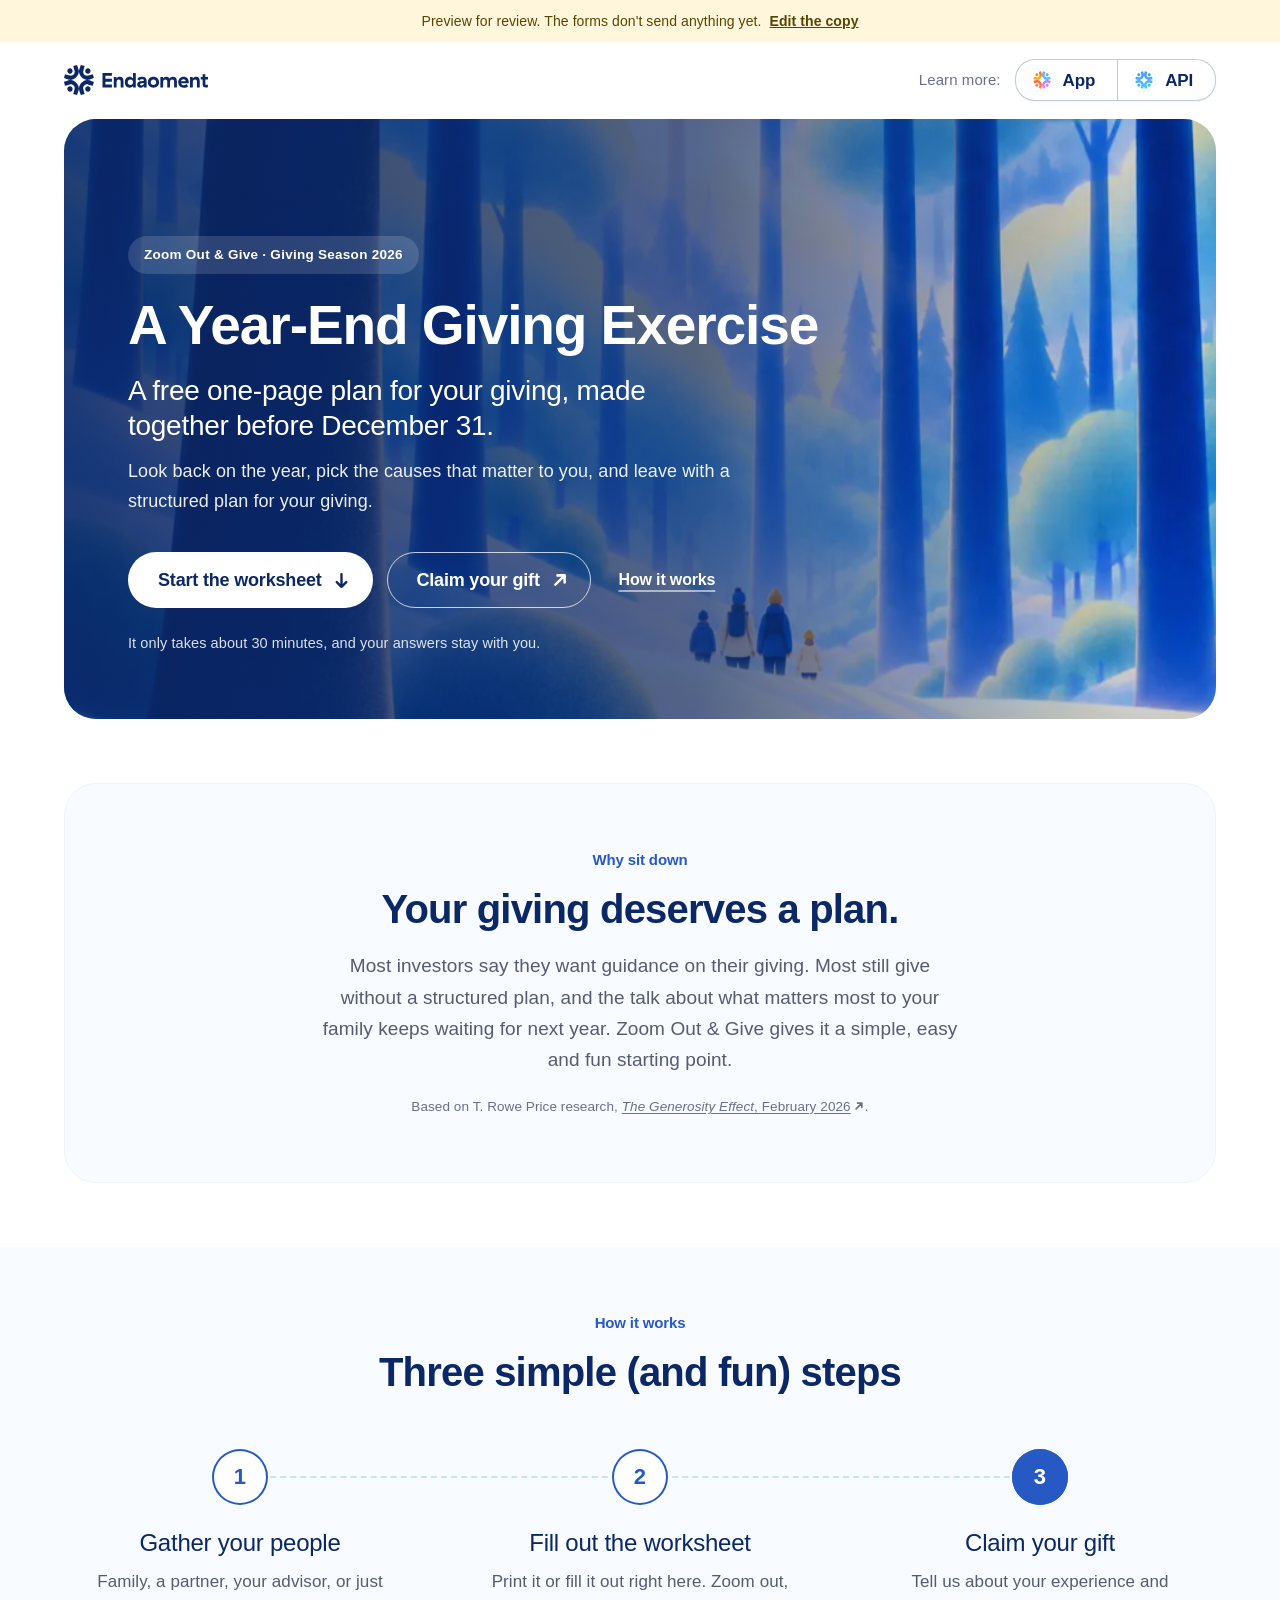
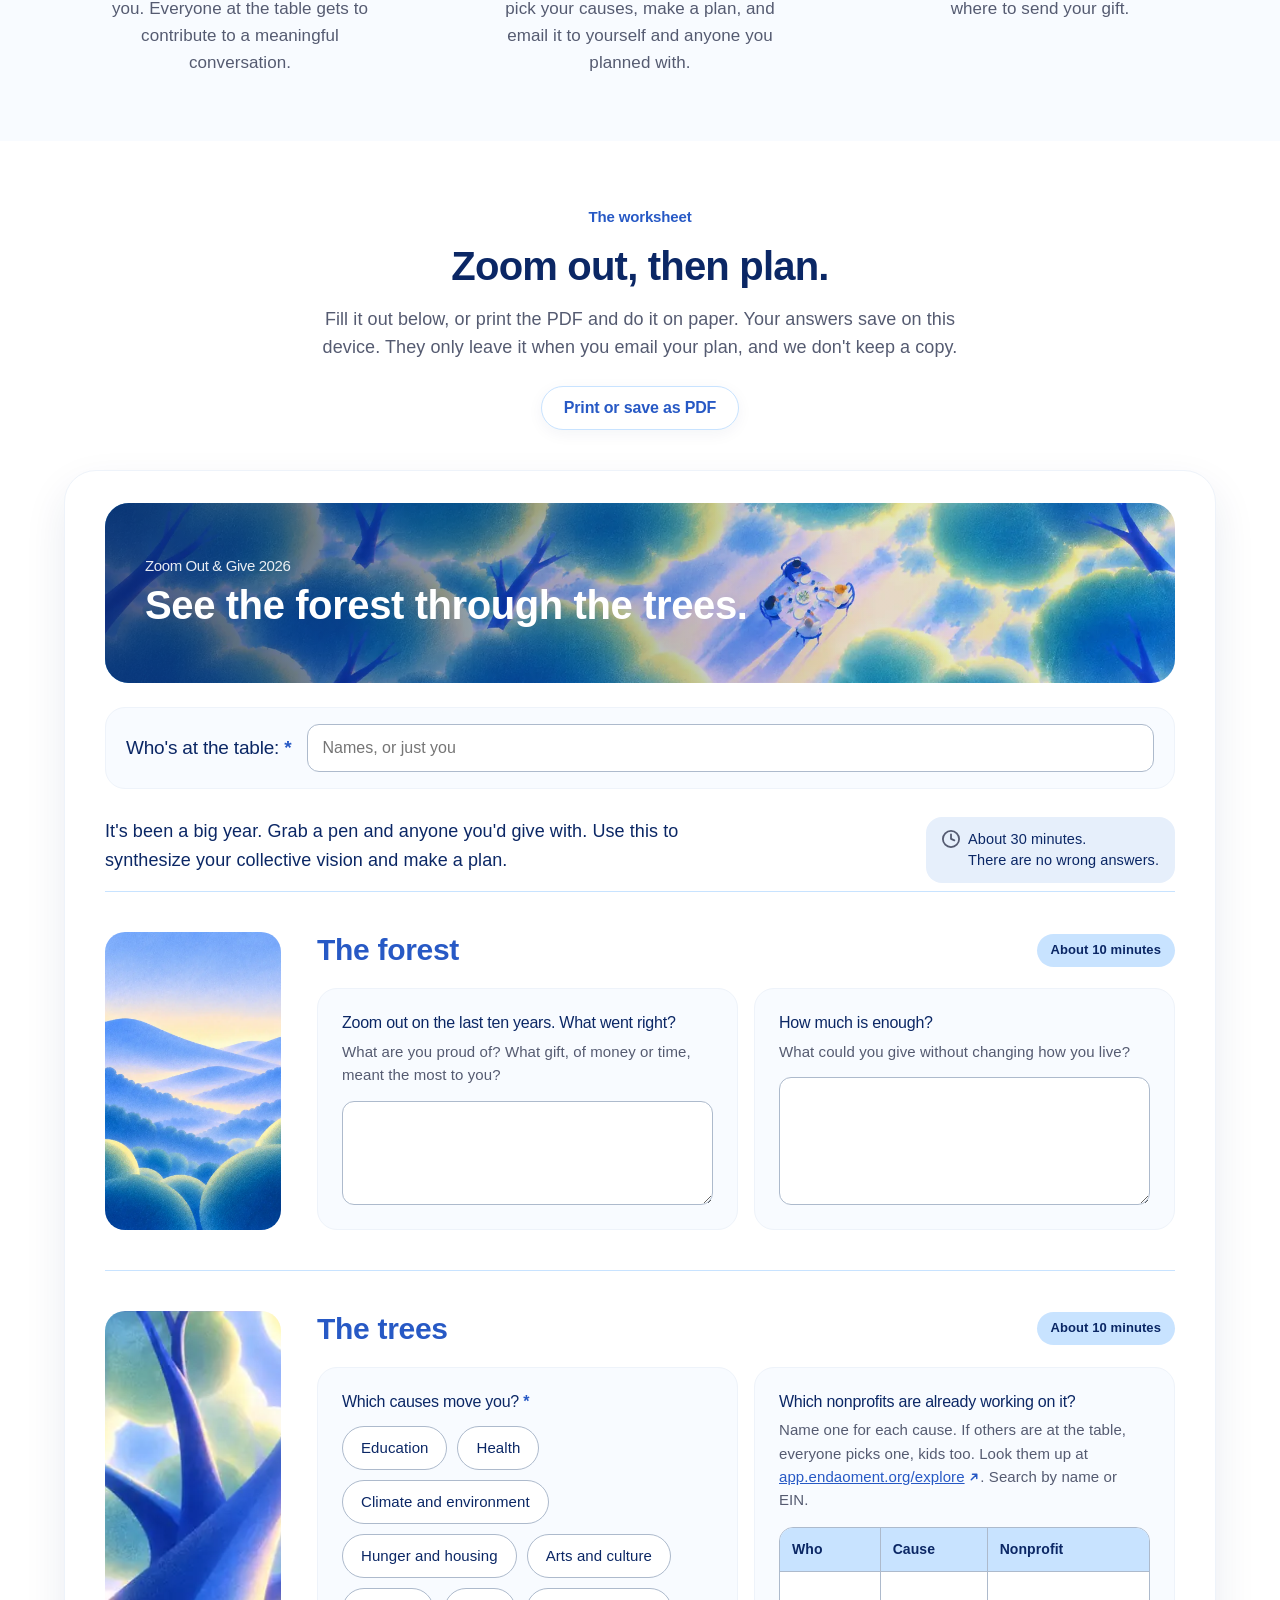
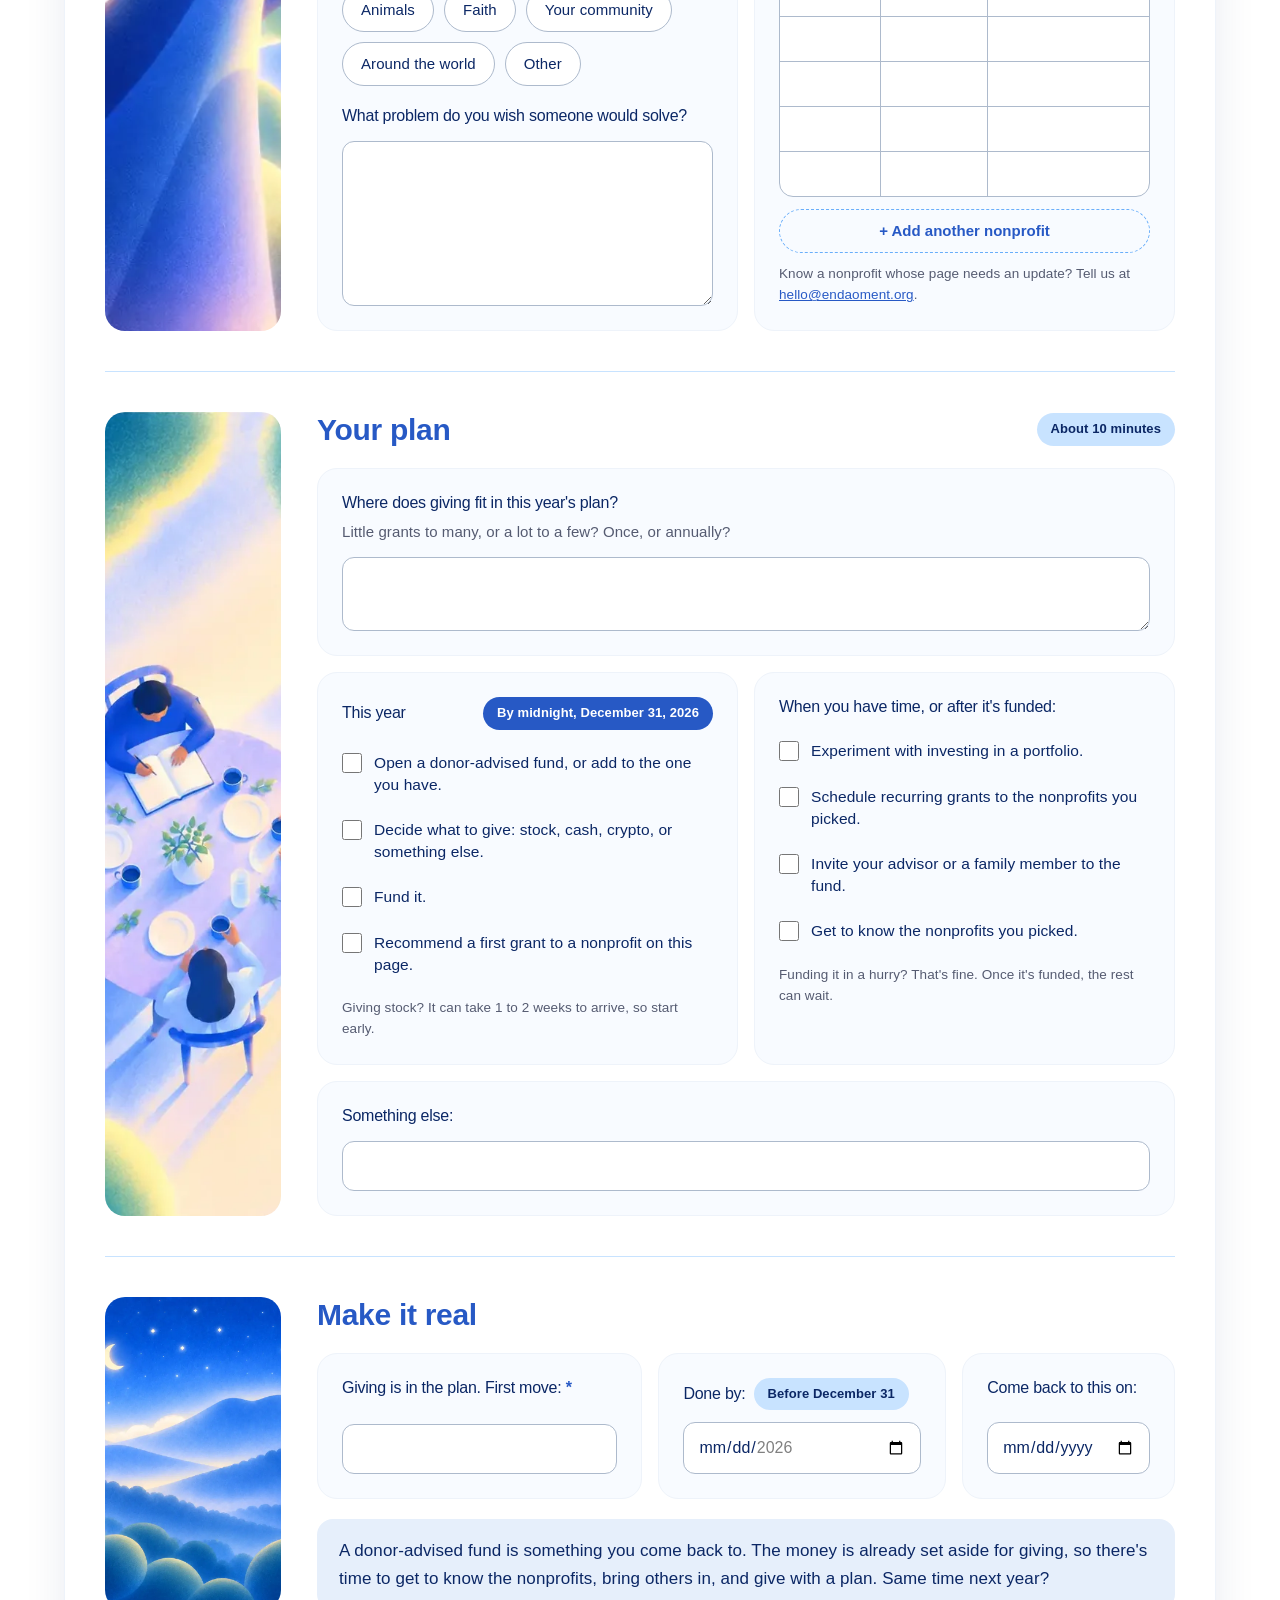
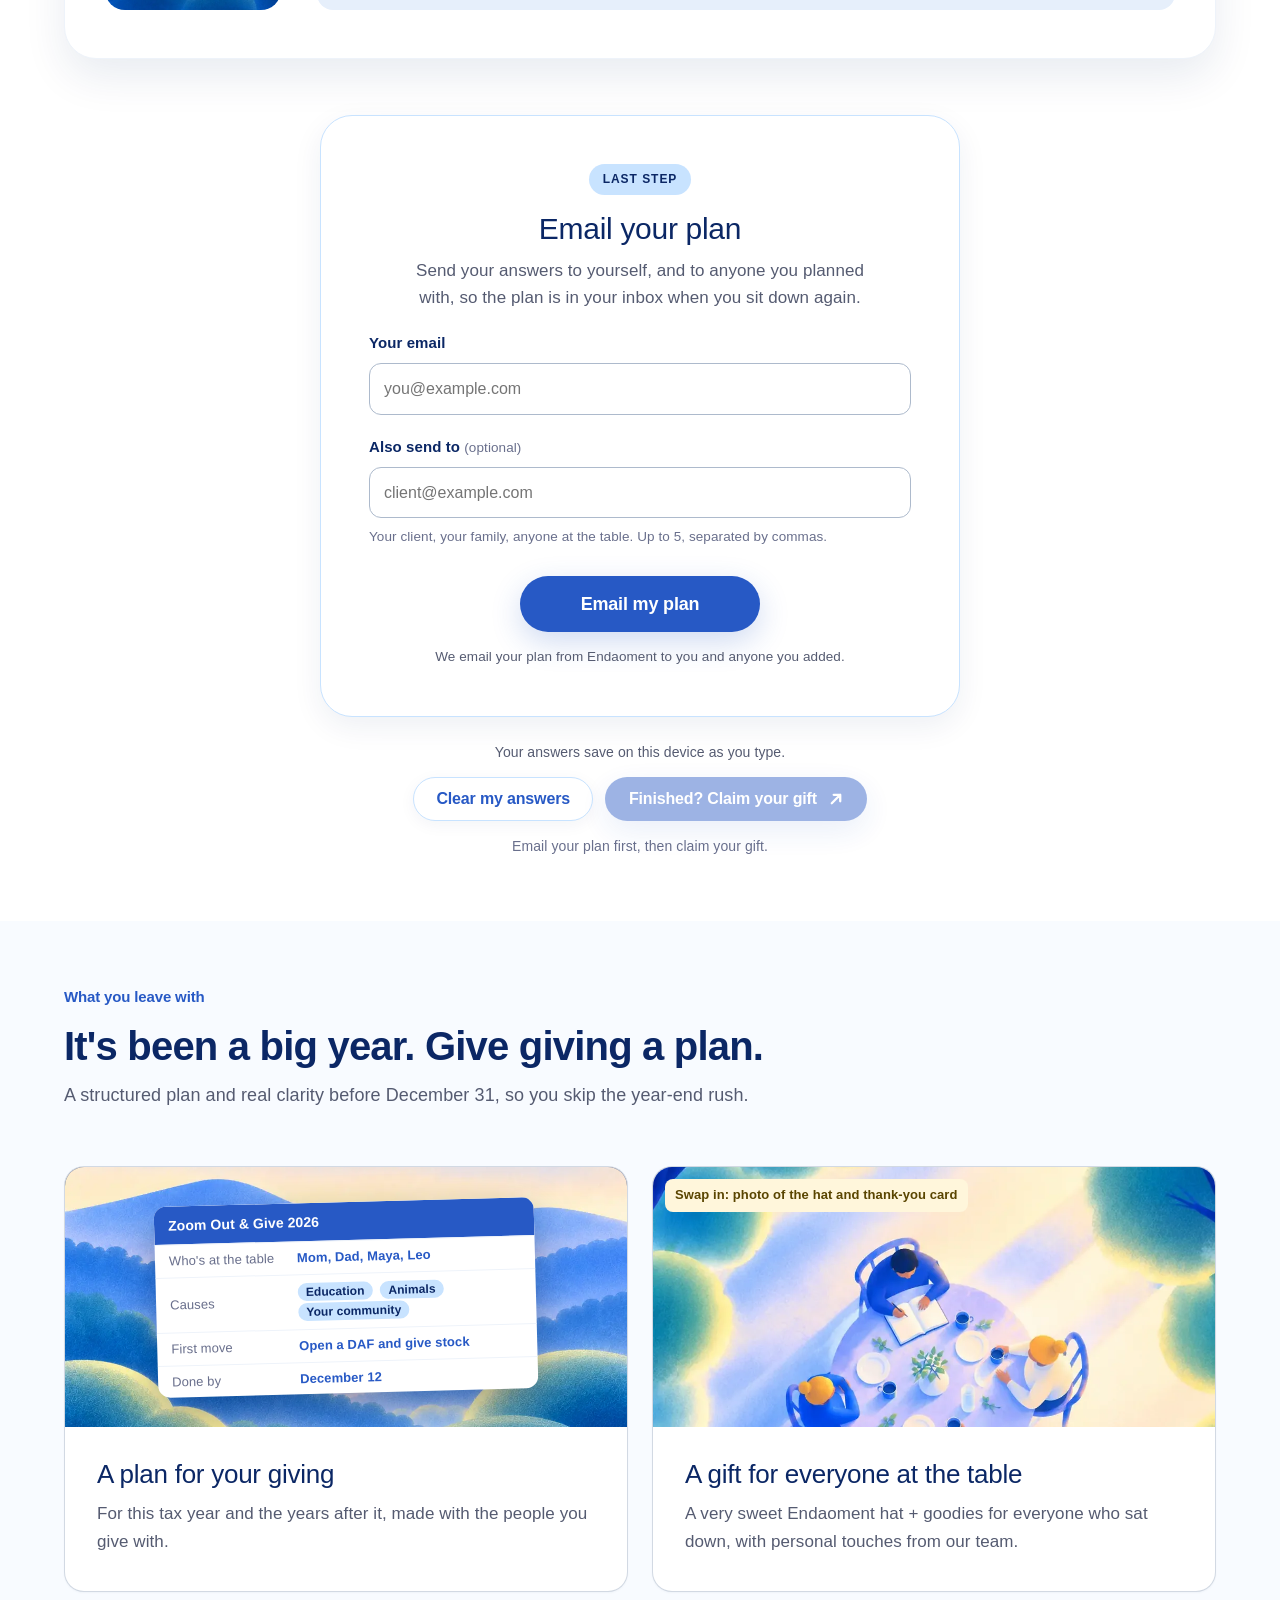
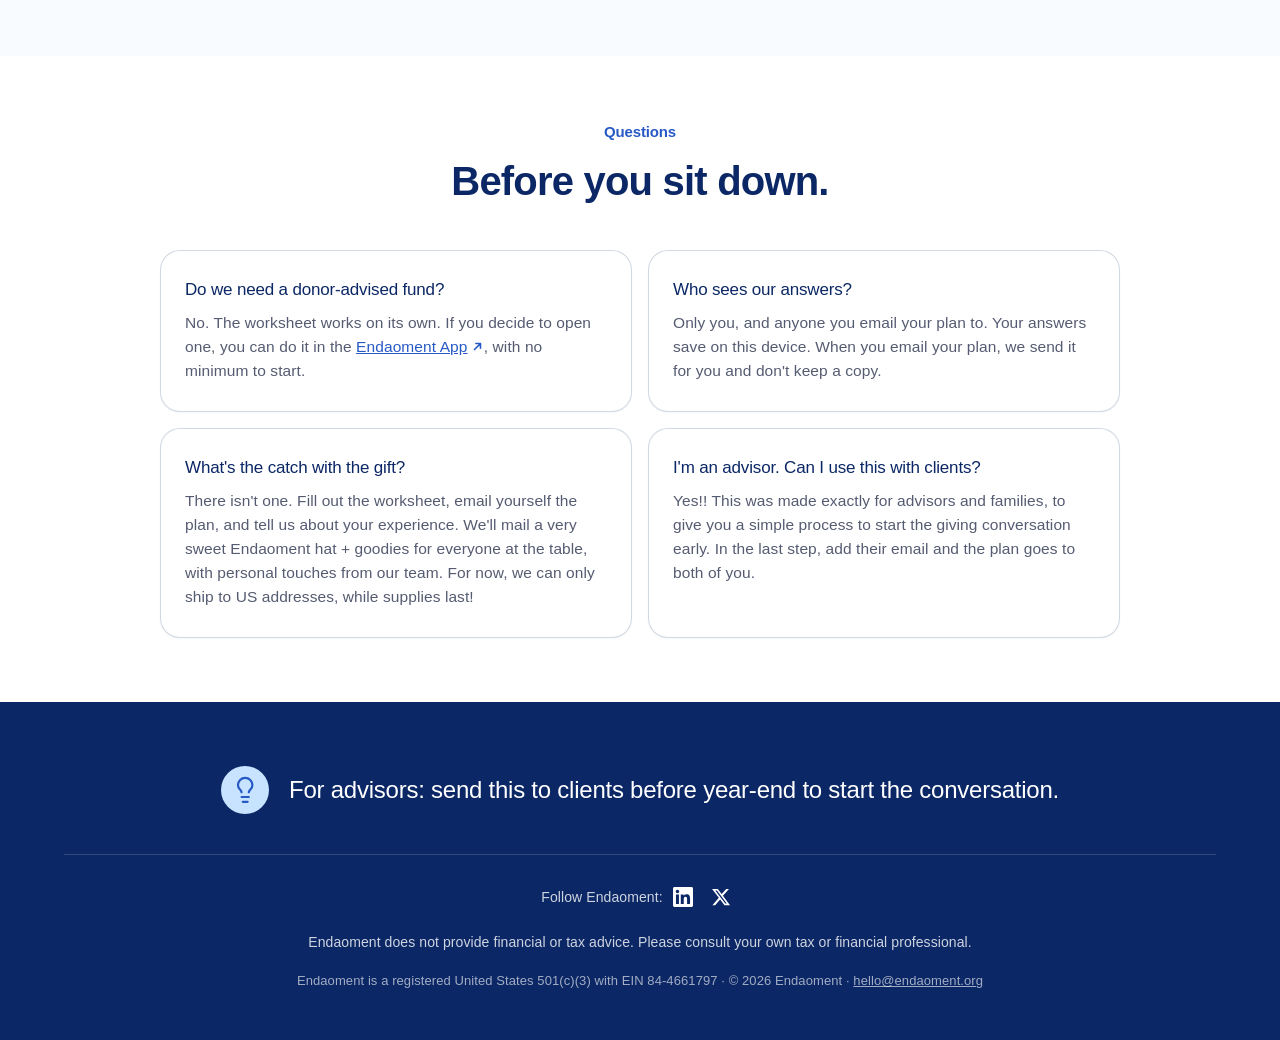
==== index.html @ 836df1fd "Thank-you page: We got your claim, email details line Co-Authored-By: Claude Opus 5.5 <noreply@anthr" ====
<!doctype html>
<html lang="en">
<head>
<meta charset="utf-8">
<meta name="viewport" content="width=device-width, initial-scale=1">
<title>Zoom Out &amp; Give 2026 | Endaoment</title>
<meta name="description" content="Zoom Out &amp; Give: a giving exercise for the end of the year. Plan your giving with your people on one page, then claim your gift.">
<meta property="og:title" content="Zoom Out &amp; Give 2026">
<meta property="og:description" content="Take a moment to gather with your people and plan your giving. Start with one page.">
<meta property="og:type" content="website">
<meta property="og:site_name" content="Endaoment">
<meta property="og:url" content="https://__SITE_URL__/">
<meta property="og:image" content="https://__SITE_URL__/assets/og.jpg">
<meta property="og:image:width" content="1200">
<meta property="og:image:height" content="630">
<meta name="twitter:card" content="summary_large_image">
<meta name="robots" content="noindex">
<meta name="color-scheme" content="light">
<link rel="preload" href="assets/forest.webp" as="image" type="image/webp">
<link rel="stylesheet" href="assets/site.css?v=claimrcv">
</head>
<body>
<div class="preview-bar" id="preview-bar" hidden>Preview for review. The forms don't send anything yet.</div>

<header class="site-head">
  <div class="wrap">
    <a href="https://endaoment.org" aria-label="Endaoment home"><img src="assets/logo-endaoment-blue.svg" alt="Endaoment" width="145" height="30"></a>
    <nav class="head-links" aria-label="Learn more about Endaoment"><span class="head-label">Learn more:</span> <a href="https://endaoment.org/app" target="_blank" rel="noopener" aria-label="Endaoment App"><img src="assets/icon-endaoment-app.svg" alt="" width="24" height="24">App</a> <a href="https://endaoment.org/api" target="_blank" rel="noopener" aria-label="Endaoment API"><img src="assets/icon-endaoment-api.svg" alt="" width="24" height="24">API</a></nav>
  </div>
</header>

<main>
  <div class="wrap">
    <div class="hero">
      <div class="hero-inner">
        <span class="kicker">Zoom Out &amp; Give · Giving Season 2026</span>
        <h1>A Year-End Giving Exercise</h1>
        <p class="hero-what">A free one-page plan for your giving, made together before December 31.</p>
        <p class="lede">Look back on the year, pick the causes that matter to you, and leave with a structured plan for your giving.</p>
        <div class="btn-row">
          <a class="btn btn-light" href="#worksheet" id="hero-ws">Start the worksheet</a>
          <a class="btn btn-ghost claim-link" href="claim/">Claim your gift</a>
          <a class="btn btn-quiet" href="#how">How it works</a>
        </div>
        <p class="meta">It only takes about 30 minutes, and your answers stay with you.</p>
      </div>
    </div>
  </div>

  <section id="why">
    <div class="wrap">
      <div class="why-band">
        <div class="section-head">
          <div class="eyebrow">Why sit down</div>
          <h2>Your giving deserves a plan.</h2>
          <div class="why-text">
            <p>Most investors say they want guidance on their giving. Most still give without a structured plan, and the talk about what matters most to your family keeps waiting for next year. Zoom Out &amp; Give gives it a simple, easy and fun starting point.</p>
            <p class="why-source">Based on T. Rowe Price research, <a href="https://www.troweprice.com/en/us/press/2026/press-release--t--rowe-price-survey-finds-charitable-giving-plan" target="_blank" rel="noopener"><em>The Generosity Effect</em>, February 2026</a>.</p>
          </div>
        </div>
      </div>
    </div>
  </section>

  <section id="how">
    <div class="wrap">
      <div class="section-head">
        <div class="eyebrow">How it works</div>
        <h2>Three simple (and fun) steps</h2>
      </div>
      <ol class="steps">
        <li><span class="num">1</span><h3>Gather your people</h3><p>Family, a partner, your advisor, or just you. Everyone at the table gets to contribute to a meaningful conversation.</p></li>
        <li><span class="num">2</span><h3>Fill out the worksheet</h3><p>Print it or fill it out right here. Zoom out, pick your causes, make a plan, and email it to yourself and anyone you planned with.</p></li>
        <li><span class="num">3</span><h3>Claim your gift</h3><p>Tell us about your experience and where to send your gift.</p></li>
      </ol>
    </div>
  </section>

  <section id="worksheet">
    <div class="wrap">
      <div class="ws-intro">
        <div class="section-head">
          <div class="eyebrow">The worksheet</div>
          <h2>Zoom out, then plan.</h2>
          <p>Fill it out below, or print the PDF and do it on paper. Your answers save on this device. They only leave it when you email your plan, and we don't keep a copy.</p>
        </div>
        <div class="btn-row">
          <a class="btn btn-outline" id="pdf-link" href="#" download>Download the PDF</a>
          <button class="btn btn-outline" type="button" id="print-btn">Print or save as PDF</button>
        </div>
      </div>

      <form id="ws" autocomplete="off" onsubmit="return false">
        <div class="ws-banner"><h3><span class="small">Zoom Out &amp; Give 2026</span>See the forest through the trees.</h3></div>
        <div class="field-who"><label for="who">Who's at the table: <span class="req">*</span></label><input id="who" name="who" type="text" placeholder="Names, or just you"></div>
        <div class="ws-lead">
          <p>It's been a big year. Grab a pen and anyone you'd give with. Use this to synthesize your collective vision and make a plan.</p>
          <div class="time"><img src="assets/icon-clock.svg" alt="" width="18" height="18"><span>About 30 minutes.<br>There are no wrong answers.</span></div>
        </div>

        <div class="ws-section">
          <div class="ws-art" style="background-image:url(assets/hills.webp)" aria-hidden="true"></div>
          <div>
            <div class="ws-title"><h3>The forest</h3><span class="pill">About 10 minutes</span></div>
            <div class="ws-cards">
              <div class="ws-card">
                <label class="q" for="q-right">Zoom out on the last ten years. What went right?</label>
                <p class="nudge">What are you proud of? What gift, of money or time, meant the most to you?</p>
                <textarea id="q-right" name="right"></textarea>
              </div>
              <div class="ws-card">
                <label class="q" for="q-enough">How much is enough?</label>
                <p class="nudge">What could you give without changing how you live?</p>
                <textarea id="q-enough" name="enough"></textarea>
              </div>
            </div>
          </div>
        </div>

        <div class="ws-section">
          <div class="ws-art" style="background-image:url(assets/tree.webp)" aria-hidden="true"></div>
          <div>
            <div class="ws-title"><h3>The trees</h3><span class="pill">About 10 minutes</span></div>
            <div class="ws-cards">
              <div class="ws-card">
                <p class="q" id="causes-q">Which causes move you? <span class="req">*</span></p>
                <div class="chips" role="group" aria-labelledby="causes-q">
                  <label class="chip"><input type="checkbox" name="cause" value="Education"><span>Education</span></label>
                  <label class="chip"><input type="checkbox" name="cause" value="Health"><span>Health</span></label>
                  <label class="chip"><input type="checkbox" name="cause" value="Climate and environment"><span>Climate and environment</span></label>
                  <label class="chip"><input type="checkbox" name="cause" value="Hunger and housing"><span>Hunger and housing</span></label>
                  <label class="chip"><input type="checkbox" name="cause" value="Arts and culture"><span>Arts and culture</span></label>
                  <label class="chip"><input type="checkbox" name="cause" value="Animals"><span>Animals</span></label>
                  <label class="chip"><input type="checkbox" name="cause" value="Faith"><span>Faith</span></label>
                  <label class="chip"><input type="checkbox" name="cause" value="Your community"><span>Your community</span></label>
                  <label class="chip"><input type="checkbox" name="cause" value="Around the world"><span>Around the world</span></label>
                  <label class="chip"><input type="checkbox" name="cause" value="Other"><span>Other</span></label>
                </div>
                <input class="cause-other" id="cause-other" name="cause_other" type="text" maxlength="80" placeholder="What's the cause?" aria-label="Other cause" hidden>
                <label class="q" for="q-problem" style="display:block;margin-top:20px">What problem do you wish someone would solve?</label>
                <textarea id="q-problem" name="problem"></textarea>
              </div>
              <div class="ws-card">
                <p class="q">Which nonprofits are already working on it?</p>
                <p class="nudge">Name one for each cause. If others are at the table, everyone picks one, kids too. Look them up at <a href="https://app.endaoment.org/explore" target="_blank" rel="noopener">app.endaoment.org/explore</a>. Search by name or EIN.</p>
                <table class="np-table">
                  <thead><tr><th scope="col">Who</th><th scope="col">Cause</th><th scope="col">Nonprofit</th></tr></thead>
                  <tbody id="np-body"></tbody>
                </table>
                <button class="add-row no-print" type="button" id="np-add">+ Add another nonprofit</button>
                <p class="tiny">Know a nonprofit whose page needs an update? Tell us at <a href="mailto:hello@endaoment.org">hello@endaoment.org</a>.</p>
              </div>
            </div>
          </div>
        </div>

        <div class="ws-section">
          <div class="ws-art" style="background-image:url(assets/table.webp)" aria-hidden="true"></div>
          <div>
            <div class="ws-title"><h3>Your plan</h3><span class="pill">About 10 minutes</span></div>
            <div class="ws-cards">
              <div class="ws-card full">
                <label class="q" for="q-fit">Where does giving fit in this year's plan?</label>
                <p class="nudge">Little grants to many, or a lot to a few? Once, or annually?</p>
                <textarea id="q-fit" name="fit" style="min-height:70px"></textarea>
              </div>
              <div class="ws-card">
                <div class="plan-head"><p class="q">This year</p><span class="pill">By midnight, December 31, 2026</span></div>
                <ul class="checklist">
                  <li><label><input type="checkbox" name="now1">Open a donor-advised fund, or add to the one you have.</label></li>
                  <li><label><input type="checkbox" name="now2">Decide what to give: stock, cash, crypto, or something else.</label></li>
                  <li><label><input type="checkbox" name="now3">Fund it.</label></li>
                  <li><label><input type="checkbox" name="now4">Recommend a first grant to a nonprofit on this page.</label></li>
                </ul>
                <p class="tiny">Giving stock? It can take 1 to 2 weeks to arrive, so start early.</p>
              </div>
              <div class="ws-card">
                <p class="q">When you have time, or after it's funded:</p>
                <ul class="checklist">
                  <li><label><input type="checkbox" name="later1">Experiment with investing in a portfolio.</label></li>
                  <li><label><input type="checkbox" name="later2">Schedule recurring grants to the nonprofits you picked.</label></li>
                  <li><label><input type="checkbox" name="later3">Invite your advisor or a family member to the fund.</label></li>
                  <li><label><input type="checkbox" name="later4">Get to know the nonprofits you picked.</label></li>
                </ul>
                <p class="tiny">Funding it in a hurry? That's fine. Once it's funded, the rest can wait.</p>
              </div>
              <div class="ws-card full">
                <label class="q" for="q-else">Something else:</label>
                <input id="q-else" name="else" type="text">
              </div>
            </div>
          </div>
        </div>

        <div class="ws-section">
          <div class="ws-art" style="background-image:url(assets/night.webp)" aria-hidden="true"></div>
          <div>
            <div class="ws-title"><h3>Make it real</h3></div>
            <div class="commit">
              <div class="ws-card"><label class="q" for="c-move">Giving is in the plan. First move: <span class="req">*</span></label><input id="c-move" name="move" type="text"></div>
              <div class="ws-card"><div class="plan-head"><label class="q" for="c-done">Done by:</label><span class="pill soft">Before December 31</span></div><input id="c-done" name="done" type="date" min="2026-10-01" max="2026-12-31"></div>
              <div class="ws-card"><label class="q" for="c-back">Come back to this on:</label><input id="c-back" name="back" type="date" min="2026-10-01"></div>
            </div>
            <p class="daf-note">A donor-advised fund is something you come back to. The money is already set aside for giving, so there's time to get to know the nonprofits, bring others in, and give with a plan. Same time next year?</p>
          </div>
        </div>
        <p class="print-foot"><strong>Claim a hat upon completion here! <span class="site-url">[final Endaoment link]</span></strong> Tag us on X or LinkedIn. For advisors: send this to clients before year-end to start the conversation. Endaoment does not provide financial or tax advice. Please consult your own tax or financial professional.</p>
      </form>

      <div class="email-self no-print" id="email-self">
        <form id="email-form" novalidate>
          <p hidden><label>Leave this empty <input name="website" tabindex="-1" autocomplete="off"></label></p>
          <span class="step-tag">Last step</span>
          <h3>Email your plan</h3>
          <p>Send your answers to yourself, and to anyone you planned with, so the plan is in your inbox when you sit down again.</p>
          <div class="field">
            <label for="self-email">Your email</label>
            <input id="self-email" name="email" type="email" autocomplete="email" placeholder="you@example.com" required>
          </div>
          <div class="field">
            <label for="cc-emails">Also send to <span class="help">(optional)</span></label>
            <input id="cc-emails" type="text" inputmode="email" autocomplete="off" placeholder="client@example.com">
            <span class="help">Your client, your family, anyone at the table. Up to 5, separated by commas.</span>
          </div>
          <div class="captcha-slot" id="email-captcha"></div>
          <div class="send-row"><button class="btn btn-primary" type="submit" id="email-btn">Email my plan</button></div>
          <p class="tiny">We email your plan from Endaoment to you and anyone you added.</p>
          <p class="msg" id="email-msg" role="status" hidden></p>
        </form>
      </div>

      <div class="ws-actions">
        <span class="saved" id="saved" aria-live="polite">Your answers save on this device as you type.</span>
        <div class="btn-row">
          <button class="btn btn-outline" type="button" id="clear-btn">Clear my answers</button>
          <a class="btn btn-primary claim-link done-locked" href="claim/?done=1" id="done-btn" aria-disabled="true" tabindex="-1">Finished? Claim your gift</a>
        </div>
        <p class="finish-note" id="finish-note">Email your plan first, then claim your gift.</p>
      </div>
    </div>
  </section>

  <section id="get">
    <div class="wrap">
      <div class="section-head">
        <div class="eyebrow">What you leave with</div>
        <h2>It's been a big year. Give giving a plan.</h2>
        <p>A structured plan and real clarity before December 31, so you skip the year&#8209;end rush.</p>
      </div>
      <div class="get-grid">
        <article class="get-card">
          <div class="art sheet-mock" aria-hidden="true">
            <div class="sheet">
              <div class="sheet-band">Zoom Out &amp; Give 2026</div>
              <div class="sheet-row"><span class="k">Who's at the table</span><span class="v">Mom, Dad, Maya, Leo</span></div>
              <div class="sheet-row"><span class="k">Causes</span><span class="v"><i>Education</i> <i>Animals</i> <i>Your community</i></span></div>
              <div class="sheet-row"><span class="k">First move</span><span class="v">Open a DAF and give stock</span></div>
              <div class="sheet-row"><span class="k">Done by</span><span class="v">December 12</span></div>
            </div>
          </div>
          <div class="body">
            <h3>A plan for your giving</h3>
            <p>For this tax year and the years after it, made with the people you give with.</p>
          </div>
        </article>
        <article class="get-card">
          <div class="art" style="background-image:url(assets/table.webp);background-position:center 35%" role="img" aria-label="A family around a table, planning together"><span class="asset-todo">Swap in: photo of the hat and thank-you card</span></div>
          <div class="body">
            <h3>A gift for everyone at the table</h3>
            <p>A very sweet Endaoment hat + goodies for everyone who sat down, with personal touches from our team.</p>
          </div>
        </article>
      </div>
    </div>
  </section>

  <section id="faq">
    <div class="wrap">
      <div class="section-head">
        <div class="eyebrow">Questions</div>
        <h2>Before you sit down.</h2>
      </div>
      <div class="faq">
        <article class="faq-card"><h3>Do we need a donor-advised fund?</h3><p>No. The worksheet works on its own. If you decide to open one, you can do it in the <a href="https://app.endaoment.org" target="_blank" rel="noopener">Endaoment App</a>, with no minimum to start.</p></article>
        <article class="faq-card"><h3>Who sees our answers?</h3><p>Only you, and anyone you email your plan to. Your answers save on this device. When you email your plan, we send it for you and don't keep a copy.</p></article>
        <article class="faq-card"><h3>What's the catch with the gift?</h3><p>There isn't one. Fill out the worksheet, email yourself the plan, and tell us about your experience. We'll mail a very sweet Endaoment hat + goodies for everyone at the table, with personal touches from our team. For now, we can only ship to US addresses, while supplies last!</p></article>
        <article class="faq-card"><h3>I'm an advisor. Can I use this with clients?</h3><p>Yes!! This was made exactly for advisors and families, to give you a simple process to start the giving conversation early. In the last step, add their email and the plan goes to both of you.</p></article>
      </div>
    </div>
  </section>

</main>

<footer class="site-foot">
  <div class="wrap">
    <div class="advisor-note"><img src="assets/icon-advisors.svg" alt="" width="48" height="48"><p>For advisors: send this to clients before year-end to start the conversation.</p></div>
    <div class="foot-row">
      <span class="socials">Follow Endaoment: <a href="https://www.linkedin.com/company/endaoment" target="_blank" rel="noopener"><svg viewBox="0 0 24 24" width="20" height="20" fill="currentColor" aria-hidden="true" focusable="false"><path d="M20.447 20.452h-3.554v-5.569c0-1.328-.027-3.037-1.852-3.037-1.853 0-2.136 1.445-2.136 2.939v5.667H9.351V9h3.414v1.561h.046c.477-.9 1.637-1.85 3.37-1.85 3.601 0 4.267 2.37 4.267 5.455v6.286zM5.337 7.433c-1.144 0-2.063-.926-2.063-2.065 0-1.138.92-2.063 2.063-2.063 1.14 0 2.064.925 2.064 2.063 0 1.139-.925 2.065-2.064 2.065zm1.782 13.019H3.555V9h3.564v11.452zM22.225 0H1.771C.792 0 0 .774 0 1.729v20.542C0 23.227.792 24 1.771 24h20.451C23.2 24 24 23.227 24 22.271V1.729C24 .774 23.2 0 22.222 0h.003z"></path></svg><span class="sr-only">LinkedIn</span></a> <a href="https://x.com/endaomentdotorg" target="_blank" rel="noopener"><svg viewBox="0 0 24 24" width="20" height="20" fill="currentColor" aria-hidden="true" focusable="false"><path d="M18.244 2.25h3.308l-7.227 8.26 8.502 11.24H16.17l-5.214-6.817L4.99 21.75H1.68l7.73-8.835L1.254 2.25H8.08l4.713 6.231zm-1.161 17.52h1.833L7.084 4.126H5.117z"></path></svg><span class="sr-only">X</span></a></span>
      <span>Endaoment does not provide financial or tax advice. Please consult your own tax or financial professional.</span>
    </div>
    <p class="foot-legal">Endaoment is a registered United States 501(c)(3) with <span class="nw">EIN 84-4661797</span> · <span class="nw">© 2026 Endaoment</span> · <a class="nw" href="mailto:hello@endaoment.org">hello@endaoment.org</a></p>
  </div>
</footer>

<script>
/* Settings. pdfUrl: the final worksheet PDF from Atra, once it exists. */
const CONFIG = {
  pdfUrl: "",
  sendPlanUrl: "/api/zoom-out-and-give/send-plan",   // the endpoint that emails the plan through Mailjet (engineering-handoff.md)
  siteUrl: "",               // the final Endaoment address of this page, e.g. https://endaoment.org/zoomout. Until it's set, links show "[final Endaoment link]".
  maxCc: 5,
  turnstileSiteKey: "",      // Cloudflare Turnstile site key from Endaoment (engineering-handoff.md). Empty = no checkbox.
  liveHosts: []              // add the page's host here if it is not on endaoment.org
};
// The forms only send on Endaoment's own site (endaoment.org or a subdomain, or a host in liveHosts).
// Anywhere else (this computer, a review link) the page runs as a preview and sends nothing.
const IS_PREVIEW = location.protocol === "file:" || !(location.hostname === "endaoment.org" || location.hostname.endsWith(".endaoment.org") || CONFIG.liveHosts.includes(location.hostname));
if (IS_PREVIEW) { document.getElementById("preview-bar").hidden = false; document.documentElement.classList.add("is-preview"); }

const store = {
  get(k){ try { return JSON.parse(localStorage.getItem(k)); } catch(e){ return null; } },
  set(k,v){ try { localStorage.setItem(k, JSON.stringify(v)); return true; } catch(e){ return false; } },
  del(k){ try { localStorage.removeItem(k); } catch(e){} }
};
const loadedAt = Date.now();
const $ = (s, r=document) => r.querySelector(s);
const $$ = (s, r=document) => Array.from(r.querySelectorAll(s));

/* Nonprofit table: five rows like the paper sheet, plus as many more as people add */
const npBody = $("#np-body");
function addNpRow(){
  const i = npBody.rows.length + 1;
  const tr = document.createElement("tr");
  ["who","cause","nonprofit"].forEach(col => {
    const td = document.createElement("td");
    const inp = document.createElement("textarea");
    inp.rows = 1; inp.name = `np_${col}_${i}`;
    inp.setAttribute("aria-label", `${col[0].toUpperCase()+col.slice(1)}, row ${i}`);
    td.appendChild(inp); tr.appendChild(td);
  });
  npBody.appendChild(tr);
  return tr;
}
for (let i = 1; i <= 5; i++) addNpRow();
/* Rebuild any extra rows saved on this device before the answers are filled back in */
(() => {
  let saved = null; try { saved = JSON.parse(localStorage.getItem("zog2026-worksheet")); } catch(e) {}
  const rows = Math.max(0, ...Object.keys(saved || {}).map(k => (k.match(/^np_\w+?_(\d+)$/) || [])[1] || 0).map(Number));
  while (npBody.rows.length < rows) addNpRow();
})();
$("#np-add").addEventListener("click", () => { const tr = addNpRow(); $("textarea", tr).focus(); });
/* Long names wrap: each cell grows to fit what's typed. Enter moves to the next cell instead of adding a line. */
const fitCell = el => { el.style.height = "auto"; el.style.height = el.scrollHeight + "px"; };
npBody.addEventListener("input", e => { if (e.target.tagName === "TEXTAREA") fitCell(e.target); });
npBody.addEventListener("keydown", e => {
  if (e.key !== "Enter" || e.target.tagName !== "TEXTAREA") return;
  e.preventDefault();
  const cells = $$("textarea", npBody), next = cells[cells.indexOf(e.target) + 1];
  if (next) next.focus();
});

/* PDF link */
const pdf = $("#pdf-link");
if (CONFIG.pdfUrl) {
  pdf.href = CONFIG.pdfUrl;
  const hero = $("#hero-ws"); hero.href = CONFIG.pdfUrl; hero.textContent = "Download the worksheet"; hero.setAttribute("download", "");
}
else { pdf.hidden = true; }

/* Worksheet autosave */
const WS_KEY = "zog2026-worksheet";
const ws = $("#ws");
function readWs(){
  const data = {};
  $$("input,textarea", ws).forEach(el => {
    if (el.type === "checkbox") { if (el.name === "cause") { (data.cause = data.cause || []); if (el.checked) data.cause.push(el.value); } else data[el.name] = el.checked; }
    else data[el.name] = el.value;
  });
  return data;
}
function writeWs(data){
  if (!data) return;
  $$("input,textarea", ws).forEach(el => {
    if (el.type === "checkbox") el.checked = el.name === "cause" ? (data.cause || []).includes(el.value) : !!data[el.name];
    else if (data[el.name] != null) el.value = data[el.name];
  });
}
writeWs(store.get(WS_KEY));
/* "Other" opens a box to name the cause; saved answers reopen it */
const otherChip = $('input[name="cause"][value="Other"]'), otherBox = $("#cause-other");
const syncOther = focus => { otherBox.hidden = !otherChip.checked; if (focus && otherChip.checked) otherBox.focus(); };
otherChip.addEventListener("change", () => syncOther(true));
syncOther(false);
$$("textarea", npBody).forEach(fitCell);
let saveTimer;
ws.addEventListener("input", () => {
  clearTimeout(saveTimer);
  saveTimer = setTimeout(() => {
    $("#saved").textContent = store.set(WS_KEY, readWs()) ? "Saved on this device." : "Your browser isn't saving answers. Print them before you leave.";
  }, 400);
});
$("#clear-btn").addEventListener("click", () => {
  if (!confirm("Clear every answer on this worksheet?")) return;
  ws.reset(); store.del(WS_KEY); $("#saved").textContent = "Cleared.";
  $$("textarea", npBody).forEach(fitCell); syncOther(false);
});
$("#print-btn").addEventListener("click", () => window.print());

/* The plan as plain text: every answer with its question, for the email */
function worksheetText(){
  const d = readWs(), lines = ["My Zoom Out & Give plan", ""];
  const add = (label, v) => { if (v && String(v).trim()) lines.push(label + " " + String(v).trim(), ""); };
  const lab = name => { const el = $(`[name="${name}"]`, ws); const l = el && (el.id ? $(`label[for="${el.id}"]`) : el.closest("label")); return l ? l.textContent.replace(/\s*\*\s*$/, "").trim() : name; };   // drop the required-field star
  ["who","right","enough"].forEach(n => add(lab(n), d[n]));
  if ((d.cause || []).length) add("Causes:", d.cause.map(c => c === "Other" && (d.cause_other || "").trim() ? d.cause_other.trim() : c).join(", "));
  add(lab("problem"), d.problem);
  const nps = Array.from({ length: npBody.rows.length }, (_, k) => k + 1).map(i => [d[`np_who_${i}`], d[`np_cause_${i}`], d[`np_nonprofit_${i}`]].filter(Boolean).join(" / ")).filter(Boolean);
  if (nps.length) add("Nonprofits (who / cause / nonprofit):", "\n" + nps.join("\n"));
  add(lab("fit"), d.fit);
  const done = $$("input[type=checkbox]", ws).filter(el => el.name !== "cause" && el.checked).map(el => "- " + (el.closest("label") ? el.closest("label").textContent.trim() : el.name));
  if (done.length) add("Checked off:", "\n" + done.join("\n"));
  ["else","move","done","back"].forEach(n => add(lab(n), d[n]));
  lines.push("Zoom Out & Give 2026, from Endaoment.");
  return lines.join("\n");
}

/* Email the plan. Endaoment's endpoint sends it through Mailjet to the visitor and anyone they added; nothing is stored.
   If the send fails, the visitor can still open the plan in their own email app. */
const EMAIL_KEY = "zog2026-email";
const isEmail = v => /^[^@\s,;]+@[^@\s,;]+\.[^@\s,;]+$/.test(v);
function unlockDone(note){
  const b = $("#done-btn"); b.classList.remove("done-locked"); b.removeAttribute("aria-disabled"); b.removeAttribute("tabindex");
  $("#finish-note").textContent = note || "Your plan is on its way to your inbox. Now claim your gift.";
}
try { const e = localStorage.getItem(EMAIL_KEY); if (e) { $("#self-email").value = e; unlockDone(); } } catch(e) {}
const mailtoHref = (self, others) => "mailto:" + encodeURIComponent(self) + "?" + (others.length ? "cc=" + others.map(encodeURIComponent).join(",") + "&" : "") +
  "subject=" + encodeURIComponent("Our Zoom Out & Give plan") + "&body=" + encodeURIComponent(worksheetText());
function say(text, link){
  const msg = $("#email-msg"); msg.textContent = text; msg.hidden = false;
  if (link) { const a = document.createElement("a"); a.href = link.href; a.textContent = link.text; msg.append(" ", a); }
}
$("#email-form").addEventListener("submit", async e => {
  e.preventDefault();
  const f = e.target, email = $("#self-email"), btn = $("#email-btn");
  const self = email.value.trim();
  const others = [...new Set($("#cc-emails").value.split(/[\s,;]+/).filter(Boolean))].filter(x => x.toLowerCase() !== self.toLowerCase());
  const missing = [
    [$("#who"), !$("#who").value.trim(), "who's at the table"],
    [$("input[name=cause]", ws), !$$("input[name=cause]:checked", ws).length, "at least one cause"],
    [$("#c-move"), !$("#c-move").value.trim(), "your first move"]
  ].filter(m => m[1]);
  $$(".needs").forEach(el => el.classList.remove("needs"));
  if (missing.length) {
    missing.forEach(m => (m[0].closest(".ws-card, .field-who") || m[0]).classList.add("needs"));
    say("Almost there. Fill in " + missing.map(m => m[2]).join(", ").replace(/, ([^,]*)$/, " and $1") + " first.");
    missing[0][0].scrollIntoView({ block: "center" }); if (missing[0][0].type !== "checkbox") missing[0][0].focus();
    return;
  }
  if (!isEmail(self)) { say("Add your email address to finish."); email.focus(); return; }
  const captcha = (f.querySelector("[name='cf-turnstile-response']") || {}).value || "";
  if (CONFIG.turnstileSiteKey && !IS_PREVIEW && !captcha) { say("Tick the box above the button, then send."); return; }
  const bad = others.filter(x => !isEmail(x));
  if (bad.length) { say("Check this email: " + bad[0]); $("#cc-emails").focus(); return; }
  if (others.length > CONFIG.maxCc) { say("You can add up to " + CONFIG.maxCc + " more emails."); $("#cc-emails").focus(); return; }
  try { localStorage.setItem(EMAIL_KEY, self); } catch(err) {}
  if (IS_PREVIEW) {
    unlockDone();
    say("Preview: on the live page, this emails your plan from Endaoment to you" + (others.length ? " and " + others.length + " more" : "") + ".", { href: mailtoHref(self, others), text: "See it in your email app." });
    return;
  }
  btn.disabled = true; const label = btn.textContent; btn.textContent = "Sending...";
  let ok = false;
  try {
    const res = await fetch(CONFIG.sendPlanUrl, { method: "POST", headers: { "Content-Type": "application/json" }, body: JSON.stringify({
      email: self, cc: others, plan: worksheetText(), captcha,
      website: f.elements.website.value, secondsOnPage: Math.round((Date.now() - loadedAt) / 1000)
    }) });
    ok = res.ok && (await res.json()).ok;
  } catch(err) {}
  btn.disabled = false; btn.textContent = label;
  if (ok) { unlockDone(); say("Sent. Check your inbox" + (others.length ? ", and theirs" : "") + ". If it isn't there in a few minutes, look in spam."); }
  else say("We couldn't send it just now.", { href: mailtoHref(self, others), text: "Open it in your email app instead." });
});

/* Clear the "needs" outline as soon as they fill a required field */
ws.addEventListener("input", e => { const c = e.target.closest(".needs"); if (c) c.classList.remove("needs"); });
ws.addEventListener("change", e => { const c = e.target.closest(".needs"); if (c) c.classList.remove("needs"); });

/* Spam check: Cloudflare Turnstile, only once Endaoment adds its site key and only on the live page */
function mountCaptcha(id){
  if (!CONFIG.turnstileSiteKey || IS_PREVIEW) return;
  const el = document.getElementById(id); el.classList.add("cf-turnstile"); el.dataset.sitekey = CONFIG.turnstileSiteKey;
  if (!document.getElementById("cf-ts")) { const s = document.createElement("script"); s.id = "cf-ts"; s.src = "https://challenges.cloudflare.com/turnstile/v0/api.js"; s.async = true; s.defer = true; document.head.appendChild(s); }
}
mountCaptcha("email-captcha");

/* The printed sheet shows this page's own claim link */
/* On Endaoment's own site the page knows its address; anywhere else (a review link) it stays a placeholder */
const PAGE_URL = CONFIG.siteUrl || (IS_PREVIEW ? "" : location.origin + location.pathname.replace(/[^/]*$/, ""));
if (PAGE_URL) $$(".site-url").forEach(s => { s.textContent = PAGE_URL.replace(/^https?:\/\//, "").replace(/\/?$/, "/") + "claim/"; });

/* UTM passthrough */
const qs = new URLSearchParams(location.search);
/* Carry the link's tags onto the claim page, so each claim still shows its channel */
const utm = new URLSearchParams();
["utm_source","utm_medium","utm_campaign","utm_content"].forEach(k => { if (qs.get(k)) utm.set(k, qs.get(k)); });
if ([...utm.keys()].length) $$(".claim-link").forEach(a => { const u = new URL(a.getAttribute("href"), location.href); utm.forEach((v, k) => u.searchParams.set(k, v)); a.href = u.href; });


</script>
<script>(()=>{const h=document.querySelector(".site-head");if(!h)return;const f=()=>h.classList.toggle("scrolled",scrollY>4);addEventListener("scroll",f,{passive:true});f();})();</script>
<script src="assets/edit-mode.js?v=claimrcv"></script>
</body>
</html>
---- assets/site.css ----
@font-face{font-family:"ZOGHaptik";src:url(https://endaoment.org/_next/static/media/753bbbfe6f50dbc1-s.p.otf) format("opentype");font-weight:500;font-display:swap}
@font-face{font-family:"ZOGHaptik";src:url(https://endaoment.org/_next/static/media/7c0518813d70e01f-s.p.otf) format("opentype");font-weight:700;font-display:swap}
@font-face{font-family:"ZOGGraphik";src:url(https://endaoment.org/_next/static/media/83115c761e2f2a1f-s.p.woff) format("woff");font-weight:400;font-display:swap}
@font-face{font-family:"ZOGGraphik";src:url(https://endaoment.org/_next/static/media/52cb4cf1255a79b4-s.p.woff) format("woff");font-weight:500;font-display:swap}
@font-face{font-family:"ZOGGraphik";src:url(https://endaoment.org/_next/static/media/9d57aec928e56462-s.p.woff) format("woff");font-weight:600;font-display:swap}

:root{
  --blue-900:#0B2765; --blue-800:#163C90; --blue-700:#2759C5; --blue-400:#69AEFA; --blue-200:#C8E3FF; --sky:#6C9CF5;
  --slate-050:#F8FBFF; --slate-100:#EEF3FA; --slate-400:#ADBACC; --slate-600:#696F8C; --slate-700:#555B71;
  --panel:#E6EFFB; --white:#FFFFFF; --error:#B3261E;
  --display:"ZOGHaptik","Helvetica Neue",Arial,sans-serif;
  --body:"ZOGGraphik","Helvetica Neue",Arial,sans-serif;
  --radius-lg:28px; --radius-md:18px; --radius-sm:12px;
  --gutter:16px; --max:1120px;
}
*{box-sizing:border-box}
html{scroll-behavior:smooth;-webkit-text-size-adjust:100%}
body{margin:0;background:var(--white);color:var(--slate-700);font-family:var(--body);font-size:17px;line-height:1.6;
  font-feature-settings:"ss01" 0,"ss02" 0,"ss03" 0,"ss04" 0,"salt" 0,"lnum" 1;-webkit-font-smoothing:antialiased}
h1,h2,h3{font-family:var(--display);font-weight:700;color:var(--blue-900);margin:0;letter-spacing:-.01em;line-height:1.05;
  font-feature-settings:"ss01" 0,"ss02" 0,"ss03" 0,"ss04" 0,"salt" 0,"lnum" 1}
p{margin:0}
a{color:var(--blue-700)}
img{display:block;max-width:100%}
.wrap{max-width:var(--max);margin:0 auto;padding:0 var(--gutter)}
[hidden]{display:none!important}
.sr-only{position:absolute;width:1px;height:1px;padding:0;margin:-1px;overflow:hidden;clip:rect(0,0,0,0);border:0}

/* Buttons */
.btn{display:inline-flex;align-items:center;justify-content:center;gap:8px;min-height:52px;padding:0 26px;border-radius:999px;
  font-family:var(--body);font-weight:600;font-size:16px;text-decoration:none;border:2px solid transparent;cursor:pointer;
  transition:transform .15s ease,background-color .15s ease,box-shadow .15s ease}
.btn:hover{transform:translateY(-1px)}
.btn:focus-visible{outline:3px solid var(--blue-400);outline-offset:3px}
.btn-primary{background:var(--blue-700);color:var(--white)}
.btn-primary:hover{background:var(--blue-800)}
.btn-light{background:var(--white);color:var(--blue-900)}
.btn-ghost{background:transparent;color:var(--white);border-color:rgba(255,255,255,.7)}
.btn-ghost:hover{background:rgba(255,255,255,.12)}
.btn-outline{background:var(--white);color:var(--blue-700);border-color:var(--blue-200)}
.btn-outline:hover{border-color:var(--blue-700)}
.btn-row{display:flex;flex-wrap:wrap;gap:12px}

/* Header */
.site-head{padding:22px 0}
.site-head .wrap{display:flex;align-items:center;justify-content:space-between;gap:16px}
.site-head img{height:30px;width:auto}
.site-head a.daf-link{font-weight:600;font-size:15px;text-decoration:none;color:var(--blue-700)}
.site-head a.daf-link:hover{text-decoration:underline}

/* Hero */
.hero{position:relative;border-radius:var(--radius-lg);overflow:hidden;min-height:560px;display:flex;align-items:flex-end;
  background:var(--blue-900) url(forest.webp) 0% 58%/150% auto no-repeat}
.hero::before{content:"";position:absolute;inset:0;
  background:linear-gradient(90deg,rgba(11,39,101,.88) 0%,rgba(11,39,101,.66) 48%,rgba(11,39,101,0) 82%)}
.hero-inner{position:relative;padding:56px;max-width:780px;color:var(--white)}
.kicker{display:inline-block;font-weight:600;font-size:14px;letter-spacing:.02em;padding:7px 14px;border-radius:999px;
  background:rgba(255,255,255,.16);color:var(--white);backdrop-filter:blur(4px);margin-bottom:20px}
.hero h1{color:var(--white);font-size:clamp(44px,6.4vw,76px)}
.hero p.lede{font-size:20px;line-height:1.6;margin-top:20px;color:rgba(255,255,255,.94);max-width:600px}
.hero p.lede+p.lede{margin-top:14px}
.hero .btn-row{margin-top:30px}
.hero .meta{display:flex;align-items:center;gap:8px;margin-top:22px;font-size:15px;color:rgba(255,255,255,.85)}
.hero .meta img{width:18px;height:18px;filter:brightness(0) invert(1);opacity:.85}

/* Section scaffolding */
section{padding:88px 0 0}
.eyebrow{font-weight:600;font-size:13px;letter-spacing:.08em;text-transform:uppercase;color:var(--blue-700);margin-bottom:14px}
/* Section headers: headline left, supporting line right on wide screens, so the row is used and the headline breaks cleanly */
.section-head{display:grid;grid-template-columns:minmax(0,1.1fr) minmax(0,1fr);column-gap:64px;align-items:end;margin-bottom:48px}
.section-head .eyebrow{grid-column:1/-1}
.section-head h2{grid-column:1;font-size:clamp(34px,4.2vw,48px);text-wrap:balance}
.section-head p{grid-column:2;margin:0;font-size:18px;line-height:1.6;max-width:480px;padding-bottom:4px}

/* What you get */
.get-grid{display:grid;grid-template-columns:1fr 1fr;gap:20px}
.get-card{background:var(--slate-100);border-radius:var(--radius-md);overflow:hidden;display:flex;flex-direction:column}
.get-card .art{height:220px;background-size:cover;background-position:center}
.get-card .body{padding:28px 28px 32px}
.get-card h3{font-size:28px;text-wrap:balance}
.get-card p{margin-top:10px}

/* Steps */
.steps{display:grid;grid-template-columns:repeat(3,1fr);gap:20px;counter-reset:step;list-style:none;margin:0;padding:0}
.steps li{border-top:2px solid var(--blue-200);padding-top:20px}
.steps .num{display:inline-flex;align-items:center;justify-content:center;width:36px;height:36px;border-radius:50%;
  background:var(--blue-700);color:var(--white);font-family:var(--display);font-weight:700;font-size:18px;margin-bottom:14px}
.steps h3{font-size:24px}
.steps p{margin-top:8px}

/* Worksheet */
.ws-intro{display:flex;flex-wrap:wrap;align-items:flex-end;justify-content:space-between;gap:24px;margin-bottom:32px}
.ws-intro .section-head{display:block;max-width:640px;margin-bottom:0}
.ws-intro .section-head p{margin-top:16px;max-width:none;padding:0}
.ws-banner{border-radius:var(--radius-md);overflow:hidden;position:relative;height:150px;
  background:var(--blue-900) url(table-wide.webp) center/cover no-repeat;display:flex;align-items:center;padding:0 32px}
.ws-banner::before{content:"";position:absolute;inset:0;background:linear-gradient(90deg,rgba(11,39,101,.78),rgba(11,39,101,.1) 70%)}
.ws-banner h3{position:relative;color:var(--white);font-size:clamp(26px,3.4vw,38px)}
.ws-banner .small{display:block;font-family:var(--body);font-weight:500;font-size:15px;margin-bottom:6px;opacity:.9}
.field-who{margin:16px 0 0;background:var(--slate-100);border-radius:var(--radius-sm);padding:14px 18px;display:flex;align-items:center;gap:14px}
.field-who label{font-weight:600;color:var(--blue-900);white-space:nowrap}
.field-who input{flex:1;border:0;background:transparent;font:inherit;color:var(--blue-900);padding:6px 0;border-bottom:1.5px solid var(--slate-400);min-width:0}
.ws-lead{display:flex;justify-content:space-between;gap:24px;margin:18px 0 6px;flex-wrap:wrap}
.ws-lead p{max-width:640px;font-size:18px;color:var(--blue-900)}
.ws-lead .time{display:flex;gap:8px;align-items:flex-start;font-size:15px}
.ws-lead .time img{width:18px;height:18px;margin-top:3px}

.ws-section{display:grid;grid-template-columns:150px 1fr;gap:24px;padding:28px 0;border-top:1.5px solid var(--slate-400)}
.ws-section:last-of-type{border-bottom:1.5px solid var(--slate-400)}
.ws-art{border-radius:var(--radius-sm);background-size:cover;background-position:center;min-height:150px}
.ws-title{display:flex;align-items:center;justify-content:space-between;gap:12px;margin-bottom:16px}
.ws-title h3{font-size:32px;color:var(--blue-700)}
.pill{display:inline-block;background:var(--blue-700);color:var(--white);font-weight:600;font-size:13px;padding:6px 14px;border-radius:999px;white-space:nowrap}
.pill.soft{background:var(--blue-200);color:var(--blue-900)}
.ws-cards{display:grid;grid-template-columns:1fr 1fr;gap:14px}
.ws-card{background:var(--slate-100);border-radius:var(--radius-sm);padding:20px;display:flex;flex-direction:column}
.ws-card>textarea:last-child{flex:1}
.ws-card.full{grid-column:1/-1}
.ws-card .q{font-weight:600;color:var(--blue-900);font-size:17px}
.ws-card .nudge{font-size:14.5px;line-height:1.55;color:var(--slate-700);margin-top:4px}
.ws-card textarea,.ws-card input[type=text],.ws-card input[type=date]{width:100%;margin-top:12px;border:1.5px solid var(--slate-400);border-radius:10px;
  background:var(--white);font:inherit;font-size:16px;color:var(--blue-900);padding:10px 12px}
.ws-card textarea{min-height:96px;resize:vertical}
.ws-card textarea:focus,.ws-card input:focus,.claim input:focus,.claim textarea:focus,.claim select:focus{outline:3px solid var(--blue-200);border-color:var(--blue-700)}
.chips{display:flex;flex-wrap:wrap;gap:8px;margin-top:14px}
.chip{position:relative}
.chip input{position:absolute;opacity:0;width:1px;height:1px}
.chip span{display:inline-block;padding:8px 14px;border-radius:999px;border:1.5px solid var(--slate-400);background:var(--white);font-size:15px;color:var(--blue-900);cursor:pointer;user-select:none}
.chip input:checked+span{background:var(--blue-700);border-color:var(--blue-700);color:var(--white)}
.chip input:focus-visible+span{outline:3px solid var(--blue-400);outline-offset:2px}
.np-table{width:100%;border-collapse:separate;border-spacing:0;margin-top:14px;background:var(--white);border:1.5px solid var(--slate-400);border-radius:10px;overflow:hidden}
.np-table th{background:var(--blue-200);color:var(--blue-900);font-weight:600;font-size:14px;text-align:left;padding:8px 10px}
.np-table td{border-top:1px solid var(--slate-400);padding:0}
.np-table td+td,.np-table th+th{border-left:1px solid var(--slate-400)}
.ws-card .np-table input{width:100%;margin:0;border:0;border-radius:0;font:inherit;font-size:15px;color:var(--blue-900);padding:10px;background:transparent}
.np-table input:focus{outline:2px solid var(--blue-400);outline-offset:-2px}
.tiny{font-size:13.5px;color:var(--slate-700);margin-top:10px}
.checklist{list-style:none;margin:12px 0 0;padding:0;display:grid;gap:10px}
.checklist label{display:flex;gap:12px;align-items:flex-start;cursor:pointer;color:var(--blue-900);font-size:15.5px}
.checklist input{width:20px;height:20px;margin:2px 0 0;accent-color:var(--blue-700);flex:none}
.plan-head{display:flex;align-items:center;justify-content:space-between;gap:10px;flex-wrap:wrap}
.commit{display:grid;grid-template-columns:repeat(3,1fr);gap:14px}
.daf-note{margin-top:16px;color:var(--blue-900)}
.ws-actions{display:flex;flex-wrap:wrap;gap:12px;align-items:center;justify-content:space-between;margin-top:28px}
.ws-actions .saved{font-size:14px;color:var(--slate-700)}

/* Claim */
.claim-section{margin-top:88px;padding:88px 0;background:var(--blue-900) url(night.webp) center top/cover no-repeat;position:relative}
.claim-section::before{content:"";position:absolute;inset:0;background:linear-gradient(180deg,rgba(11,39,101,.2) 0%,rgba(11,39,101,.75) 45%,var(--blue-900) 100%)}
.claim-section .wrap{position:relative}
.claim-section .section-head h2,.claim-section .section-head p{color:var(--white)}
.claim-section .eyebrow{color:var(--blue-200)}
.claim{background:var(--white);border-radius:var(--radius-lg);padding:40px;max-width:760px;margin:0 auto;box-shadow:0 30px 80px rgba(3,14,45,.35)}
.claim-section .section-head{display:block;max-width:680px;margin-left:auto;margin-right:auto;text-align:center}
.claim-section .section-head p{margin-top:16px;max-width:none;padding:0}
.claim fieldset{border:0;margin:0;padding:0 0 28px}
.claim fieldset+fieldset{border-top:1.5px solid var(--slate-100);padding-top:28px}
.claim legend+*{clear:both}
.claim legend{float:left;width:100%;font-family:var(--display);font-weight:700;font-size:24px;color:var(--blue-900);padding:0;margin-bottom:10px;display:flex;gap:10px;align-items:center}
.claim legend .opt{font-family:var(--body);font-weight:500;font-size:13px;color:var(--slate-600);background:var(--slate-100);border-radius:999px;padding:3px 10px}
.claim .help{font-size:15px;color:var(--slate-700);margin-bottom:14px}
.grid2{display:grid;grid-template-columns:1fr 1fr;gap:14px}
.grid3{display:grid;grid-template-columns:2fr 1fr 1fr;gap:14px}
.f{display:flex;flex-direction:column;gap:6px;margin-top:14px}
.f label{font-weight:600;font-size:14.5px;color:var(--blue-900)}
.f label .req{color:var(--blue-700)}
.claim input[type=text],.claim input[type=email],.claim select,.claim textarea{border:1.5px solid var(--slate-400);border-radius:10px;font:inherit;font-size:16px;color:var(--blue-900);padding:12px;background:var(--white);width:100%}
.claim textarea{min-height:110px;resize:vertical}
.check{display:flex;gap:12px;align-items:flex-start;margin-top:14px;cursor:pointer;color:var(--blue-900)}
.check input{width:22px;height:22px;margin:1px 0 0;accent-color:var(--blue-700);flex:none}
.check.big{background:var(--slate-100);border-radius:var(--radius-sm);padding:16px;font-weight:600}
.err{color:var(--error);font-size:14px;display:none}
.invalid .err{display:block}
.invalid input,.invalid textarea,.invalid select{border-color:var(--error)!important}
.daf-box{display:flex;gap:16px;align-items:center;background:var(--slate-100);border-radius:var(--radius-sm);padding:18px}
.daf-box p{flex:1;color:var(--blue-900);font-size:15.5px}
.claim .chips{margin-top:0}
.claim .chip span{padding:11px 20px;font-size:16px}
.hat-count .chip span{min-width:60px;text-align:center;font-weight:600;font-size:17px}
.claim .help+.f{margin-top:0}
.not-yet{margin-top:16px;background:var(--slate-100);border-radius:var(--radius-sm);padding:14px 16px;color:var(--blue-900)}
#claim-form.is-not-yet .after-yes{display:none}
#claim-form.is-not-yet .q-done{padding-bottom:0}
.hp{position:absolute;left:-9999px;top:auto;width:1px;height:1px;overflow:hidden}
.submit-row{display:flex;flex-direction:column;align-items:center;gap:12px;padding-top:8px}
.submit-row .btn{min-width:260px}
.privacy{font-size:13.5px;color:var(--slate-700);text-align:center;max-width:460px}
.form-msg{margin-top:12px;color:var(--error);font-weight:600;text-align:center}
.success{display:none;text-align:center;padding:12px 0}
.success h3{font-size:36px}
.success p{margin:12px auto 0;max-width:480px}
.success .btn-row{justify-content:center;margin-top:24px}
.preview-flag{display:none;margin:18px auto 0;max-width:480px;font-size:13.5px;background:#FFF6DB;color:#5A4500;border-radius:10px;padding:10px 14px}

/* Footer */
.site-foot{background:var(--blue-900);color:rgba(255,255,255,.8);padding:0 0 40px}
.advisor-note{display:flex;gap:16px;align-items:center;border-top:1px solid rgba(255,255,255,.18);padding-top:32px}
.advisor-note img{width:48px;height:48px;flex:none}
.advisor-note p{font-family:var(--display);font-weight:700;font-size:22px;color:var(--white);line-height:1.25}
.foot-row{display:flex;flex-wrap:wrap;justify-content:space-between;gap:12px;margin-top:28px;font-size:14px}
.foot-row a{color:var(--white)}

/* Responsive */
@media (max-width:900px){
  .section-head{grid-template-columns:1fr;margin-bottom:36px}
  .section-head p{grid-column:1;margin-top:16px;max-width:none;padding:0}
  .get-grid,.ws-cards,.commit{grid-template-columns:1fr}
  .steps{grid-template-columns:1fr}
  .ws-section{grid-template-columns:1fr}
  .ws-art{min-height:120px}
}
@media (max-width:640px){
  body{font-size:16px}
  section{padding-top:64px}
  .site-head img{height:24px}
  .hero{min-height:640px;background-size:cover;background-position:42% center}
  .hero::before{background:linear-gradient(0deg,rgba(11,39,101,.92) 0%,rgba(11,39,101,.8) 60%,rgba(11,39,101,.4) 100%)}
  .hero-inner{padding:28px 22px}
  .hero p.lede{font-size:18px}
  .hero .btn-row .btn{flex:1 1 100%}
  .get-card .art{height:170px}
  .ws-banner{padding:0 20px;height:130px}
  .ws-title h3{font-size:28px}
  .field-who{flex-direction:column;align-items:stretch;gap:4px}
  .claim{padding:24px 18px;border-radius:22px}
  .claim-section{padding:64px 0;margin-top:64px}
  .grid2,.grid3{grid-template-columns:1fr}
  .claim legend{font-size:21px}
  .daf-box{flex-direction:column;align-items:stretch}
  .daf-box .btn-row .btn{flex:1}
  .submit-row .btn{width:100%;min-width:0}
  .advisor-note p{font-size:19px}
}

/* Print: the worksheet only, answers included */
@media print{
  @page{size:letter;margin:.5in}
  body{font-size:11pt}
  .site-head,.hero,#get,#how,.ws-actions,.claim-section,.site-foot,.ws-intro,.no-print{display:none!important}
  section{padding:0}
  .ws-banner{height:90px;-webkit-print-color-adjust:exact;print-color-adjust:exact}
  .ws-art{display:none}
  .ws-section{grid-template-columns:1fr;padding:12px 0;break-inside:avoid}
  .ws-card,.chip span,.np-table th,.pill{-webkit-print-color-adjust:exact;print-color-adjust:exact}
  .ws-card textarea{min-height:60px;border-color:#999}
  .print-foot{display:block!important;margin-top:12px;font-size:9pt;color:#555}
}
.print-foot{display:none}

/* Thanks page */
.thanks-wrap{padding:72px 0 96px}
.thanks{background:var(--white);border-radius:var(--radius-lg);padding:44px 40px;max-width:640px;margin:0 auto;text-align:center;box-shadow:0 30px 80px rgba(3,14,45,.35)}
.thanks h1{font-size:clamp(34px,5vw,48px)}
.thanks p{margin:14px auto 0;max-width:480px}
.thanks .btn-row{justify-content:center;margin-top:26px}
.thanks .back{display:inline-block;margin-top:22px;font-weight:600}
.captcha{display:flex;justify-content:center;margin-bottom:16px;min-height:0}
@media (max-width:640px){.thanks{padding:28px 20px;border-radius:22px}.thanks .btn-row .btn{flex:1 1 100%}}
.preview-bar{background:#FFF6DB;color:#5A4500;font-size:14px;font-weight:500;text-align:center;padding:10px 16px}

/* Design System 2.0 alignment (Oct 22): buttons and fields follow the 2.0 component rules.
   Shape and type only. Colors stay the Giving Season ID. */
.btn{min-height:44px;padding:0 22px;font-family:var(--display);font-weight:700;font-size:16px;letter-spacing:-.01em}
.hero .btn,.submit-row .btn{min-height:56px;padding:0 28px;font-size:18px}
.btn-primary{box-shadow:0 10px 30px rgba(39,89,197,.2)}
.btn-outline{border-width:1px}
.ws-card textarea,.ws-card input[type=text],.ws-card input[type=date],.claim input[type=text],.claim input[type=email],.claim select,.claim textarea{border-radius:12px}

/* Add another nonprofit row (worksheet table) */
.add-row{margin-top:10px;background:none;border:1px dashed var(--slate-400);border-radius:999px;padding:8px 16px;font:inherit;font-size:15px;font-weight:600;color:var(--blue-700);cursor:pointer}
.add-row:hover{border-color:var(--blue-700)}
.add-row:focus-visible{outline:3px solid var(--blue-400);outline-offset:2px}

/* Landing order (Oct 22): one main button up top, a why band, a sample of the filled-in sheet, questions, a quote */
.hero-alt{margin-top:16px;font-size:15px}
.hero-alt a{color:var(--white);font-weight:600;text-decoration:underline;text-underline-offset:3px}
.why-band{background:var(--slate-100);border-radius:var(--radius-lg);padding:48px 56px}
.why-band .section-head{margin-bottom:0}
.get-card .art.sheet-mock{height:auto;min-height:220px;display:flex;align-items:center;justify-content:center;padding:22px 18px;background:var(--blue-900) url(hills.webp) center/cover no-repeat}
.sheet{width:min(100%,380px);background:var(--white);border-radius:12px;overflow:hidden;box-shadow:0 18px 40px rgba(3,14,45,.35);transform:rotate(-1.5deg)}
.sheet-band{background:var(--blue-700);color:var(--white);font-family:var(--display);font-weight:700;font-size:14px;padding:8px 14px}
.sheet-row{display:grid;grid-template-columns:118px 1fr;gap:10px;align-items:center;padding:7px 14px;border-top:1px solid var(--slate-100);font-size:13px;line-height:1.35}
.sheet-row .k{color:var(--slate-600)}
.sheet-row .v{color:var(--blue-700);font-weight:600}
.sheet-row .v i{font-style:normal;display:inline-block;background:var(--blue-200);color:var(--blue-900);border-radius:999px;padding:1px 8px;margin:1px 4px 1px 0;font-size:12px}
.asset-todo{display:none}
.is-preview .asset-todo{display:inline-block;margin:12px;background:#FFF6DB;color:#5A4500;font-size:13px;font-weight:600;padding:6px 10px;border-radius:8px}
.faq{max-width:820px;border-top:1.5px solid var(--slate-400)}
.faq details{border-bottom:1.5px solid var(--slate-400)}
.faq summary{cursor:pointer;list-style:none;display:flex;justify-content:space-between;align-items:center;gap:16px;padding:20px 0;font-family:var(--display);font-weight:700;font-size:21px;line-height:1.25;letter-spacing:-.01em;color:var(--blue-900)}
.faq summary::-webkit-details-marker{display:none}
.faq summary::after{content:"+";flex:none;font-size:26px;line-height:1;color:var(--blue-700)}
.faq details[open] summary::after{content:"\2212"}
.faq summary:focus-visible{outline:3px solid var(--blue-400);outline-offset:4px;border-radius:6px}
.faq details p{padding:0 0 22px;max-width:680px}
.quote{position:relative;overflow:hidden;margin:0;padding:64px 56px;border-radius:var(--radius-lg);text-align:center;background:var(--blue-900) url(night.webp) center/cover no-repeat}
.quote::before{content:"";position:absolute;inset:0;background:rgba(11,39,101,.72)}
.quote>*{position:relative}
.quote blockquote{margin:0}
.quote blockquote p{max-width:820px;margin:0 auto;font-family:var(--display);font-weight:700;font-size:clamp(28px,3.6vw,44px);line-height:1.12;letter-spacing:-.01em;color:var(--white);text-wrap:balance}
.quote figcaption{margin-top:20px;font-size:16px;color:rgba(255,255,255,.85)}
.quote figcaption strong{font-weight:600;color:var(--white)}
@media (max-width:640px){
  .why-band{padding:32px 22px}
  .faq summary{font-size:19px}
  .quote{padding:40px 22px}
}
@media print{#why,#faq,#proof{display:none!important}}

/* Benefits list under What you leave with */
.benefits{list-style:none;margin:28px 0 0;padding:0;display:grid;grid-template-columns:repeat(5,1fr);gap:20px}
@media (max-width:900px){.benefits{grid-template-columns:1fr 1fr}}
@media (max-width:520px){.benefits{grid-template-columns:1fr}}
.benefits li{border-top:2px solid var(--blue-200);padding-top:16px}
.benefits h3{font-size:19px;line-height:1.2}
.benefits p{margin-top:6px;font-size:15.5px}

/* Round 2 (Oct 22): why text in two lines, questions as blocks, CTA bands */
.why-text{grid-column:2}
.why-text p{padding:0}
.why-text p+p{margin-top:12px;font-weight:600;color:var(--blue-900)}
.faq{max-width:none;border:0;display:grid;grid-template-columns:repeat(3,1fr);gap:16px}
.faq-card{background:var(--slate-100);border-radius:var(--radius-md);padding:26px 26px 28px}
.faq-card h3{font-size:21px;line-height:1.2;text-wrap:balance}
.faq-card p{margin-top:10px;font-size:15.5px}
.cta-band{position:relative;overflow:hidden;padding:56px;border-radius:var(--radius-lg);text-align:center;background:var(--blue-900) url(night.webp) center/cover no-repeat}
.cta-band::before{content:"";position:absolute;inset:0;background:rgba(11,39,101,.7)}
.cta-band>*{position:relative}
.cta-band h2{color:var(--white);font-size:clamp(32px,4vw,46px)}
.cta-band p{margin:12px auto 0;max-width:520px;color:rgba(255,255,255,.9);font-size:18px}
.cta-band .btn-row{justify-content:center;margin-top:26px}
.cta-band .btn{min-height:56px;padding:0 28px;font-size:18px}
#help{padding-bottom:88px}
.help-band{display:flex;flex-wrap:wrap;align-items:center;justify-content:space-between;gap:24px;background:var(--slate-100);border-radius:var(--radius-lg);padding:40px 48px}
.help-band h2{font-size:clamp(26px,3vw,34px)}
.help-band p{margin-top:8px;max-width:560px}
@media (max-width:900px){
  .why-text{grid-column:1;margin-top:16px}
  .faq{grid-template-columns:1fr 1fr}
}
@media (max-width:640px){
  .faq{grid-template-columns:1fr}
  .cta-band{padding:40px 22px}
  .cta-band .btn{width:100%}
  .help-band{padding:28px 22px}
  .help-band .btn-row,.help-band .btn{width:100%}
  #help{padding-bottom:64px}
}
@media print{#start,#help{display:none!important}}

/* Thanks page: LinkedIn post templates */
.thanks{max-width:860px}
.share{margin-top:32px;padding-top:28px;border-top:1.5px solid var(--slate-100);text-align:left}
.share h2{font-size:28px;text-align:center}
.share .share-help{text-align:center;margin:8px auto 0;max-width:560px;font-size:15.5px}
.share-cards{display:grid;grid-template-columns:1fr 1fr;gap:16px;margin-top:22px}
.share-card{display:flex;flex-direction:column;gap:14px;background:var(--slate-100);border-radius:var(--radius-md);padding:22px}
.share-who{font-weight:600;font-size:13px;letter-spacing:.08em;text-transform:uppercase;color:var(--blue-700)}
.share-text{white-space:pre-line;margin:0!important;max-width:none!important;font-size:15px;line-height:1.55;color:var(--blue-900);background:var(--white);border-radius:12px;padding:16px;flex:1}
.share-card .btn{align-self:flex-start}
.share-actions{justify-content:center;margin-top:20px}
@media (max-width:700px){.share-cards{grid-template-columns:1fr}.share-card .btn{align-self:stretch}}

/* Design sweep (Oct 22) */
.faq-more{background:var(--white);border:1.5px dashed var(--blue-200);display:flex;flex-direction:column;align-items:flex-start}
.faq-more .btn{margin-top:auto}
.faq-more p{margin-bottom:18px}
.email-self .field,.email-self .check{max-width:560px}
.help-band>div:first-child{flex:1 1 360px}
#start{padding-top:72px}

/* Round 3 (Oct 22): clearer top, spacing fixes */
.hero p.hero-what{margin-top:18px;max-width:620px;font-family:var(--display);font-weight:700;font-size:clamp(22px,2.4vw,28px);line-height:1.25;letter-spacing:-.01em;color:var(--white)}
.hero p.hero-what+p.lede{margin-top:14px}
.why-band .section-head{align-items:start}
.why-band .section-head h2{padding-top:4px}
.benefits{grid-template-columns:repeat(3,1fr);gap:28px 24px;margin-top:40px;background:var(--slate-050);border:1.5px solid var(--slate-100);border-radius:var(--radius-md);padding:28px}
.benefits li{border-top:0;padding-top:0}
.benefits h3{font-size:19px}
.email-self{max-width:760px;margin:32px auto 0;padding:28px}
.ws-actions{max-width:760px;margin:20px auto 0;align-items:center}
.ws-actions .finish-note{text-align:right}
.ws-actions .saved{flex:1}
@media (max-width:900px){.benefits{grid-template-columns:1fr 1fr}}
@media (max-width:640px){
  .benefits{grid-template-columns:1fr;padding:22px}
  .hero .btn-row .btn{flex:1 1 100%}
  .ws-actions .finish-note{text-align:left}
}

/* Round 4 (Oct 22, from Vince's screenshots) */
#how .section-head,#get .section-head{grid-template-columns:1fr}
#how .section-head h2{white-space:nowrap}
#get .section-head p{grid-column:1;margin-top:14px;max-width:640px;padding:0}
.field-who input{background:var(--white);border:1.5px solid var(--slate-400);border-radius:12px;padding:10px 14px}
.field-who input:focus{outline:3px solid var(--blue-200);border-color:var(--blue-700)}
.req{color:var(--blue-700);font-weight:600}
.needs{box-shadow:0 0 0 2px var(--blue-700)}
.commit{grid-template-columns:1.45fr 1fr 1fr}
.commit .ws-card{gap:12px}
.commit .ws-card>:last-child{margin-top:auto}
.commit .ws-card .q{font-size:16px}
@media (min-width:901px){.commit .ws-card>.q,.commit .ws-card .plan-head .q{white-space:nowrap}}
.captcha-slot{margin-top:14px}
.captcha-slot:empty{display:none}
.claim .captcha-slot{display:flex;justify-content:center;margin:0 0 16px}
@media (max-width:640px){#how .section-head h2{white-space:normal}}

/* Round 5: Learn more about Endaoment links in the header */
.head-links{display:flex;flex-wrap:wrap;align-items:center;gap:6px 18px;font-size:15px}
.head-links .head-label{color:var(--slate-600);font-weight:500}
.head-links a{font-weight:600;text-decoration:none;color:var(--blue-700)}
.head-links a:hover{text-decoration:underline}
@media (max-width:900px){.head-links .head-label{display:none}}
@media (max-width:640px){.head-links{gap:4px 12px;font-size:13.5px;justify-content:flex-end}}

/* Hero headline: campaign name big, what it is on its own line */
.hero h1 .h1-sub{display:block;font-size:.5em;line-height:1.15;margin-top:8px;color:rgba(255,255,255,.92)}

/* Round 6: research-led Why sit down; the source line is small, not bold */
.why-band .section-head h2{font-size:clamp(30px,3.6vw,42px)}
.why-text p.why-source{margin-top:14px;font-weight:400;font-size:13.5px;color:var(--slate-600)}
.why-text p.why-source em{font-style:italic}

/* Design System 2.0 type guide (Figma "Typography Guidance"). Colors stay the Giving Season ID. */
body{letter-spacing:.005em}
h1,h2,.hero h1{letter-spacing:-.02em}
.steps h3,.get-card h3,.benefits h3,.faq-card h3,.email-self h3,.claim legend,.share h2,.hero p.hero-what{font-weight:500;letter-spacing:-.01em}

/* Headline on one line on laptop and desktop; the rest of the hero stays in its narrower column underneath */
@media (min-width:768px){
  .hero-inner{max-width:none}
  .hero h1{white-space:nowrap;font-size:clamp(38px,5.1vw,66px)}
  .hero p.hero-what,.hero p.lede{max-width:620px}
  .hero::before{background:linear-gradient(90deg,rgba(11,39,101,.88) 0%,rgba(11,39,101,.7) 55%,rgba(11,39,101,.2) 92%)}
}

/* What you leave with: the line under the heading stays on one line on laptop and desktop */
@media (min-width:900px){#get .section-head p{max-width:none;white-space:nowrap}}

/* Round 7: the header stays at the top while scrolling */
.site-head{position:sticky;top:0;z-index:50;background:rgba(255,255,255,.96);backdrop-filter:saturate(1.4) blur(8px);-webkit-backdrop-filter:saturate(1.4) blur(8px);border-bottom:1px solid transparent;transition:border-color .2s ease,box-shadow .2s ease}
.site-head.scrolled{border-bottom-color:var(--slate-100);box-shadow:0 6px 20px -14px rgba(11,39,101,.35)}
.head-links .head-label{display:inline}
/* The two What you leave with cards line up: same picture height, text starts on the same line */
.get-card .art,.get-card .art.sheet-mock{height:250px;min-height:0;flex:none}
.get-card .art.sheet-mock{padding:16px 18px;overflow:hidden}
.footer .socials a,.foot-row .socials a{color:var(--white);font-weight:600}

/* Help band: one line, the question and the button side by side, centered */
.help-band{justify-content:center;gap:16px 28px;padding:36px 40px}
.help-band h2{font-size:clamp(24px,2.6vw,32px);text-align:center}
.help-band .btn{flex:none}
@media (max-width:640px){.help-band{flex-direction:column}.help-band .btn{width:100%}}

/* ============================================================
   Refinement pass (Oct 23): warmer, lighter, more air.
   Design System 2.0 type roles, pills, inputs and shadows.
   Colors stay the Giving Season ID: every value below is a :root token
   or a blue-900 / blue-700 / white alpha.
   ============================================================ */
:root{--max:1200px;--radius-xl:32px;--radius-card:24px;
  --shadow-sm:0 4px 16px rgba(11,39,101,.05);--shadow-md:0 10px 30px rgba(11,39,101,.07);--shadow-lg:0 18px 43px rgba(11,39,101,.09)}

/* Type roles: Title Haptik Bold -2%, Subtitle Haptik Medium -1%, Paragraph Graphik +0.5% */
body{line-height:1.6;letter-spacing:.005em}
h1,h2{line-height:1.05;letter-spacing:-.02em}
h3{line-height:1.2}
.eyebrow{font-size:13px;letter-spacing:.08em;margin-bottom:16px}
.section-head{margin-bottom:56px}
.section-head h2{font-size:clamp(34px,4.2vw,50px)}

/* Buttons: 2.0 pills, 44 default and 56 large */
.btn{min-height:44px;padding:0 22px;font-family:var(--display);font-weight:700;font-size:16px;letter-spacing:-.01em;
  transition:transform .2s cubic-bezier(.2,.6,.2,1),background-color .2s ease,box-shadow .2s ease,border-color .2s ease}
.btn:active{transform:scale(.98)}
.btn-primary{box-shadow:0 10px 30px rgba(39,89,197,.22)}
.btn-outline{border:1.5px solid var(--blue-200);box-shadow:var(--shadow-sm)}
.btn-outline:hover{border-color:var(--blue-700)}
.btn-light:hover{background:var(--blue-200)}
.btn-quiet{background:transparent;color:var(--blue-700);border-color:transparent;text-decoration:underline;text-underline-offset:5px;text-decoration-thickness:1.5px}

/* Header: solid white, no blur (2.0), 44px link targets */
.site-head{padding:12px 0;background:var(--white);backdrop-filter:none;-webkit-backdrop-filter:none}
.site-head.scrolled{border-bottom-color:var(--slate-100);box-shadow:var(--shadow-sm)}
.head-links a{display:inline-flex;align-items:center;min-height:44px}

/* Hero: one clear primary, a clear secondary, a quiet link */
.hero{min-height:600px;border-radius:var(--radius-xl)}
.hero-inner{padding:64px}
.kicker{backdrop-filter:none;-webkit-backdrop-filter:none;background:rgba(255,255,255,.14);font-size:13.5px;padding:8px 16px;margin-bottom:24px}
.hero p.hero-what{margin-top:20px}
.hero p.lede{font-size:18px;line-height:1.65;color:rgba(255,255,255,.92)}
.hero .btn-row{margin-top:36px;gap:12px 14px;align-items:center}
.hero .btn-light{color:var(--blue-900)}
.hero .btn-ghost{border:1.5px solid rgba(255,255,255,.75)}
.hero .btn-ghost:hover{background:rgba(255,255,255,.12);border-color:var(--white)}
.hero .btn-quiet{min-height:44px;padding:0 12px;font-size:16px;color:var(--white);text-decoration-color:rgba(255,255,255,.55)}
.hero .btn-quiet:hover{transform:none;text-decoration-color:var(--white)}
.hero .meta{margin-top:24px;font-size:14.5px;color:rgba(255,255,255,.85)}

/* Section rhythm */
section{padding-top:112px}
#start{padding-top:104px}
#help{padding-bottom:112px}

/* Why sit down: a calm, centered pause */
.why-band{background:var(--slate-050);border:1px solid var(--slate-100);border-radius:var(--radius-xl);padding:80px 56px;text-align:center}
.why-band .section-head{display:block;max-width:720px;margin:0 auto}
.why-band .section-head h2{font-size:clamp(32px,3.8vw,44px);padding-top:0;text-wrap:balance}
.why-band .why-text{margin-top:20px}
.why-band .why-text p{font-size:19px;line-height:1.65;max-width:640px;margin:0 auto;padding:0}
.why-band .why-text p.why-source{margin-top:20px;font-size:13.5px}

/* How it works: number badges on a dashed path */
.steps{position:relative;gap:48px}
.steps li{position:relative;border-top:0;padding-top:0}
.steps .num{position:relative;z-index:1;width:56px;height:56px;font-size:22px;background:var(--white);color:var(--blue-700);box-shadow:inset 0 0 0 2px var(--blue-700);margin-bottom:24px}
.steps li:last-child .num{background:var(--blue-700);color:var(--white)}
.steps h3{font-size:24px}
.steps p{margin-top:10px;max-width:330px}
@media (min-width:901px){.steps::before{content:"";position:absolute;top:27px;left:28px;right:calc(33.333% - 60px);border-top:2px dashed var(--blue-200)}}

/* What you leave with */
.get-grid{gap:24px}
.get-card{background:var(--white);border:1px solid var(--slate-100);border-radius:var(--radius-card);box-shadow:var(--shadow-md)}
.get-card .art,.get-card .art.sheet-mock{height:260px}
.get-card .body{padding:32px 32px 36px}
.get-card h3{font-size:26px}
.benefits{grid-template-columns:repeat(3,minmax(0,1fr));gap:40px 48px;margin-top:64px;background:none;border:0;border-radius:0;padding:0}
.benefits li{border-top:1.5px solid var(--blue-200);padding-top:20px}
.benefits p{margin-top:6px;font-size:15.5px;line-height:1.55}

/* Questions: open two-column list instead of heavy cards */
.faq{grid-template-columns:repeat(2,minmax(0,1fr));gap:0 64px}
.faq-card{background:none;border-radius:0;padding:28px 0 32px;border-top:1.5px solid var(--blue-200)}
.faq-card h3{font-size:20px;line-height:1.25}
.faq-card p{margin-top:10px;font-size:16px;max-width:500px}
.faq-more{background:none;border:0;border-top:1.5px solid var(--blue-200)}

/* Ready when you are */
.cta-band{padding:88px 56px;border-radius:var(--radius-xl)}
.cta-band::before{background:rgba(11,39,101,.66)}
.cta-band h2{font-size:clamp(34px,4.4vw,52px)}
.cta-band p{margin-top:16px}
.cta-band .btn-row{margin-top:32px}

/* Need support band */
.help-band{background:var(--panel);border-radius:var(--radius-xl);padding:48px;gap:20px 36px}

/* Worksheet: a sheet of paper, friendly fields, clear sections */
.ws-intro{margin-bottom:40px}
.ws-intro .section-head p{margin-top:18px}
#ws{background:var(--white);border:1px solid var(--slate-100);border-radius:var(--radius-xl);box-shadow:var(--shadow-lg);padding:32px 40px 8px}
.ws-banner{height:180px;border-radius:var(--radius-card);padding:0 40px}
.ws-banner h3{font-size:clamp(26px,3.4vw,40px)}
.field-who{margin-top:24px;background:var(--slate-050);border:1px solid var(--slate-100);border-radius:20px;padding:16px 20px;gap:16px}
.field-who label{font-family:var(--display);font-weight:500;font-size:19px;letter-spacing:-.01em}
.field-who input{min-height:48px;font-size:16px;border-width:1.5px}
.ws-lead{margin:28px 0 8px;align-items:flex-start}
.ws-lead p{font-size:18px;line-height:1.6;max-width:620px}
.ws-lead .time{background:var(--panel);border-radius:16px;padding:12px 16px;font-size:14.5px;line-height:1.45;color:var(--blue-900)}
.ws-lead .time img{margin-top:1px}
.ws-section{grid-template-columns:176px minmax(0,1fr);gap:36px;padding:40px 0;border-top:1px solid var(--blue-200)}
.ws-section:last-of-type{border-bottom:0}
.ws-art{border-radius:20px;min-height:200px}
.ws-title{margin-bottom:20px}
.ws-title h3{font-size:30px}
.ws-title .pill{background:var(--blue-200);color:var(--blue-900)}
.ws-cards,.commit{gap:16px}
.ws-card{background:var(--slate-050);border:1px solid var(--slate-100);border-radius:20px;padding:24px}
.ws-card .q{font-family:var(--display);font-weight:500;font-size:18px;line-height:1.3;letter-spacing:-.01em}
.commit .ws-card .q{font-size:17px}
.commit{grid-template-columns:minmax(0,1.45fr) minmax(0,1fr) minmax(0,1fr)}
.commit .plan-head .pill{white-space:normal}
@media (min-width:901px) and (max-width:1199px){.commit{grid-template-columns:minmax(0,1fr) minmax(0,1fr)}.commit>.ws-card:first-child{grid-column:1/-1}}
@media (min-width:901px){.commit .ws-card>.q,.commit .ws-card .plan-head .q{white-space:normal}}
.ws-card .nudge{font-size:15px;margin-top:6px}
.ws-card textarea,.ws-card input[type=text],.ws-card input[type=date]{margin-top:14px;min-height:48px;padding:12px 14px;border:1.5px solid var(--slate-400);border-radius:12px;line-height:1.5}
.ws-card textarea{min-height:104px}
.ws-card .np-table td input{margin:0;min-height:44px;border:0;border-radius:0;padding:10px 12px}
.np-table{border-radius:14px;margin-top:16px}
.np-table th{padding:10px 12px}
.chips{gap:10px}
.chip span{display:inline-flex;align-items:center;min-height:44px;padding:0 18px;transition:border-color .2s ease,background-color .2s ease}
.chip span:hover{border-color:var(--blue-700)}
.checklist{gap:2px}
.checklist label{min-height:44px;padding:10px 12px;margin:0 -12px;border-radius:12px;line-height:1.45;transition:background-color .2s ease}
.checklist label:hover{background:var(--white)}
.checklist input{margin-top:1px}
.add-row{min-height:44px;padding:0 18px;border:1.5px dashed var(--blue-400);margin-top:12px}
.daf-note{margin-top:20px;background:var(--panel);border-radius:16px;padding:18px 22px;line-height:1.6}

/* Email your plan + buttons: one centered finish line (moved from the inline style in zog-main.html) */
.email-self{max-width:640px;margin:56px auto 0;padding:48px;background:var(--white);border:1.5px solid var(--blue-200);border-radius:var(--radius-xl);box-shadow:var(--shadow-md);text-align:center}
.email-self h3{margin:0 0 10px;font-size:30px}
.email-self p{margin:0 auto;max-width:480px}
.email-self .step-tag{display:inline-block;background:var(--blue-200);color:var(--blue-900);border-radius:999px;padding:6px 14px;font-size:12px;font-weight:600;letter-spacing:.08em;text-transform:uppercase;margin-bottom:16px}
.email-self .field,.email-self .check{max-width:none}
.email-self .field{display:grid;gap:8px;margin-top:20px;text-align:left}
.email-self .field label{font-weight:600;font-size:15px;color:var(--blue-900)}
.email-self .field input{width:100%;min-width:0;min-height:48px;padding:12px 14px;border:1.5px solid var(--slate-400);border-radius:12px;font:inherit;font-size:16px;color:var(--blue-900);background:var(--white)}
.email-self .field input:focus{outline:3px solid var(--blue-200);border-color:var(--blue-700)}
.email-self .help{font-size:13.5px;font-weight:400;color:var(--slate-600)}
.email-self .send-row{margin-top:28px}
.email-self .send-row .btn{min-height:56px;padding:0 32px;font-size:18px;min-width:240px}
.email-self .tiny{margin-top:14px}
.email-self .msg{margin-top:12px;font-size:14.5px;color:var(--blue-900)}
.done-locked{opacity:.45;pointer-events:none}
.finish-note{font-size:14px;color:var(--slate-600)}
.ws-actions{max-width:640px;margin:24px auto 0;flex-direction:column;align-items:center;gap:14px;text-align:center}
.ws-actions .saved{flex:none}
.ws-actions .btn-row{justify-content:center}
.ws-actions .finish-note{flex-basis:auto;text-align:center}

/* Footer */
.site-foot{padding:64px 0 48px}
.advisor-note{border-top:0;padding-top:0;gap:20px}
.advisor-note p{font-weight:500;letter-spacing:-.01em;font-size:24px}
.foot-row{margin-top:40px;padding-top:20px;border-top:1px solid rgba(255,255,255,.16);gap:8px 32px;align-items:center}
.foot-row .socials a{display:inline-flex;align-items:center;min-height:44px;padding:0 4px}

/* Claim: receiving a gift */
.claim-section{padding:96px 0 112px}
.claim-section::before{background:linear-gradient(180deg,rgba(11,39,101,.55) 0%,rgba(11,39,101,.8) 40%,var(--blue-900) 100%)}
.claim-section .section-head{margin-bottom:48px}
.claim-section .section-head h2{font-size:clamp(40px,5.2vw,60px)}
.claim-section .section-head p{font-size:18px;line-height:1.65}
.claim{max-width:720px;padding:48px 56px;border-radius:var(--radius-xl);box-shadow:0 30px 80px rgba(11,39,101,.4)}
.claim fieldset{padding:0 0 32px}
.claim fieldset+fieldset{border-top:1px solid var(--blue-200);padding-top:32px}
.claim legend{font-size:22px;line-height:1.25;margin-bottom:8px}
.claim .help{margin-bottom:16px}
.claim input[type=text],.claim input[type=email],.claim select,.claim textarea{min-height:48px;border-radius:12px}
.claim textarea{min-height:120px}
.daf-box{flex-direction:column;align-items:flex-start;gap:16px;background:var(--slate-050);border:1px solid var(--blue-200);border-radius:20px;padding:22px 24px}
.daf-box p{flex:none}
.daf-box .btn-primary{background:var(--blue-200);color:var(--blue-900);box-shadow:none}
.daf-box .btn-primary:hover{background:var(--blue-400)}
.hat-count{gap:12px}
.claim .hat-count .chip span{width:56px;height:56px;min-width:0;padding:0;justify-content:center;border-radius:50%;font-family:var(--display);font-weight:700;font-size:20px}
.check{min-height:44px;align-items:center}
.submit-row{padding-top:16px;gap:14px}
.submit-row .btn{min-width:280px}

/* Thanks: a celebration moment */
.thanks-wrap{padding:96px 0 120px}
.thanks{padding:56px 48px 48px;border-radius:var(--radius-xl);box-shadow:0 30px 80px rgba(11,39,101,.4);
  background:radial-gradient(circle at 10% 56px,var(--blue-200) 0 8px,transparent 9px),radial-gradient(circle at 17% 120px,var(--blue-700) 0 4px,transparent 5px),
  radial-gradient(circle at 88% 48px,var(--blue-400) 0 6px,transparent 7px),radial-gradient(circle at 82% 128px,var(--sky) 0 4px,transparent 5px),
  radial-gradient(circle at 93% 150px,var(--blue-200) 0 5px,transparent 6px),var(--white)}
.thanks::before{content:"";display:block;width:80px;height:80px;margin:0 auto 28px;border-radius:50%;
  background:var(--blue-200) url("data:image/svg+xml,%3Csvg xmlns='http://www.w3.org/2000/svg' viewBox='0 0 24 24' fill='none' stroke='%232759C5' stroke-width='2.6' stroke-linecap='round' stroke-linejoin='round'%3E%3Cpath d='M5 12.5l4.5 4.5L19 7.5'/%3E%3C/svg%3E") center/40px no-repeat}
.thanks h1{font-size:clamp(38px,5.6vw,60px);text-wrap:balance}
.thanks>p{font-size:18px;max-width:520px}
.share{margin-top:48px;padding-top:40px;border-top:1px solid var(--blue-200)}
.share-cards{gap:20px;margin-top:28px}
.share-card{background:var(--white);border:1px solid var(--blue-200);border-radius:var(--radius-card);padding:24px;gap:16px;box-shadow:var(--shadow-sm)}
.share-who{align-self:flex-start;background:var(--blue-200);color:var(--blue-900);border-radius:999px;padding:6px 12px;font-size:12px}
.share-text{background:var(--slate-050);border:1px solid var(--slate-100);border-radius:16px;padding:20px;font-size:15.5px;line-height:1.6}
.share-card .btn{align-self:stretch}
.share-actions{margin-top:28px}
.thanks .back{display:inline-flex;align-items:center;min-height:44px;margin-top:24px}

/* Responsive for this pass */
@media (max-width:900px){
  .benefits{grid-template-columns:1fr 1fr}
  .steps{gap:32px}
  .steps::before{content:"";position:absolute;top:28px;bottom:28px;left:27px;border-left:2px dashed var(--blue-200)}
  .steps li{display:grid;grid-template-columns:56px minmax(0,1fr);column-gap:20px}
  .steps .num{grid-row:span 2;margin:0}
  .steps h3{padding-top:12px}
  .ws-section{grid-template-columns:1fr;gap:20px}
  .ws-art{min-height:140px}
  #ws{padding:24px 24px 8px}
}
@media (max-width:640px){
  section{padding-top:72px}
  #start{padding-top:72px}
  #help{padding-bottom:72px}
  .section-head{margin-bottom:36px}
  .hero{min-height:640px}
  .hero-inner{padding:32px 22px}
  .hero .btn-row .btn-quiet{flex:1 1 100%}
  .why-band{padding:48px 22px}
  .why-band .why-text p{font-size:17px}
  .benefits{grid-template-columns:1fr;gap:28px}
  .faq{grid-template-columns:1fr}
  .cta-band{padding:56px 22px}
  .help-band{padding:32px 22px}
  #ws{padding:16px 14px 4px;border-radius:24px}
  .ws-banner{height:140px;padding:0 20px;border-radius:18px}
  .ws-title h3{font-size:26px}
  .ws-card{padding:20px 16px}
  .email-self{padding:32px 20px;border-radius:24px}
  .email-self .send-row .btn{width:100%;min-width:0}
  .claim-section{padding:64px 0 72px}
  .claim{padding:28px 20px;border-radius:24px}
  .daf-box{padding:18px}
  .daf-box .btn-row{width:100%}
  .daf-box .btn-row .btn{flex:1 1 100%}
  .thanks-wrap{padding:56px 0 72px}
  .thanks{padding:40px 20px 32px;border-radius:24px}
  .advisor-note p{font-size:20px}
}
@media print{
  #ws{border:0;box-shadow:none;padding:0;border-radius:0}
  .ws-section{border-top:1px solid #999}
}

/* Phone header: logo and both links on one line */
@media (max-width:640px){
  .site-head .wrap{flex-wrap:nowrap;gap:12px}
  .head-links{flex-wrap:nowrap;gap:0 14px;font-size:13.5px}
  .head-links .head-label{display:none}
  .head-links a{white-space:nowrap}
}

/* How it works, desktop: each step centered under its badge; the dashed line runs from the first badge to the last */
@media (min-width:901px){
  .steps{gap:48px}
  .steps li{display:flex;flex-direction:column;align-items:center;text-align:center}
  .steps .num{margin:0 0 24px}
  .steps p{margin-left:auto;margin-right:auto;max-width:300px}
  .steps::before{left:calc((100% - 96px) / 6);right:calc((100% - 96px) / 6)}
}
@media (min-width:901px){#how .section-head{text-align:center;justify-items:center}#how .section-head h2{margin-left:auto;margin-right:auto}}
.why-text p.why-source a{color:inherit;text-decoration:underline;text-underline-offset:2px}

/* Simplify pass (Oct 23 evening): What you leave with removed, lighter questions, even rhythm */
section{padding-top:96px}
#start{padding-top:96px}
#help{padding-top:80px;padding-bottom:96px}
#faq .section-head{display:block;text-align:center;margin-bottom:48px}
.faq{display:grid;grid-template-columns:minmax(0,1fr);gap:28px;max-width:960px;margin:0 auto}
.faq-card,.faq-more{display:grid;grid-template-columns:minmax(0,300px) minmax(0,1fr);column-gap:40px;align-items:baseline;background:none;border:0;border-radius:0;padding:0}
.faq-card h3{font-size:20px;line-height:1.3;text-wrap:balance}
.faq-card p{margin:0;font-size:16px;line-height:1.6;max-width:600px}
.faq-more{margin-top:12px}
.faq-more p{margin:0}
.faq-more .btn{grid-column:2;justify-self:start;margin-top:14px}
@media (max-width:640px){
  section{padding-top:64px}
  #start{padding-top:64px}
  #help{padding-top:56px;padding-bottom:64px}
  #faq .section-head{text-align:left;margin-bottom:32px}
  .faq{gap:24px}
  .faq-card,.faq-more{grid-template-columns:minmax(0,1fr);row-gap:6px}
  .faq-card h3{font-size:19px}
  .faq-more .btn{grid-column:1;width:100%}
}

/* Claim: hat count block centered */
.claim fieldset:has(.hat-count){text-align:center}
.claim fieldset:has(.hat-count) legend{width:100%}
.claim .hat-count{justify-content:center}

/* Claim: whole page centered (header, form card, footer) */
.claim-section .section-head,.claim,.claim fieldset,.claim legend,.claim .help,.claim .f label,.claim .err,.claim .privacy,.claim .form-msg{text-align:center}
.claim legend{width:100%;text-wrap:balance;justify-content:center;flex-wrap:wrap}
.claim .help,.claim .privacy{margin-left:auto;margin-right:auto}
.claim textarea,.claim input[type=text],.claim input[type=email],.claim select{text-align:center;text-align-last:center}
.daf-box{align-items:center;text-align:center}
.daf-box .btn-row{justify-content:center}
.check{justify-content:center}
.submit-row{display:flex;flex-direction:column;align-items:center}
body:has(#claim-form) .advisor-note{justify-content:center;text-align:center}
body:has(#claim-form) .foot-row{justify-content:center;text-align:center}
.claim legend#takeaway-q{display:block}

/* Header: Learn more links as 2.0 pills with the official App and API icons */
.head-links{gap:8px 10px}
.head-links .head-label{margin-right:4px}
.head-links a{gap:10px;min-height:44px;padding:0 18px 0 10px;border:1.5px solid var(--blue-200);border-radius:999px;background:var(--white);color:var(--blue-900);font-family:var(--display);font-weight:500;font-size:15px;letter-spacing:-.01em;text-decoration:none;white-space:nowrap;transition:border-color .2s ease,box-shadow .2s ease,transform .2s cubic-bezier(.2,.6,.2,1)}
.head-links a:hover{text-decoration:none;border-color:var(--blue-700);box-shadow:var(--shadow-sm)}
.head-links a:active{transform:scale(.98)}
.head-links a:focus-visible{outline:3px solid var(--blue-400);outline-offset:2px}
.site-head .head-links a img{width:24px;height:24px;flex:none;border-radius:6px}
@media (max-width:640px){
  .site-head .wrap{flex-wrap:wrap;justify-content:center;row-gap:10px}
  .head-links{width:100%;display:grid;grid-template-columns:1fr 1fr;gap:8px}
  .head-links a{justify-content:center;padding:0 12px 0 8px;font-size:14.5px;gap:8px}
  .site-head .head-links a img{width:22px;height:22px}
}

/* Questions back to blocks (Oct 23 late): soft cards, three across, short and scannable */
.faq{grid-template-columns:repeat(3,minmax(0,1fr));gap:16px;max-width:none}
.faq-card,.faq-more{display:flex;flex-direction:column;gap:10px;background:var(--slate-050);border:1px solid var(--slate-100);border-radius:var(--radius-card);padding:28px}
.faq-card h3{font-size:19px;line-height:1.25}
.faq-card p{font-size:15.5px;line-height:1.55;max-width:none}
.faq-more{margin-top:0;background:var(--white);border:1.5px dashed var(--blue-200)}
.faq-more .btn{grid-column:auto;margin-top:auto;align-self:flex-start}
@media (max-width:900px){.faq{grid-template-columns:repeat(2,minmax(0,1fr))}}
@media (max-width:640px){
  .faq{grid-template-columns:minmax(0,1fr);gap:12px}
  .faq-card,.faq-more{padding:22px 20px;row-gap:8px}
  .faq-more .btn{align-self:stretch;width:auto}
}
/* Questions: every question on one line in the 3-across grid; 2 across below 1200px so cards stay wide enough */
.faq-card,.faq-more{padding:28px 24px}
.faq-card h3{font-size:17px;line-height:1.3;text-wrap:wrap}
@media (max-width:1199px){.faq{grid-template-columns:repeat(2,minmax(0,1fr))}}
@media (max-width:640px){.faq{grid-template-columns:minmax(0,1fr)}.faq-card,.faq-more{padding:22px 20px}}
/* Worksheet intro: heading, line and the two PDF buttons centered in one column above the sheet */
.ws-intro{flex-direction:column;align-items:center;justify-content:flex-start;text-align:center;gap:24px}
.ws-intro .section-head{max-width:680px;margin-left:auto;margin-right:auto}
.ws-intro .btn-row{justify-content:center}
@media (max-width:640px){.ws-intro .btn-row{width:100%}.ws-intro .btn-row .btn{flex:1 1 100%}}
/* Footer advisor line centered on every page */
.advisor-note{justify-content:center;text-align:center}
/* Footer: LinkedIn and X as 2.0 icons, each a 44px round tap target */
.foot-row .socials{display:inline-flex;align-items:center;gap:6px}
.foot-row .socials a{justify-content:center;width:44px;height:44px;min-height:44px;padding:0;border-radius:50%;color:var(--white);transition:background-color .2s ease,transform .2s cubic-bezier(.2,.6,.2,1)}
.foot-row .socials a:hover{background:rgba(255,255,255,.12)}
.foot-row .socials a:active{transform:scale(.96)}
.foot-row .socials a:focus-visible{outline:3px solid var(--blue-400);outline-offset:2px}
.foot-row .socials svg{width:20px;height:20px;display:block}
/* Header pills now read "App" and "API": one row on phone too, no second header row */
.head-links a{padding:0 16px 0 10px}
@media (max-width:640px){
  .site-head .wrap{flex-wrap:nowrap;justify-content:space-between}
  .head-links{width:auto;display:flex;gap:8px}
  .head-links a{padding:0 14px 0 8px}
}

/* Thank-you page: two example posts, one by an advisor and one by a family, labels centered */
.share-card .share-who{align-self:center}

/* Questions: four cards, two across from 641px so there's no lone card on a row (Bruxa, Oct 24) */
@media (min-width:641px){.faq{grid-template-columns:repeat(2,minmax(0,1fr));max-width:960px;margin-left:auto;margin-right:auto}}
/* Questions are the last section now, so they carry the bottom space the Need support band used to */
#faq{padding-bottom:96px}
@media (max-width:640px){#faq{padding-bottom:64px}}

/* Aligned to how endaoment.org is built (Oct 24, Vince): its type sizes, labels, section rhythm, buttons, cards, footer line and gutters.
   Giving Season colors and art are unchanged; every color below is an existing Giving Season token. */

/* 2. Headings sized like endaoment.org: section headings 40px (28px on phone), hero headline up to 62px, tight line height */
.section-head h2,.why-band .section-head h2,#how .section-head h2{font-size:40px;line-height:1.05}
.hero h1{font-size:clamp(38px,4.3vw,62px);line-height:1}
@media (max-width:640px){.section-head h2,.why-band .section-head h2,#how .section-head h2{font-size:28px}}

/* 3. Section labels in sentence case, in the heading font, like their "Financial Advisors" labels */
.eyebrow{text-transform:none;font-family:var(--display);font-weight:700;font-size:15px;letter-spacing:-.01em}

/* 4. Even space above and below each section (64px, like their banded sections; 48px on phone), with alternating light bands (slate-050 is already a Giving Season token) */
#why,#how,#worksheet,#get,#faq{padding-top:64px;padding-bottom:64px}
#how,#get{background:var(--slate-050)}
@media (max-width:640px){#why,#how,#worksheet,#get,#faq{padding-top:48px;padding-bottom:48px}}

/* 5. Arrows on buttons: to their own pages, and to other sites */
/*    Drawn arrows like theirs (stroke 3, about 1em), 10px from the text; the arrow side gets a little less padding so the label stays centered */
#hero-ws,.hero .claim-link,#done-btn,a.btn[target="_blank"]{gap:10px;padding-right:20px}
#hero-ws::after,.hero .claim-link::after,#done-btn::after,a.btn[target="_blank"]::after{content:"";flex:none;width:1.1em;height:1.1em;background:currentColor;
  -webkit-mask:var(--arrow) center/contain no-repeat;mask:var(--arrow) center/contain no-repeat}
#hero-ws,.hero .claim-link,#done-btn{--arrow:url("data:image/svg+xml,%3Csvg xmlns='http://www.w3.org/2000/svg' viewBox='0 0 24 24' fill='none' stroke='black' stroke-width='3' stroke-linecap='round' stroke-linejoin='round'%3E%3Cpath d='M4 12H20M20 12L14 6M20 12L14 18'/%3E%3C/svg%3E")}
a.btn[target="_blank"]{--arrow:url("data:image/svg+xml,%3Csvg xmlns='http://www.w3.org/2000/svg' viewBox='0 0 24 24' fill='none' stroke='black' stroke-width='3' stroke-linecap='round' stroke-linejoin='round'%3E%3Cpath d='M6.5 17.5L17.5 6.5M17.5 6.5H9M17.5 6.5V15'/%3E%3C/svg%3E")}

/* 6. Cards like theirs: 20px corners, white, thin border, light shadow */
.faq-card,.get-card{border-radius:20px;background:var(--white);border:1px solid rgba(173,186,204,.55);box-shadow:0 1px 2px rgba(11,39,101,.04)}

/* 7. Their footer trust line, under our footer row */
.foot-legal{margin:18px 0 0;font-size:13px;line-height:1.6;color:rgba(255,255,255,.62)}
.foot-legal a{color:inherit}

/* 9. Gutters and header height like theirs: 24px sides on wider screens, header 76px (64px on phone) */
:root{--gutter:24px}
.site-head{padding:17px 0}
/* Phone keeps 16px sides: our hero and claim card carry their own inner padding, and 20px pushed lines like the hero tag onto two rows */
@media (max-width:640px){:root{--gutter:16px}.site-head{padding:12px 0}}

/* Header: App and API as one segmented bar, like endaoment.org's top menu. Their labels are the heading font at 18px,
   items 42px tall with a divider between; the official icons and Giving Season colors stay */
.head-links{gap:0}
.head-links .head-label{margin-right:14px}
.head-links a{min-height:42px;padding:0 22px 0 14px;gap:9px;border:1px solid rgba(173,186,204,.75);border-radius:0;background:var(--white);
  font-family:var(--display);font-weight:700;font-size:17px;letter-spacing:-.01em;color:var(--blue-900);box-shadow:0 1px 2px rgba(11,39,101,.05)}
.head-links a + a{border-left:0}
.head-links a:first-of-type{border-radius:20px 0 0 20px}
.head-links a:last-of-type{border-radius:0 20px 20px 0}
.head-links a:hover{background:var(--slate-050);color:var(--blue-700);border-color:rgba(173,186,204,.75);box-shadow:0 1px 2px rgba(11,39,101,.05)}
.head-links a:active{transform:none;background:var(--slate-100)}
@media (max-width:640px){.head-links a{min-height:40px;padding:0 14px 0 10px;gap:7px;font-size:15px}}

/* Worksheet fixes (Oct 24): long nonprofit names wrap and the cell grows; Nonprofit gets the widest column */
.np-table{table-layout:fixed}
.np-table th:nth-child(1){width:27%}
.np-table th:nth-child(2){width:29%}
.ws-card .np-table textarea{display:block;width:100%;min-height:44px;height:44px;margin:0;border:0;border-radius:0;padding:11px 12px;resize:none;overflow:hidden;
  font:inherit;font-size:15px;line-height:1.4;color:var(--blue-900);background:transparent;overflow-wrap:anywhere}
.np-table textarea:focus{outline:2px solid var(--blue-400);outline-offset:-2px}
/* The "Other" cause box, under the chips */
.ws-card input.cause-other{margin-top:12px}
/* Questions at 16px, like endaoment.org's card titles, so the longer ones stay on one line */
.ws-card .q,.commit .ws-card .q{font-size:16px;letter-spacing:-.015em}
/* Why sit down: less padding inside the panel, to match the tighter section spacing */
.why-band{padding:64px 56px}
@media (max-width:640px){.why-band{padding:40px 22px}}
/* Arrows are endaoment.org's own ArrowIcon and PopupIcon paths at 1.1em. Start the worksheet scrolls down this page, so its arrow points down */
#hero-ws{--arrow:url("data:image/svg+xml,%3Csvg xmlns='http://www.w3.org/2000/svg' viewBox='0 0 24 24' fill='none' stroke='black' stroke-width='3' stroke-linecap='round' stroke-linejoin='round'%3E%3Cpath d='M12 4V20M12 20L6 14M12 20L18 14'/%3E%3C/svg%3E")}
@media (max-width:1023px){#hero-ws,.hero .claim-link,#done-btn,a.btn[target="_blank"]{padding-right:16px}}

/* Make it real: "Before December 31" sits beside "Done by:", so the three boxes line up. Columns rebalanced to give that card the room */
@media (min-width:1200px){.commit{grid-template-columns:minmax(0,1.3fr) minmax(0,1.15fr) minmax(0,.85fr)}}
@media (min-width:901px){.commit .plan-head{flex-wrap:nowrap;justify-content:flex-start;gap:8px}.commit .plan-head .pill{white-space:nowrap}}

/* How it works on tablets (641 to 900px): same as desktop, three steps across and centered, instead of a left-aligned list */
@media (min-width:641px) and (max-width:900px){
  #how .section-head{text-align:center;justify-items:center}
  #how .section-head h2{margin-left:auto;margin-right:auto}
  .steps{grid-template-columns:repeat(3,minmax(0,1fr));gap:24px}
  .steps li{display:flex;flex-direction:column;align-items:center;text-align:center}
  .steps .num{margin:0 0 20px}
  .steps h3{padding-top:0;font-size:20px}
  .steps p{margin-left:auto;margin-right:auto;max-width:240px;font-size:15.5px}
  .steps::before{top:27px;bottom:auto;left:calc((100% - 48px) / 6);right:calc((100% - 48px) / 6);border-left:0;border-top:2px dashed var(--blue-200)}
}

/* Claim: less empty space under "I'm a financial advisor." The captcha slot takes no room until Turnstile fills it */
.captcha-slot:empty{display:none}
.claim .submit-row{padding-top:0}
/* Claim and thank-you: the card and the footer share the dark blue, so trim the band between them (176px to about 96px) */
main .claim-section,main.claim-section{padding-bottom:48px}
body:has(.claim-section) .site-foot{padding-top:48px}
/* Footer: the last lines centered, on every page */
.foot-row{flex-direction:column;align-items:center;justify-content:center;text-align:center;gap:12px}
.foot-legal{text-align:center}
.foot-legal .nw{white-space:nowrap}

/* How it works, stacked on phones: the dashed line runs from one number to the next and stops at 3, instead of down past the last step */
@media (max-width:640px){
  .steps::before{display:none}
  .steps li{position:relative}
  .steps li:not(:last-child)::after{content:"";position:absolute;left:27px;top:56px;bottom:-32px;border-left:2px dashed var(--blue-200)}
}

/* Phone fixes from the 375 walkthrough (Oct 24) */
/* Make it real: one card per row below 901px. A later unconditional rule had forced three squeezed columns at every width */
@media (max-width:900px){.commit{grid-template-columns:minmax(0,1fr)}.commit .plan-head{flex-wrap:nowrap;justify-content:flex-start;gap:8px}}
/* Worksheet top on phones: the intro and the 30-minutes note come before "Who's at the table" */
@media (max-width:640px){#ws{display:flex;flex-direction:column}#ws>.ws-banner{order:-2}#ws>.ws-lead{order:-1;margin-bottom:20px}}
/* Claim your gift buttons get the diagonal arrow (Vince, Oct 24) */
.hero .claim-link,#done-btn{--arrow:url("data:image/svg+xml,%3Csvg xmlns='http://www.w3.org/2000/svg' viewBox='0 0 24 24' fill='none' stroke='black' stroke-width='3' stroke-linecap='round' stroke-linejoin='round'%3E%3Cpath d='M6.5 17.5L17.5 6.5M17.5 6.5H9M17.5 6.5V15'/%3E%3C/svg%3E")}

/* Thank-you examples, option A (Oct 24): short posts with highlighted blanks to fill in, and a photo slot like a LinkedIn post */
.share-text mark.blank{white-space:nowrap;background:var(--blue-200);color:var(--blue-900);border-radius:6px;padding:1px 6px;font-weight:600}
.ex-photo{position:relative;margin-top:-4px;border-radius:14px;overflow:hidden;aspect-ratio:3/2;background:var(--slate-100)}
.ex-photo img{display:block;width:100%;height:100%;object-fit:cover}
.ex-photo-tag{position:absolute;left:10px;bottom:10px;display:inline-flex;align-items:center;gap:6px;padding:6px 10px;border-radius:999px;background:rgba(255,255,255,.92);
  color:var(--blue-900);font-family:var(--display);font-weight:700;font-size:13px;letter-spacing:-.01em;box-shadow:0 1px 2px rgba(11,39,101,.12)}
.ex-photo-tag svg{width:16px;height:16px;flex:none}
/* Copy button on each example (top right), and Save image on the photo (Oct 24) */
.ex-post{position:relative;display:flex;flex-direction:column;flex:1}
.ex-post .share-text{padding-top:44px}
.ex-copy,.ex-save{position:absolute;display:inline-flex;align-items:center;gap:6px;min-height:32px;padding:0 10px;border:1px solid var(--blue-200);border-radius:999px;background:var(--white);
  color:var(--blue-700);font-family:var(--display);font-weight:700;font-size:13px;letter-spacing:-.01em;text-decoration:none;cursor:pointer}
.ex-copy{top:10px;right:10px}
.ex-save{top:10px;right:10px;border-color:transparent;box-shadow:0 1px 2px rgba(11,39,101,.12)}
.ex-copy:hover,.ex-save:hover{background:var(--slate-050);color:var(--blue-900)}
.ex-copy:focus-visible,.ex-save:focus-visible{outline:3px solid var(--blue-400);outline-offset:2px}
.ex-copy svg,.ex-save svg{width:15px;height:15px;flex:none}
/* The photo carries the Endaoment logo at the bottom, so the tag sits top left and Save image top right */
.ex-photo-tag{top:10px;bottom:auto}
/* The photo is a 3:2 landscape crop with the white Endaoment logo bottom left */
.ex-photo{aspect-ratio:3/2}
/* "Show us your table" in GT Haptik Bold, like the site's headings at this size (it was Medium) */
.share h2{font-weight:700;letter-spacing:-.02em}
/* The page link, shown in full with its own Copy button, so people see what they copy */
.link-box{display:flex;align-items:center;gap:12px;max-width:560px;margin:22px auto 0;padding:10px 10px 10px 18px;border:1px solid var(--blue-200);border-radius:16px;background:var(--slate-050);text-align:left}
.link-label{flex:none;font-family:var(--display);font-weight:700;font-size:14px;color:var(--slate-600)}
.link-url{flex:1;min-width:0;overflow:hidden;text-overflow:ellipsis;white-space:nowrap;font-weight:600;font-size:15px;color:var(--blue-900)}
.ex-copy.link-copy{position:static;flex:none}
@media (max-width:640px){.link-box{flex-wrap:wrap}.link-label{width:100%}}
/* Text links that leave the page get endaoment.org's diagonal arrow, like every outside link on their site (buttons, header and footer have their own) */
main a[target="_blank"]:not(.btn):not(.ex-save)::after{content:"";display:inline-block;width:.85em;height:.85em;margin-left:.2em;vertical-align:-.08em;background:currentColor;
  -webkit-mask:url("data:image/svg+xml,%3Csvg xmlns='http://www.w3.org/2000/svg' viewBox='0 0 24 24' fill='none' stroke='black' stroke-width='3' stroke-linecap='round' stroke-linejoin='round'%3E%3Cpath d='M6.5 17.5L17.5 6.5M17.5 6.5H9M17.5 6.5V15'/%3E%3C/svg%3E") center/contain no-repeat;mask:url("data:image/svg+xml,%3Csvg xmlns='http://www.w3.org/2000/svg' viewBox='0 0 24 24' fill='none' stroke='black' stroke-width='3' stroke-linecap='round' stroke-linejoin='round'%3E%3Cpath d='M6.5 17.5L17.5 6.5M17.5 6.5H9M17.5 6.5V15'/%3E%3C/svg%3E") center/contain no-repeat}
/* Draft on LinkedIn and Draft on X under each example, side by side (stacked on phones) */
.ex-drafts{display:grid;grid-template-columns:1fr 1fr;gap:10px;margin-top:2px}
.ex-drafts .btn{min-height:48px;padding:0 14px;font-size:15px;gap:8px}
.ex-drafts .btn::after{display:none}
.ex-drafts svg{width:17px;height:17px;flex:none}
@media (max-width:640px){.ex-drafts{grid-template-columns:1fr}}
/* Thank-you share, simplest (Oct 24): one card, one line, centered under the heading */
.share-card.share-one{max-width:520px;margin:22px auto 0}
.share-one .ex-post .share-text{padding-top:20px;font-size:17px}
/* Copy the text: a quiet link under the share buttons */
.ex-copy-text{align-self:center;background:none;border:0;padding:6px 8px;font:inherit;font-weight:600;font-size:15px;color:var(--blue-700);text-decoration:underline;text-underline-offset:3px;cursor:pointer}
.ex-copy-text:hover{color:var(--blue-900)}
/* Share on + platform icon: the icon reads as the platform name */
.ex-drafts svg{width:19px;height:19px}

/* Footer spacing (Oct 25): LinkedIn and X sit together (36px wide, still 44px tall to tap); the advisor line sits closer to the card */
.foot-row .socials{gap:2px}
.foot-row .socials a{width:36px;min-width:36px;min-height:44px}
main .claim-section,main.claim-section{padding-bottom:32px}
body:has(.claim-section) .site-foot{padding-top:32px}
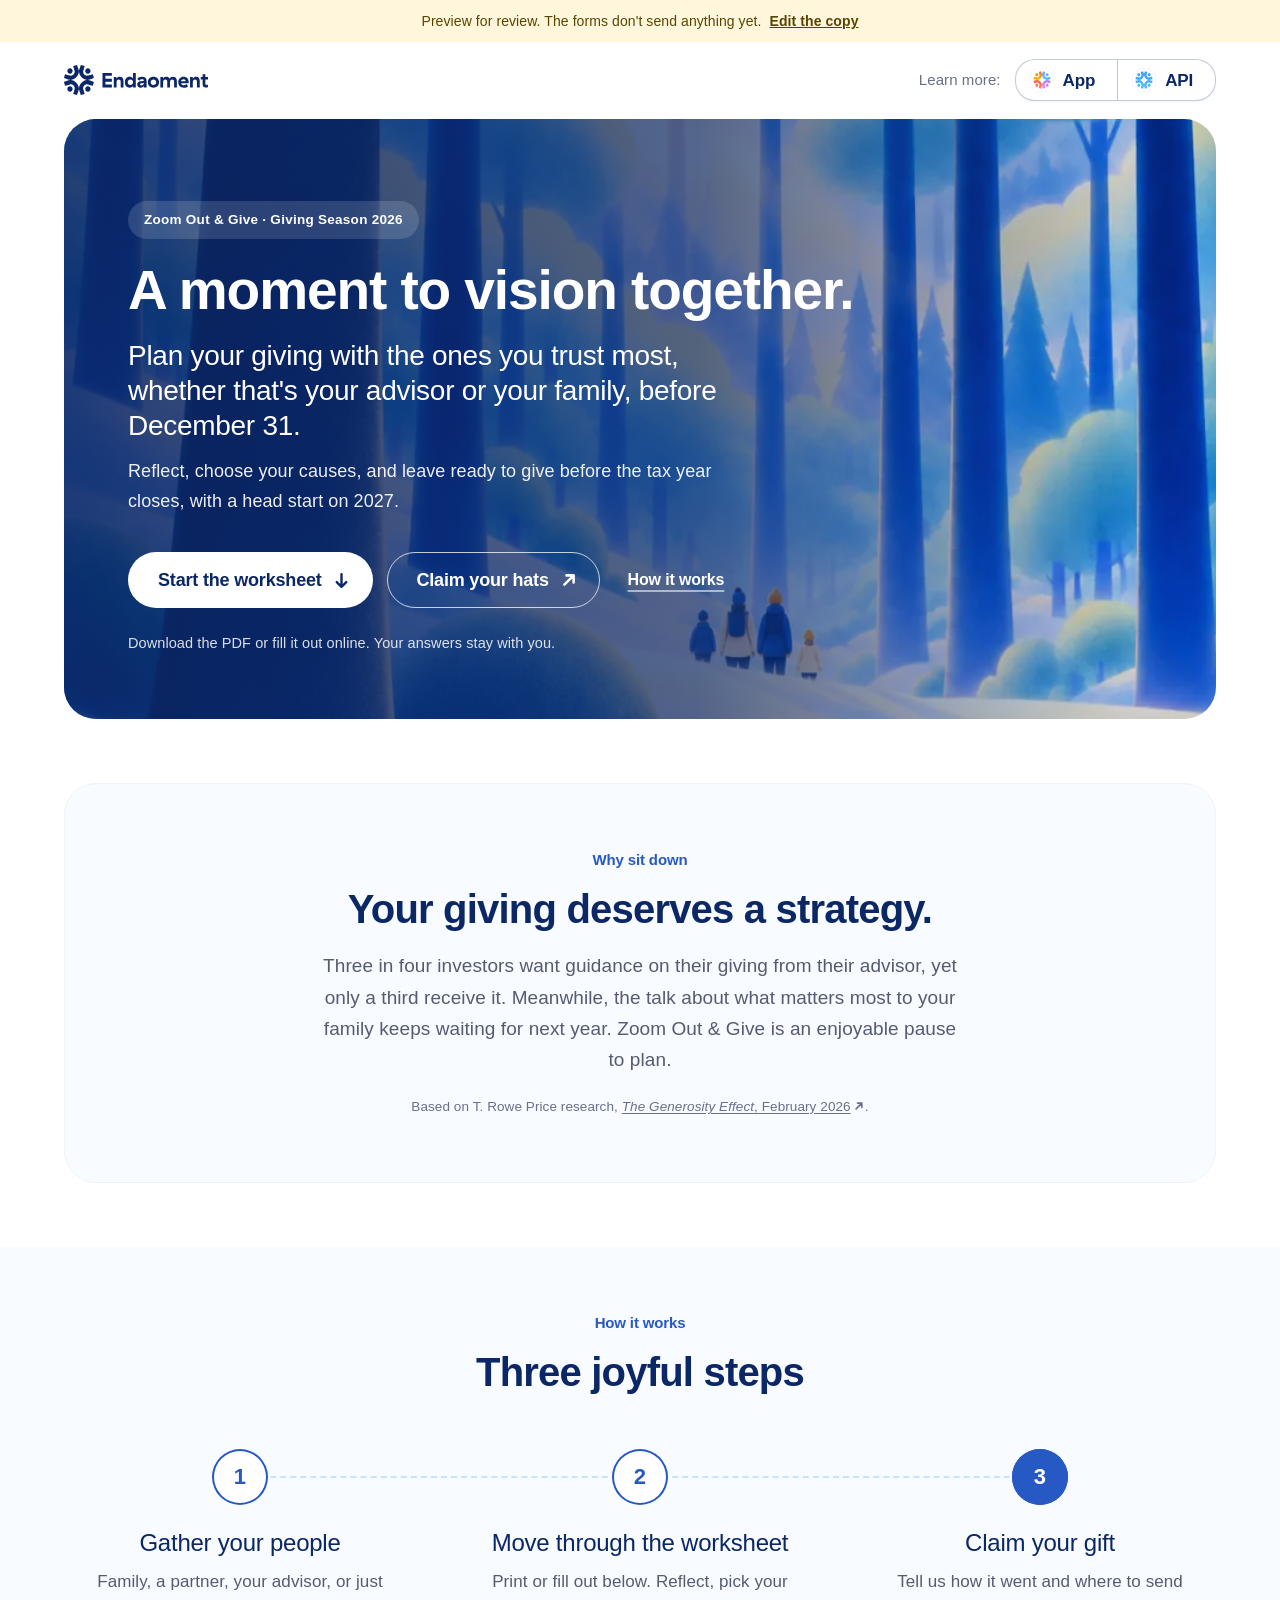
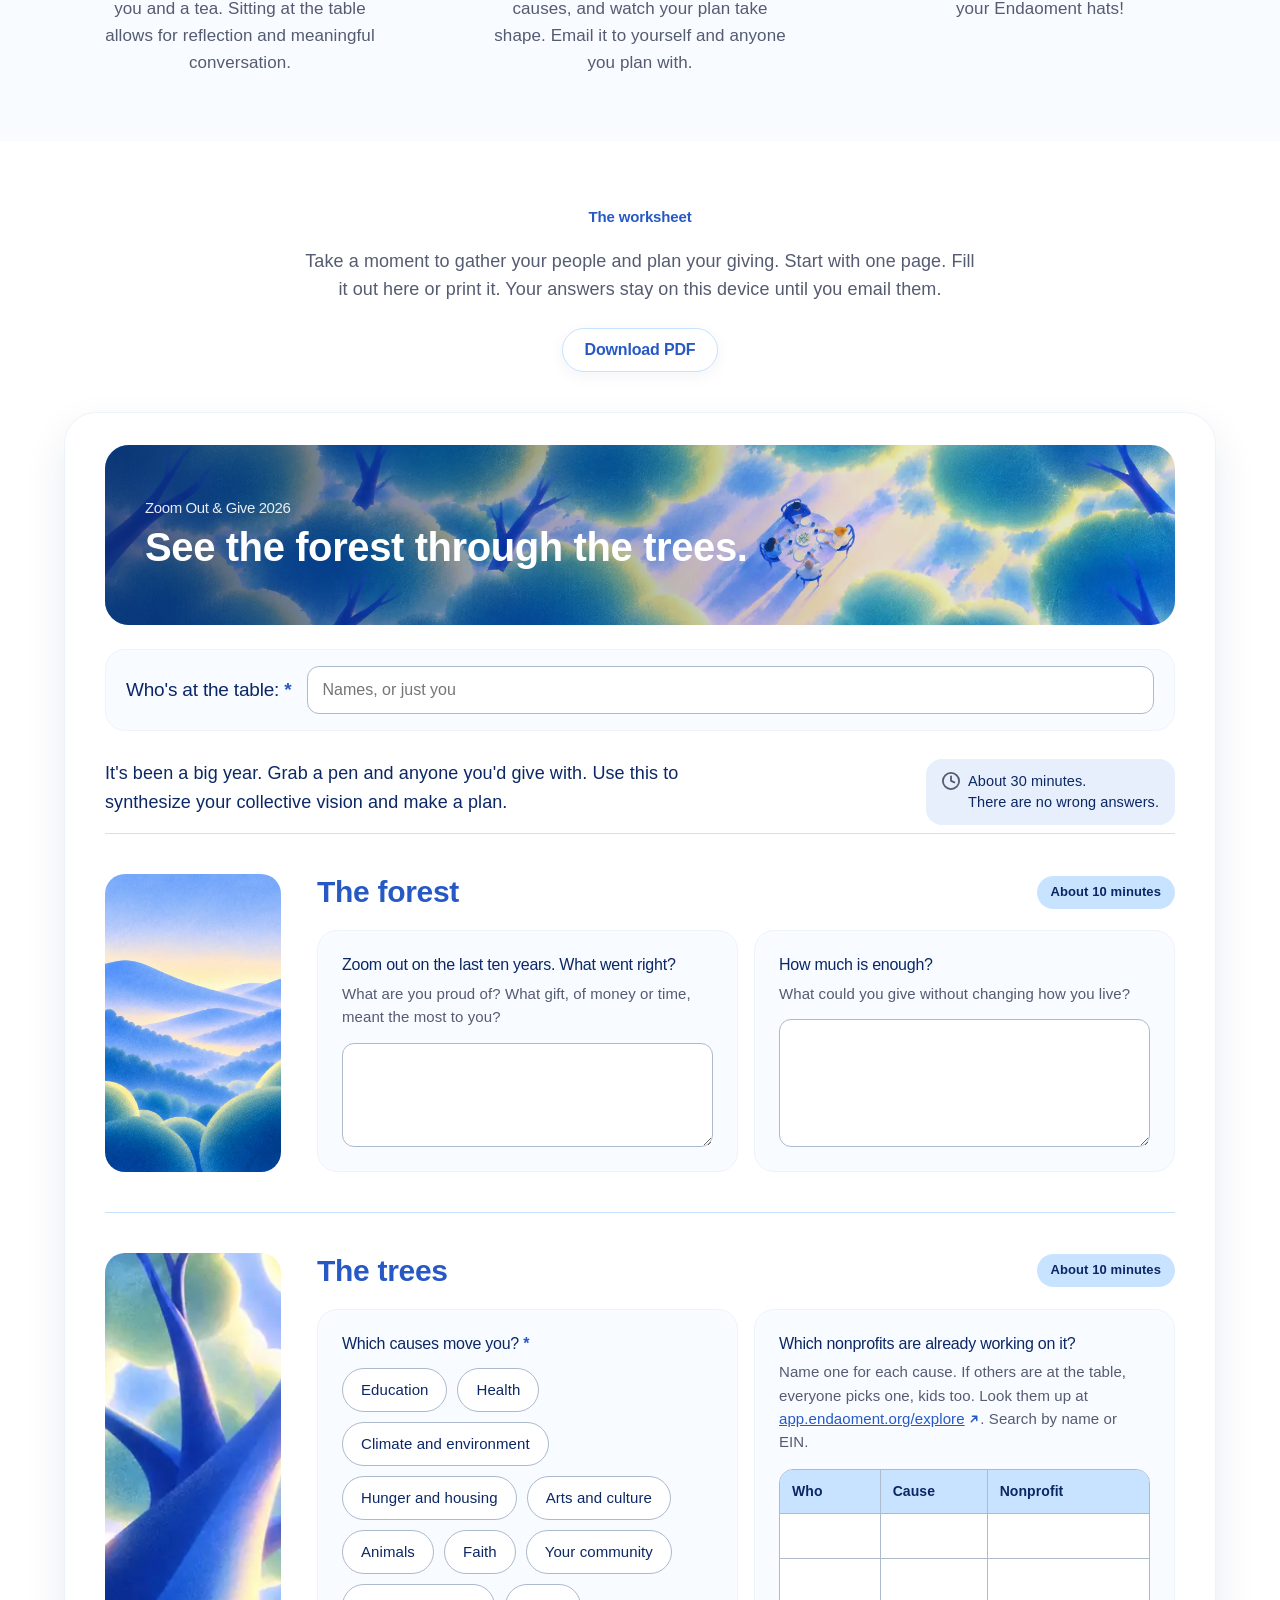
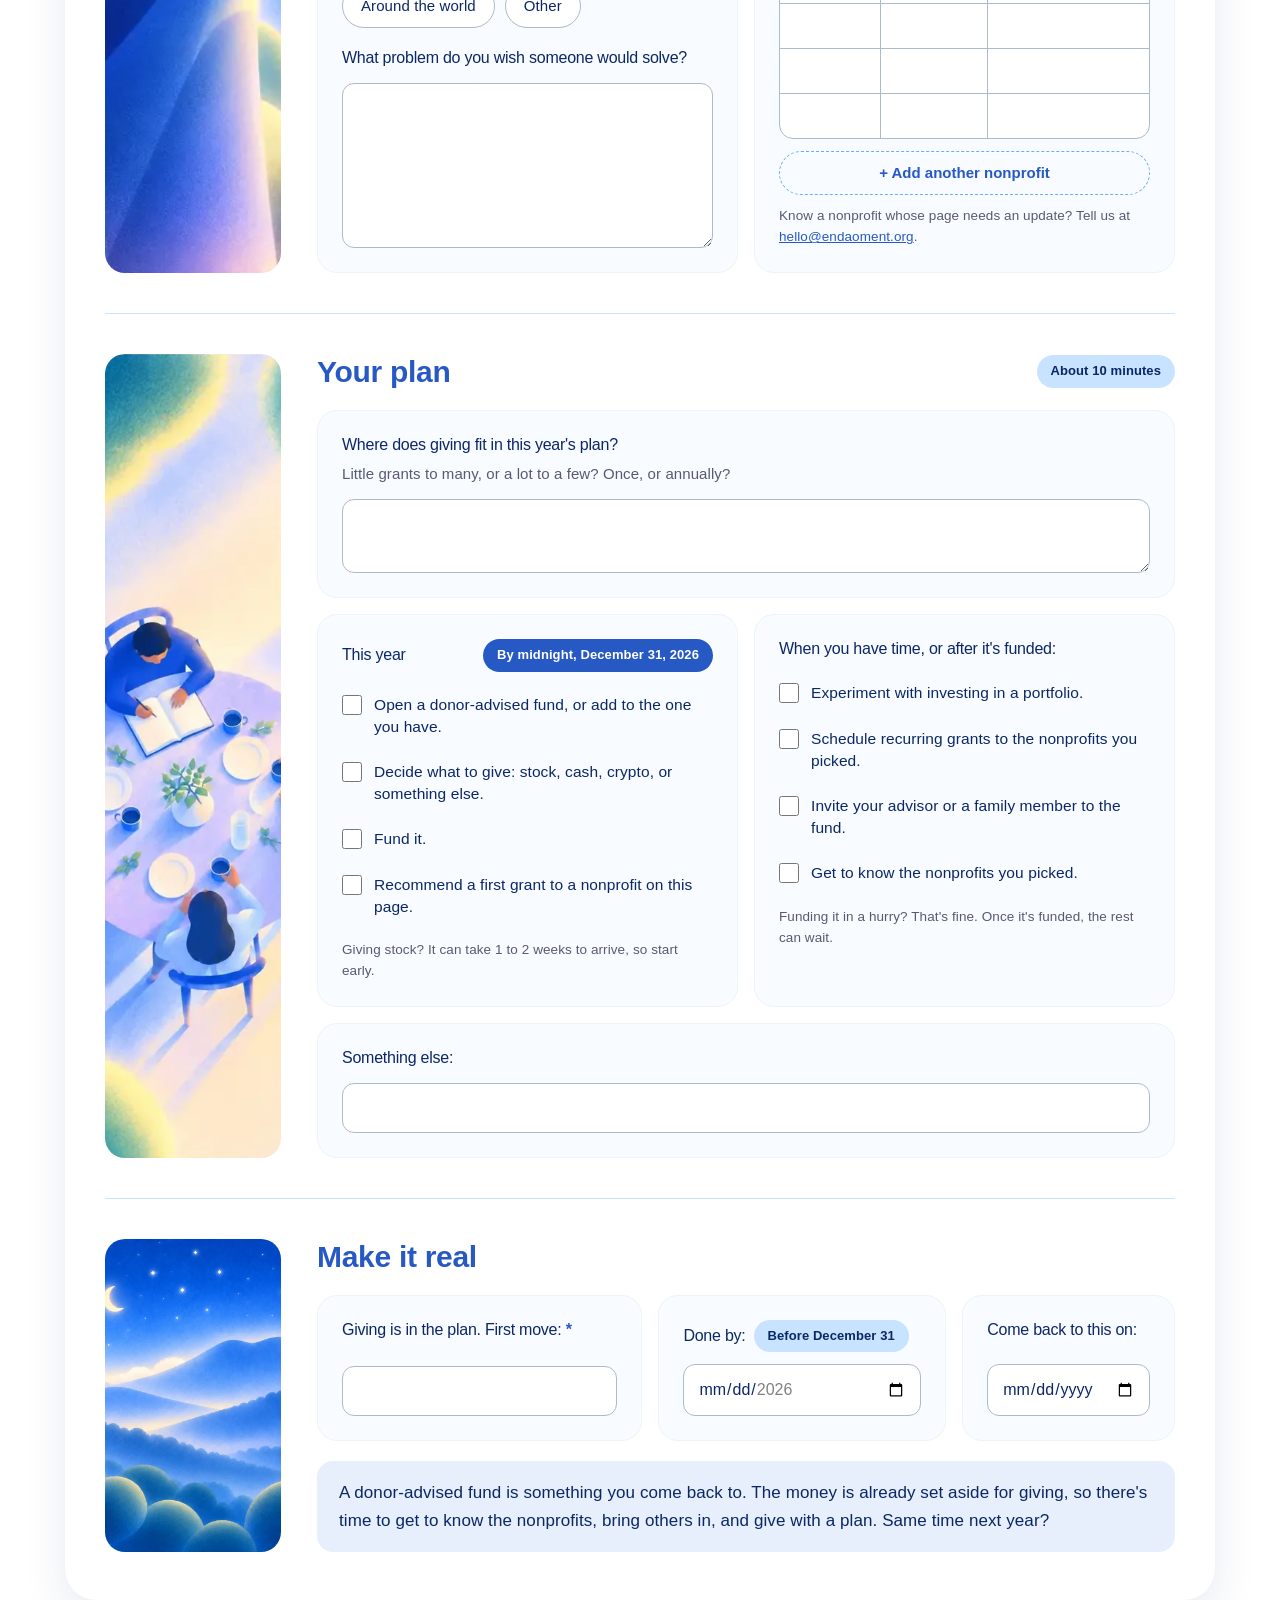
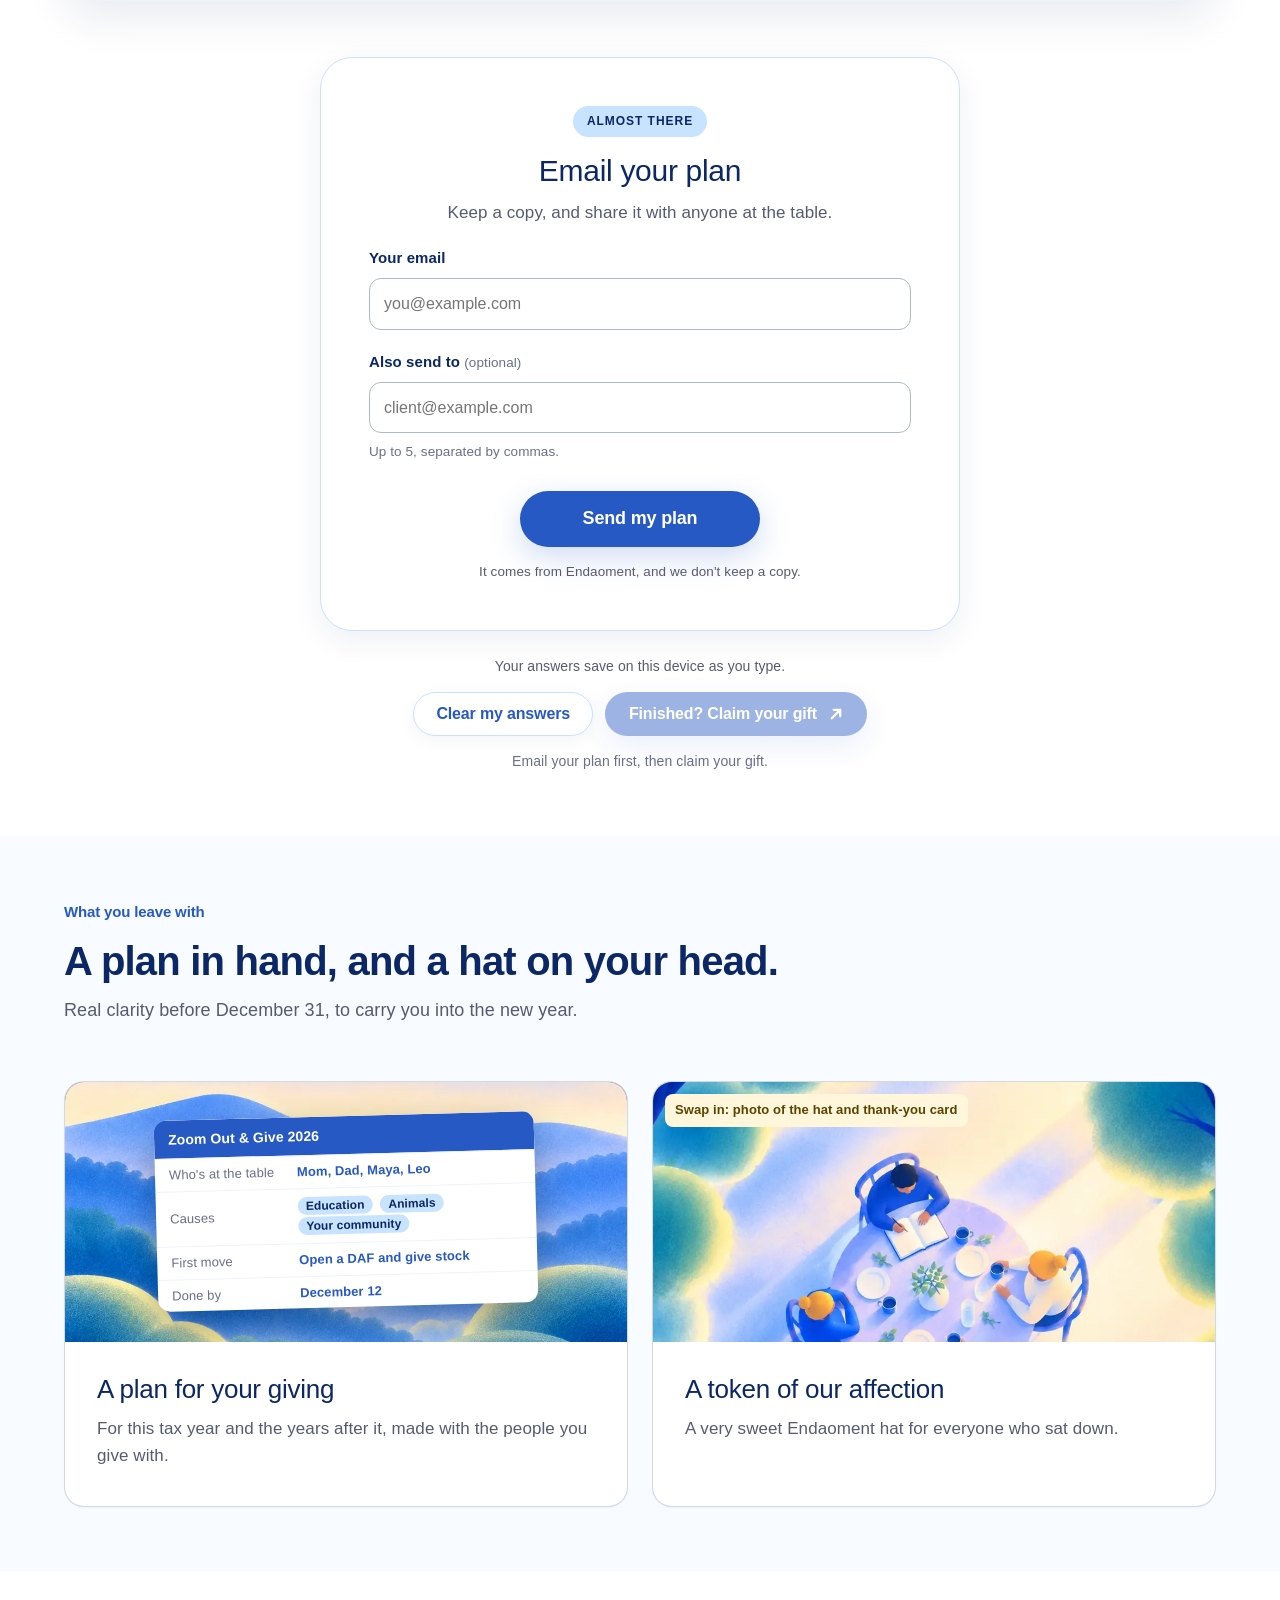
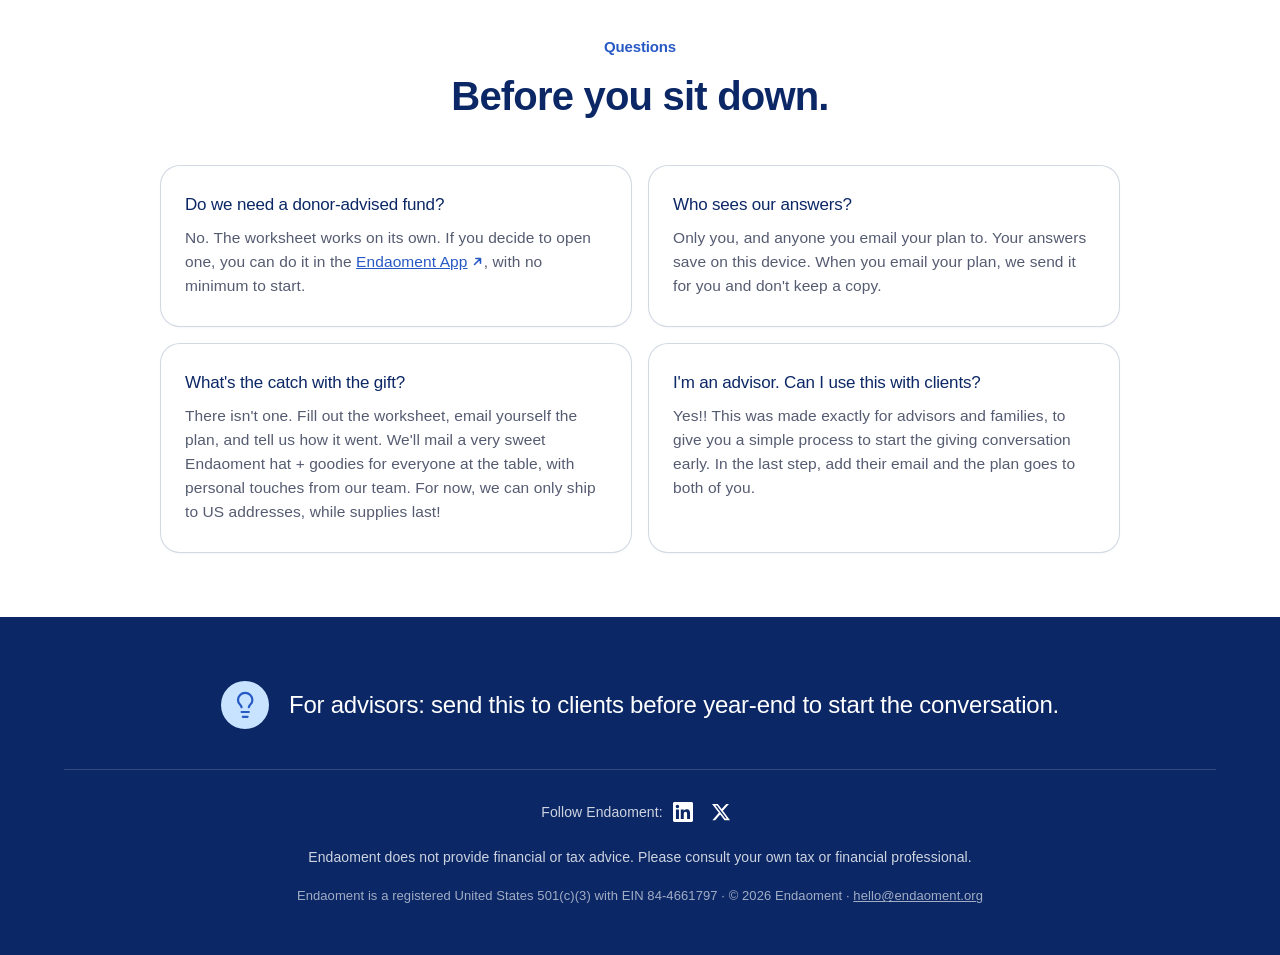
==== commit 2d83b24d: "Main page: Bruxa's Oct 23 wording (PR #1) Co-Authored-By: Claude Opus 5.5 <noreply@anthropic.com>" ====
--- a/index.html
+++ b/index.html
@@ -17,7 +17,7 @@
 <meta name="robots" content="noindex">
 <meta name="color-scheme" content="light">
 <link rel="preload" href="assets/forest.webp" as="image" type="image/webp">
-<link rel="stylesheet" href="assets/site.css?v=claimrcv">
+<link rel="stylesheet" href="assets/site.css?v=bruxacopy">
 </head>
 <body>
 <div class="preview-bar" id="preview-bar" hidden>Preview for review. The forms don't send anything yet.</div>
@@ -34,15 +34,15 @@
     <div class="hero">
       <div class="hero-inner">
         <span class="kicker">Zoom Out &amp; Give · Giving Season 2026</span>
-        <h1>A Year-End Giving Exercise</h1>
-        <p class="hero-what">A free one-page plan for your giving, made together before December 31.</p>
-        <p class="lede">Look back on the year, pick the causes that matter to you, and leave with a structured plan for your giving.</p>
+        <h1>A moment to vision together.</h1>
+        <p class="hero-what">Plan your giving with the ones you trust most, whether that's your advisor or your family, before December 31.</p>
+        <p class="lede">Reflect, choose your causes, and leave ready to give before the tax year closes, with a head start on 2027.</p>
         <div class="btn-row">
           <a class="btn btn-light" href="#worksheet" id="hero-ws">Start the worksheet</a>
-          <a class="btn btn-ghost claim-link" href="claim/">Claim your gift</a>
+          <a class="btn btn-ghost claim-link" href="claim/">Claim your hats</a>
           <a class="btn btn-quiet" href="#how">How it works</a>
         </div>
-        <p class="meta">It only takes about 30 minutes, and your answers stay with you.</p>
+        <p class="meta">Download the PDF or fill it out online. Your answers stay with you.</p>
       </div>
     </div>
   </div>
@@ -52,9 +52,9 @@
       <div class="why-band">
         <div class="section-head">
           <div class="eyebrow">Why sit down</div>
-          <h2>Your giving deserves a plan.</h2>
+          <h2>Your giving deserves a strategy.</h2>
           <div class="why-text">
-            <p>Most investors say they want guidance on their giving. Most still give without a structured plan, and the talk about what matters most to your family keeps waiting for next year. Zoom Out &amp; Give gives it a simple, easy and fun starting point.</p>
+            <p>Three in four investors want guidance on their giving from their advisor, yet only a third receive it. Meanwhile, the talk about what matters most to your family keeps waiting for next year. Zoom Out &amp; Give is an enjoyable pause to plan.</p>
             <p class="why-source">Based on T. Rowe Price research, <a href="https://www.troweprice.com/en/us/press/2026/press-release--t--rowe-price-survey-finds-charitable-giving-plan" target="_blank" rel="noopener"><em>The Generosity Effect</em>, February 2026</a>.</p>
           </div>
         </div>
@@ -66,12 +66,12 @@
     <div class="wrap">
       <div class="section-head">
         <div class="eyebrow">How it works</div>
-        <h2>Three simple (and fun) steps</h2>
+        <h2>Three joyful steps</h2>
       </div>
       <ol class="steps">
-        <li><span class="num">1</span><h3>Gather your people</h3><p>Family, a partner, your advisor, or just you. Everyone at the table gets to contribute to a meaningful conversation.</p></li>
-        <li><span class="num">2</span><h3>Fill out the worksheet</h3><p>Print it or fill it out right here. Zoom out, pick your causes, make a plan, and email it to yourself and anyone you planned with.</p></li>
-        <li><span class="num">3</span><h3>Claim your gift</h3><p>Tell us about your experience and where to send your gift.</p></li>
+        <li><span class="num">1</span><h3>Gather your people</h3><p>Family, a partner, your advisor, or just you and a tea. Sitting at the table allows for reflection and meaningful conversation.</p></li>
+        <li><span class="num">2</span><h3>Move through the worksheet</h3><p>Print or fill out below. Reflect, pick your causes, and watch your plan take shape. Email it to yourself and anyone you plan with.</p></li>
+        <li><span class="num">3</span><h3>Claim your gift</h3><p>Tell us how it went and where to send your Endaoment hats!</p></li>
       </ol>
     </div>
   </section>
@@ -81,12 +81,11 @@
       <div class="ws-intro">
         <div class="section-head">
           <div class="eyebrow">The worksheet</div>
-          <h2>Zoom out, then plan.</h2>
-          <p>Fill it out below, or print the PDF and do it on paper. Your answers save on this device. They only leave it when you email your plan, and we don't keep a copy.</p>
+          <p>Take a moment to gather your people and plan your giving. Start with one page. Fill it out here or print it. Your answers stay on this device until you email them.</p>
         </div>
         <div class="btn-row">
           <a class="btn btn-outline" id="pdf-link" href="#" download>Download the PDF</a>
-          <button class="btn btn-outline" type="button" id="print-btn">Print or save as PDF</button>
+          <button class="btn btn-outline" type="button" id="print-btn">Download PDF</button>
         </div>
       </div>
 
@@ -210,9 +209,9 @@
       <div class="email-self no-print" id="email-self">
         <form id="email-form" novalidate>
           <p hidden><label>Leave this empty <input name="website" tabindex="-1" autocomplete="off"></label></p>
-          <span class="step-tag">Last step</span>
+          <span class="step-tag">Almost there</span>
           <h3>Email your plan</h3>
-          <p>Send your answers to yourself, and to anyone you planned with, so the plan is in your inbox when you sit down again.</p>
+          <p>Keep a copy, and share it with anyone at the table.</p>
           <div class="field">
             <label for="self-email">Your email</label>
             <input id="self-email" name="email" type="email" autocomplete="email" placeholder="you@example.com" required>
@@ -220,11 +219,11 @@
           <div class="field">
             <label for="cc-emails">Also send to <span class="help">(optional)</span></label>
             <input id="cc-emails" type="text" inputmode="email" autocomplete="off" placeholder="client@example.com">
-            <span class="help">Your client, your family, anyone at the table. Up to 5, separated by commas.</span>
+            <span class="help">Up to 5, separated by commas.</span>
           </div>
           <div class="captcha-slot" id="email-captcha"></div>
-          <div class="send-row"><button class="btn btn-primary" type="submit" id="email-btn">Email my plan</button></div>
-          <p class="tiny">We email your plan from Endaoment to you and anyone you added.</p>
+          <div class="send-row"><button class="btn btn-primary" type="submit" id="email-btn">Send my plan</button></div>
+          <p class="tiny">It comes from Endaoment, and we don't keep a copy.</p>
           <p class="msg" id="email-msg" role="status" hidden></p>
         </form>
       </div>
@@ -244,8 +243,8 @@
     <div class="wrap">
       <div class="section-head">
         <div class="eyebrow">What you leave with</div>
-        <h2>It's been a big year. Give giving a plan.</h2>
-        <p>A structured plan and real clarity before December 31, so you skip the year&#8209;end rush.</p>
+        <h2>A plan in hand, and a hat on your head.</h2>
+        <p>Real clarity before December 31, to carry you into the new year.</p>
       </div>
       <div class="get-grid">
         <article class="get-card">
@@ -266,8 +265,8 @@
         <article class="get-card">
           <div class="art" style="background-image:url(assets/table.webp);background-position:center 35%" role="img" aria-label="A family around a table, planning together"><span class="asset-todo">Swap in: photo of the hat and thank-you card</span></div>
           <div class="body">
-            <h3>A gift for everyone at the table</h3>
-            <p>A very sweet Endaoment hat + goodies for everyone who sat down, with personal touches from our team.</p>
+            <h3>A token of our affection</h3>
+            <p>A very sweet Endaoment hat for everyone who sat down.</p>
           </div>
         </article>
       </div>
@@ -283,7 +282,7 @@
       <div class="faq">
         <article class="faq-card"><h3>Do we need a donor-advised fund?</h3><p>No. The worksheet works on its own. If you decide to open one, you can do it in the <a href="https://app.endaoment.org" target="_blank" rel="noopener">Endaoment App</a>, with no minimum to start.</p></article>
         <article class="faq-card"><h3>Who sees our answers?</h3><p>Only you, and anyone you email your plan to. Your answers save on this device. When you email your plan, we send it for you and don't keep a copy.</p></article>
-        <article class="faq-card"><h3>What's the catch with the gift?</h3><p>There isn't one. Fill out the worksheet, email yourself the plan, and tell us about your experience. We'll mail a very sweet Endaoment hat + goodies for everyone at the table, with personal touches from our team. For now, we can only ship to US addresses, while supplies last!</p></article>
+        <article class="faq-card"><h3>What's the catch with the gift?</h3><p>There isn't one. Fill out the worksheet, email yourself the plan, and tell us how it went. We'll mail a very sweet Endaoment hat + goodies for everyone at the table, with personal touches from our team. For now, we can only ship to US addresses, while supplies last!</p></article>
         <article class="faq-card"><h3>I'm an advisor. Can I use this with clients?</h3><p>Yes!! This was made exactly for advisors and families, to give you a simple process to start the giving conversation early. In the last step, add their email and the plan goes to both of you.</p></article>
       </div>
     </div>
@@ -363,6 +362,7 @@
 const pdf = $("#pdf-link");
 if (CONFIG.pdfUrl) {
   pdf.href = CONFIG.pdfUrl;
+  $("#print-btn").hidden = true;
   const hero = $("#hero-ws"); hero.href = CONFIG.pdfUrl; hero.textContent = "Download the worksheet"; hero.setAttribute("download", "");
 }
 else { pdf.hidden = true; }
@@ -509,6 +509,6 @@
 
 </script>
 <script>(()=>{const h=document.querySelector(".site-head");if(!h)return;const f=()=>h.classList.toggle("scrolled",scrollY>4);addEventListener("scroll",f,{passive:true});f();})();</script>
-<script src="assets/edit-mode.js?v=claimrcv"></script>
+<script src="assets/edit-mode.js?v=bruxacopy"></script>
 </body>
 </html>
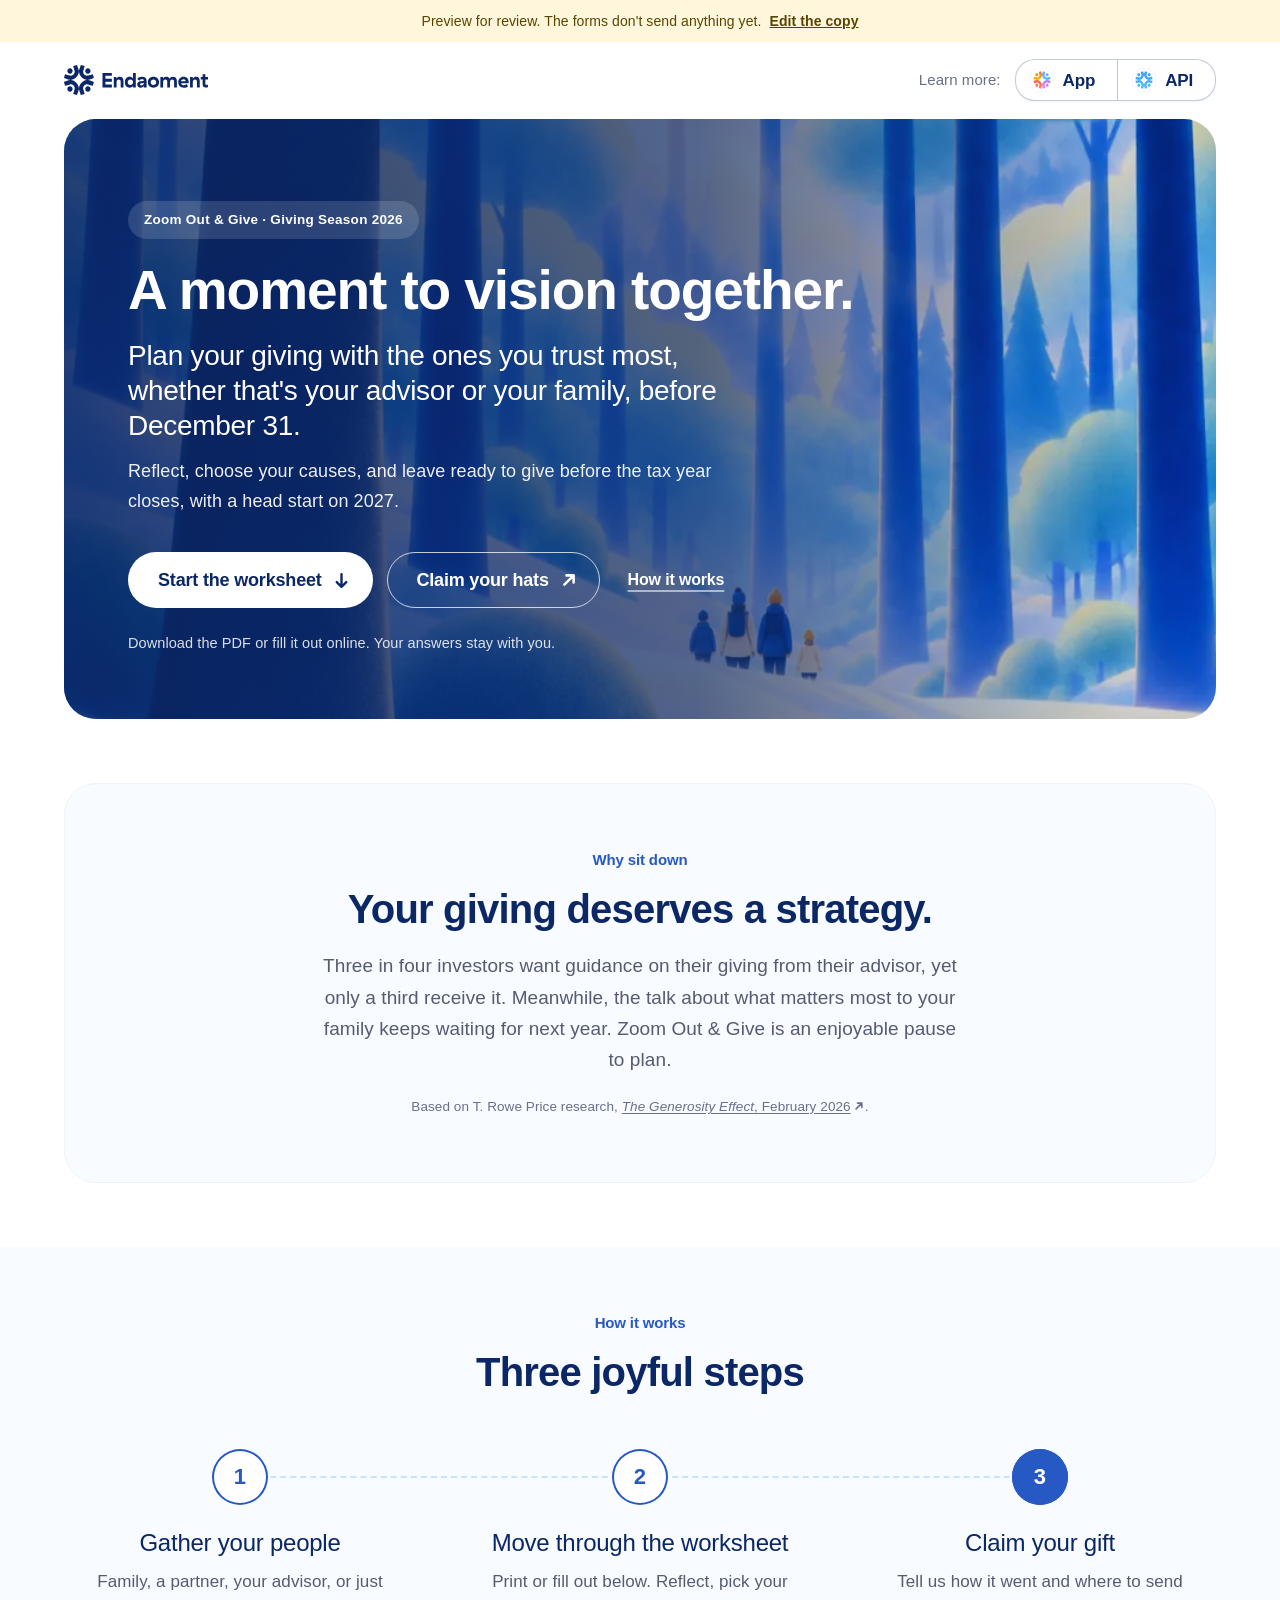
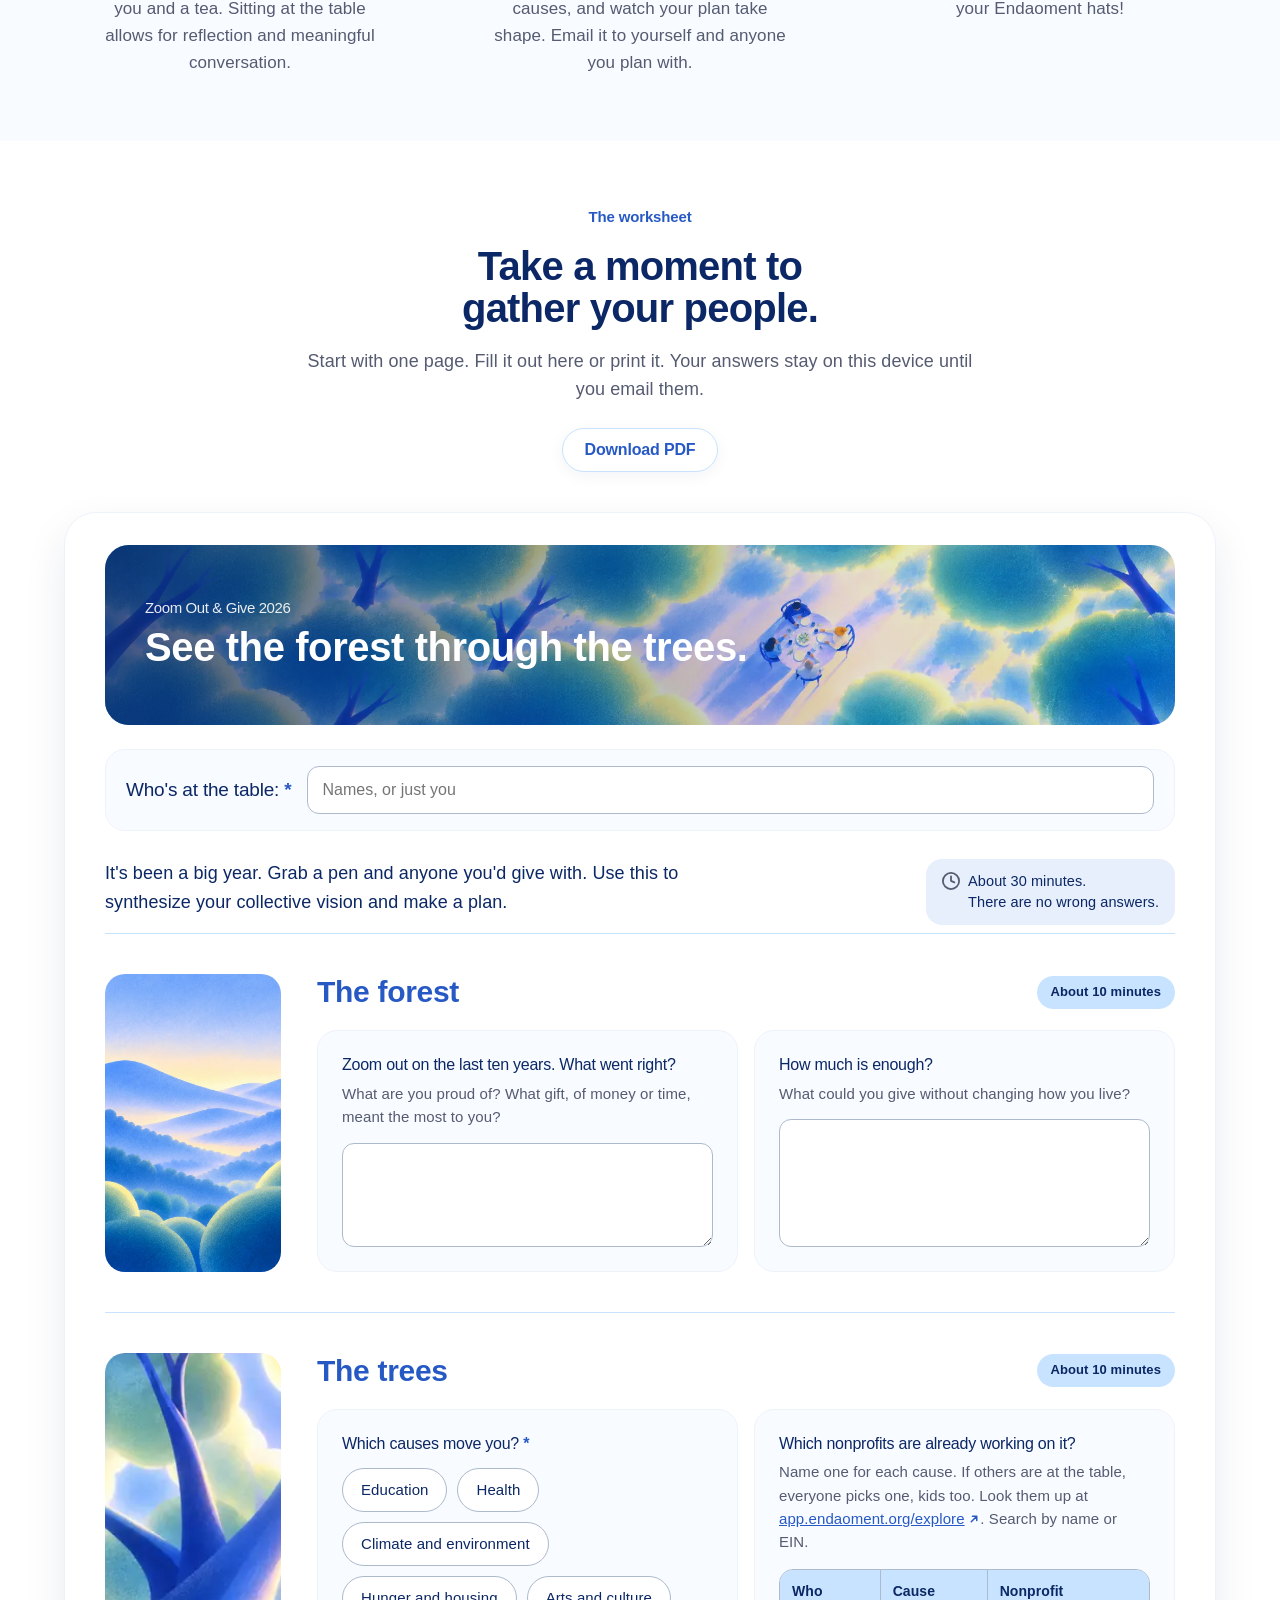
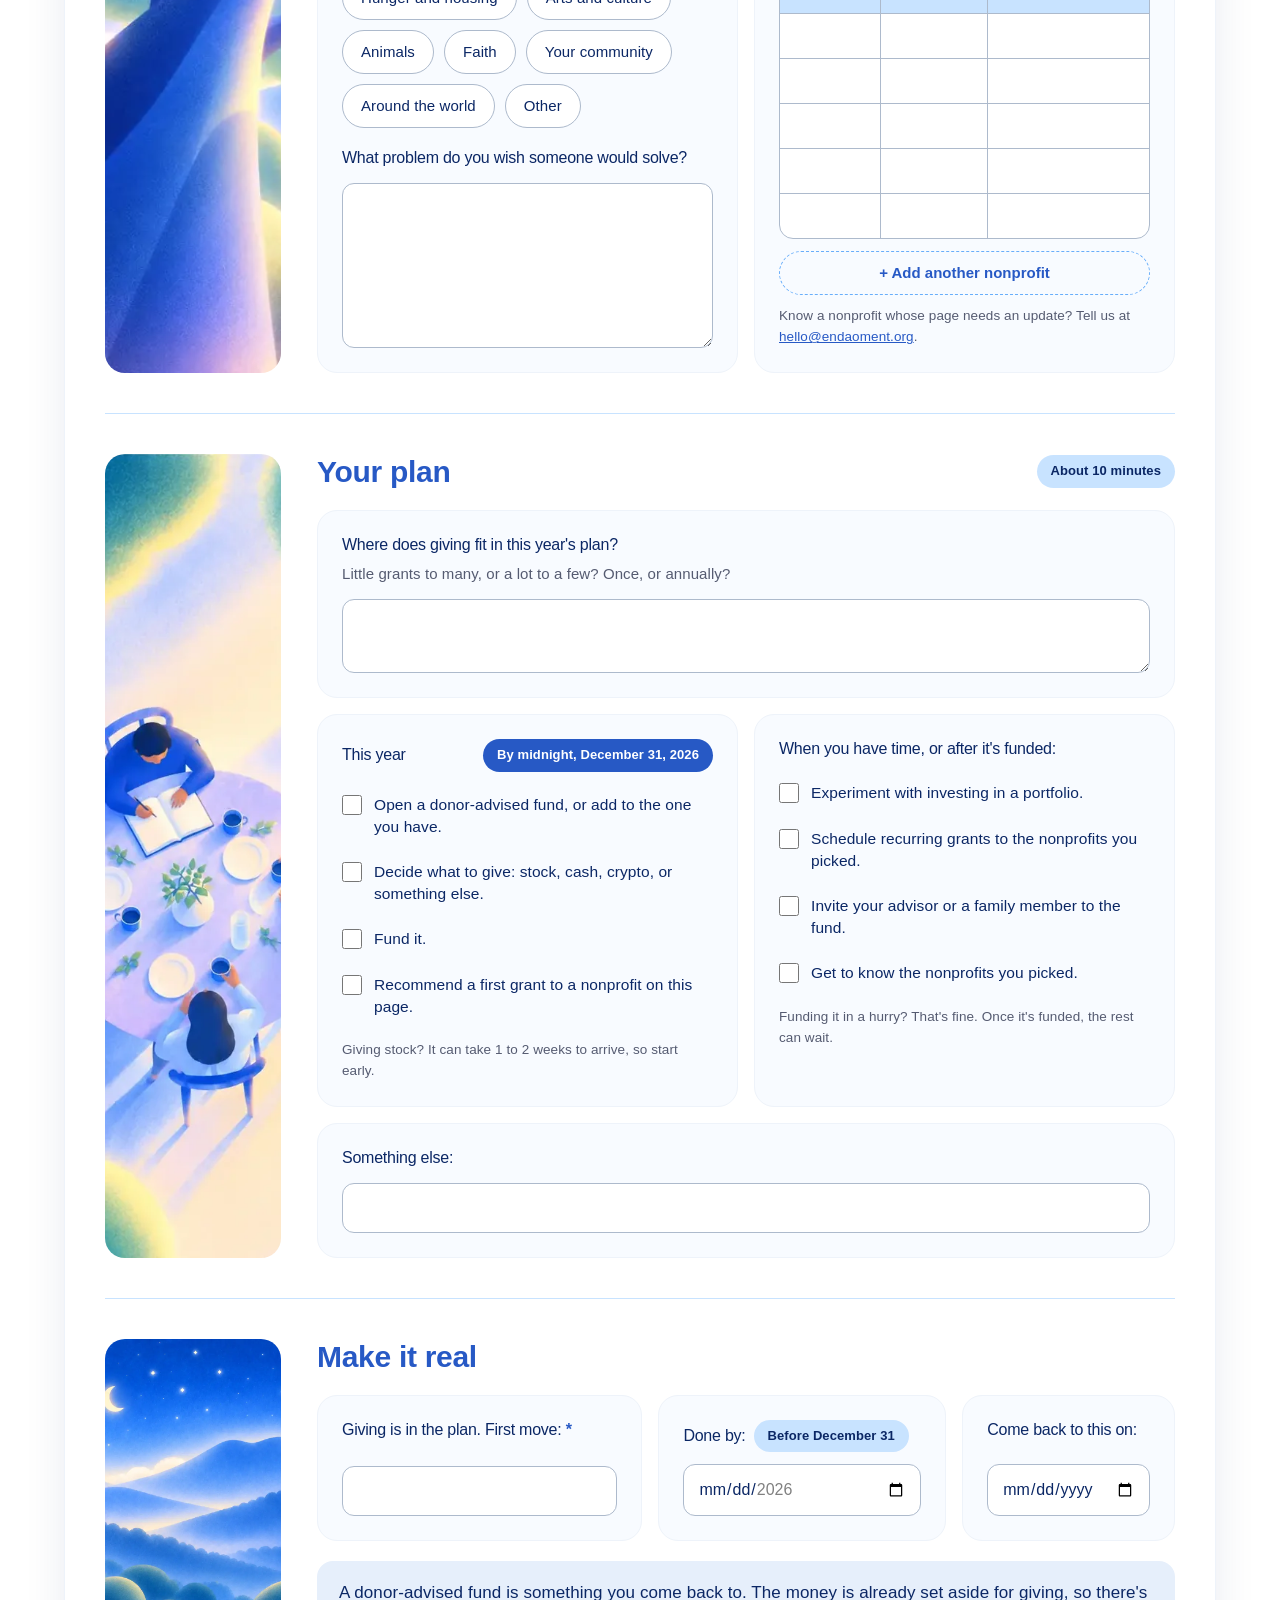
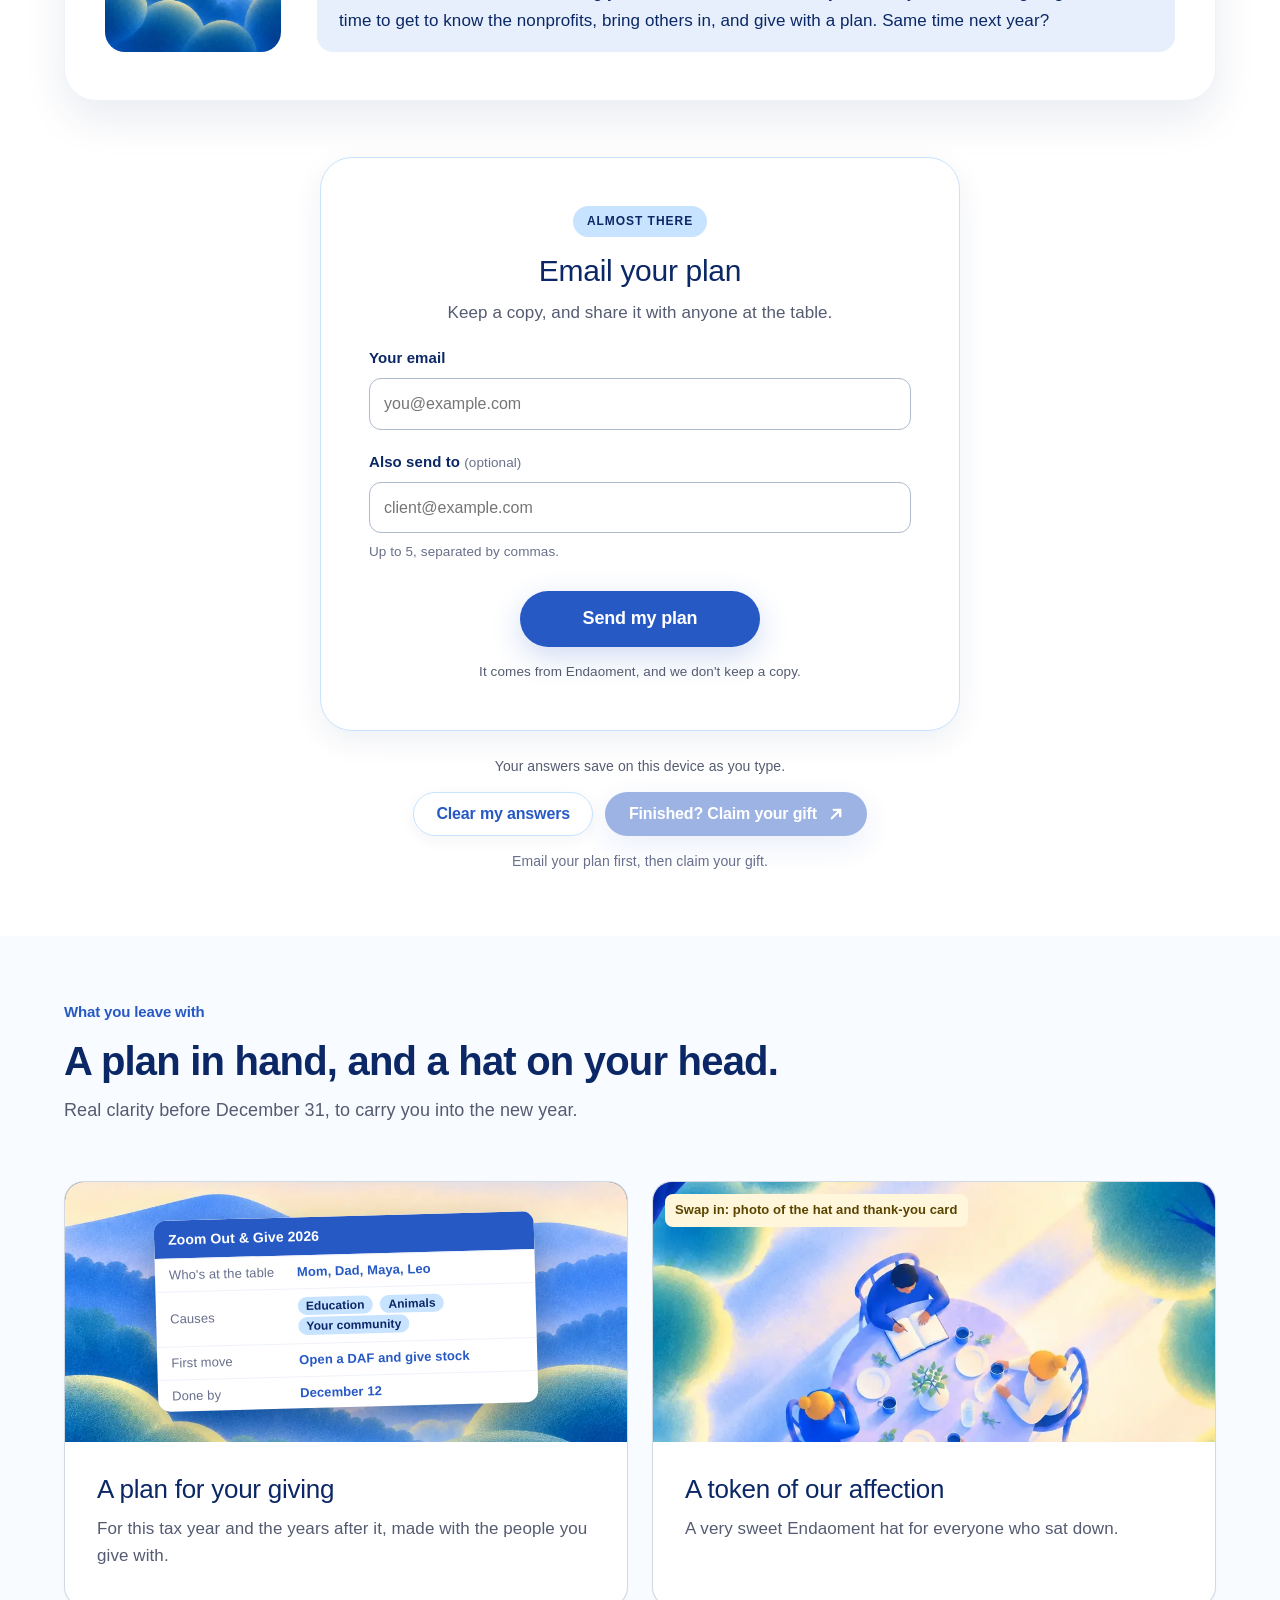
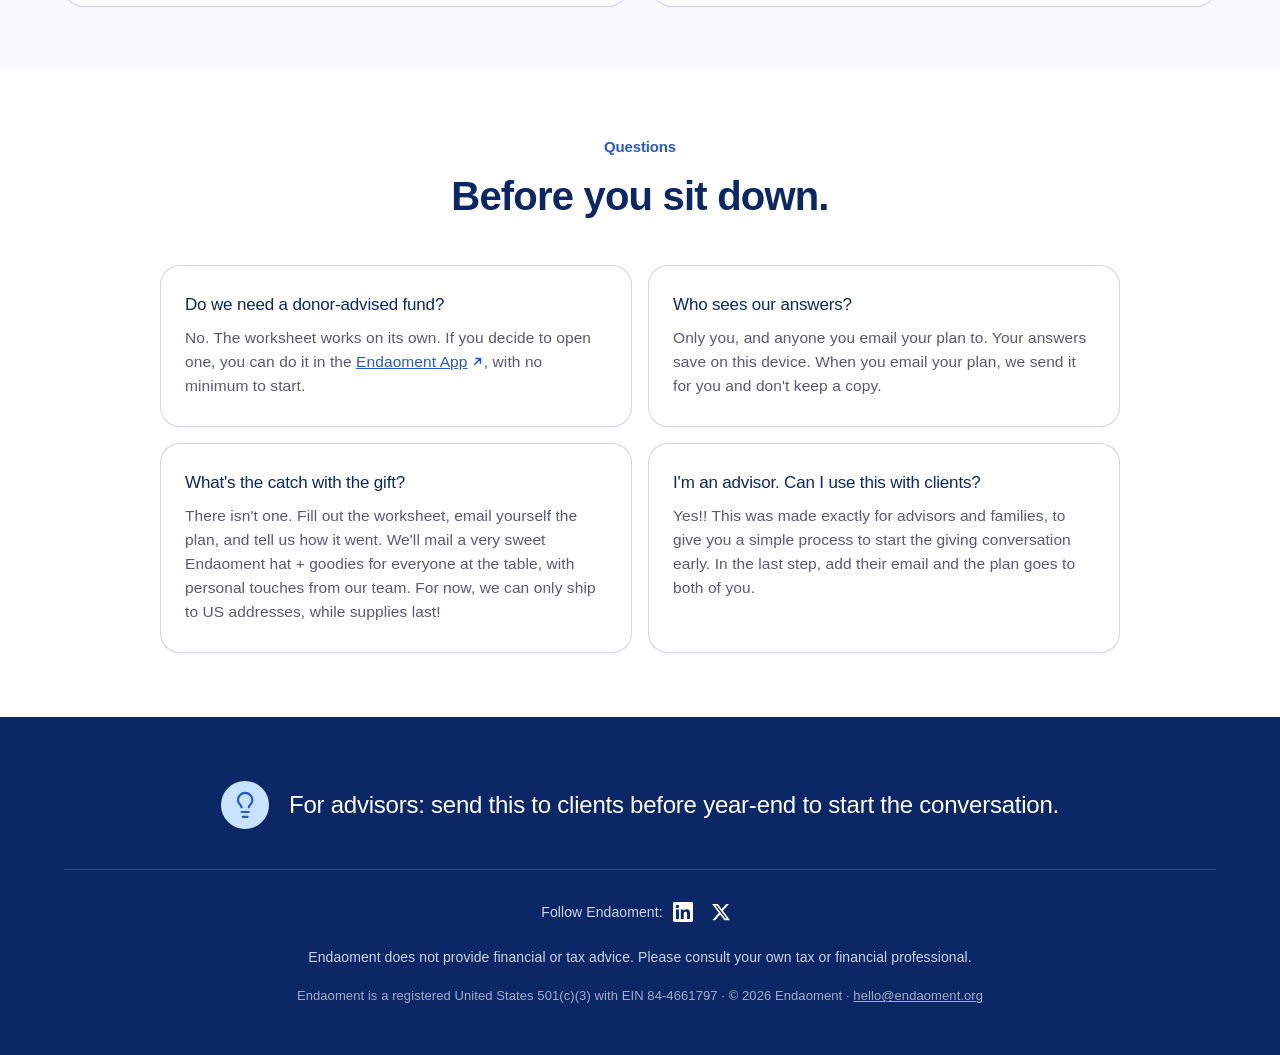
==== commit 2c97f759: "Worksheet intro: Bruxa's first sentence as the heading Co-Authored-By: Claude Opus 5.5 <noreply@anth" ====
--- a/index.html
+++ b/index.html
@@ -17,7 +17,7 @@
 <meta name="robots" content="noindex">
 <meta name="color-scheme" content="light">
 <link rel="preload" href="assets/forest.webp" as="image" type="image/webp">
-<link rel="stylesheet" href="assets/site.css?v=bruxacopy">
+<link rel="stylesheet" href="assets/site.css?v=wshead">
 </head>
 <body>
 <div class="preview-bar" id="preview-bar" hidden>Preview for review. The forms don't send anything yet.</div>
@@ -81,7 +81,8 @@
       <div class="ws-intro">
         <div class="section-head">
           <div class="eyebrow">The worksheet</div>
-          <p>Take a moment to gather your people and plan your giving. Start with one page. Fill it out here or print it. Your answers stay on this device until you email them.</p>
+          <h2>Take a moment to gather your people.</h2>
+          <p>Start with one page. Fill it out here or print it. Your answers stay on this device until you email them.</p>
         </div>
         <div class="btn-row">
           <a class="btn btn-outline" id="pdf-link" href="#" download>Download the PDF</a>
@@ -509,6 +510,6 @@
 
 </script>
 <script>(()=>{const h=document.querySelector(".site-head");if(!h)return;const f=()=>h.classList.toggle("scrolled",scrollY>4);addEventListener("scroll",f,{passive:true});f();})();</script>
-<script src="assets/edit-mode.js?v=bruxacopy"></script>
+<script src="assets/edit-mode.js?v=wshead"></script>
 </body>
 </html>
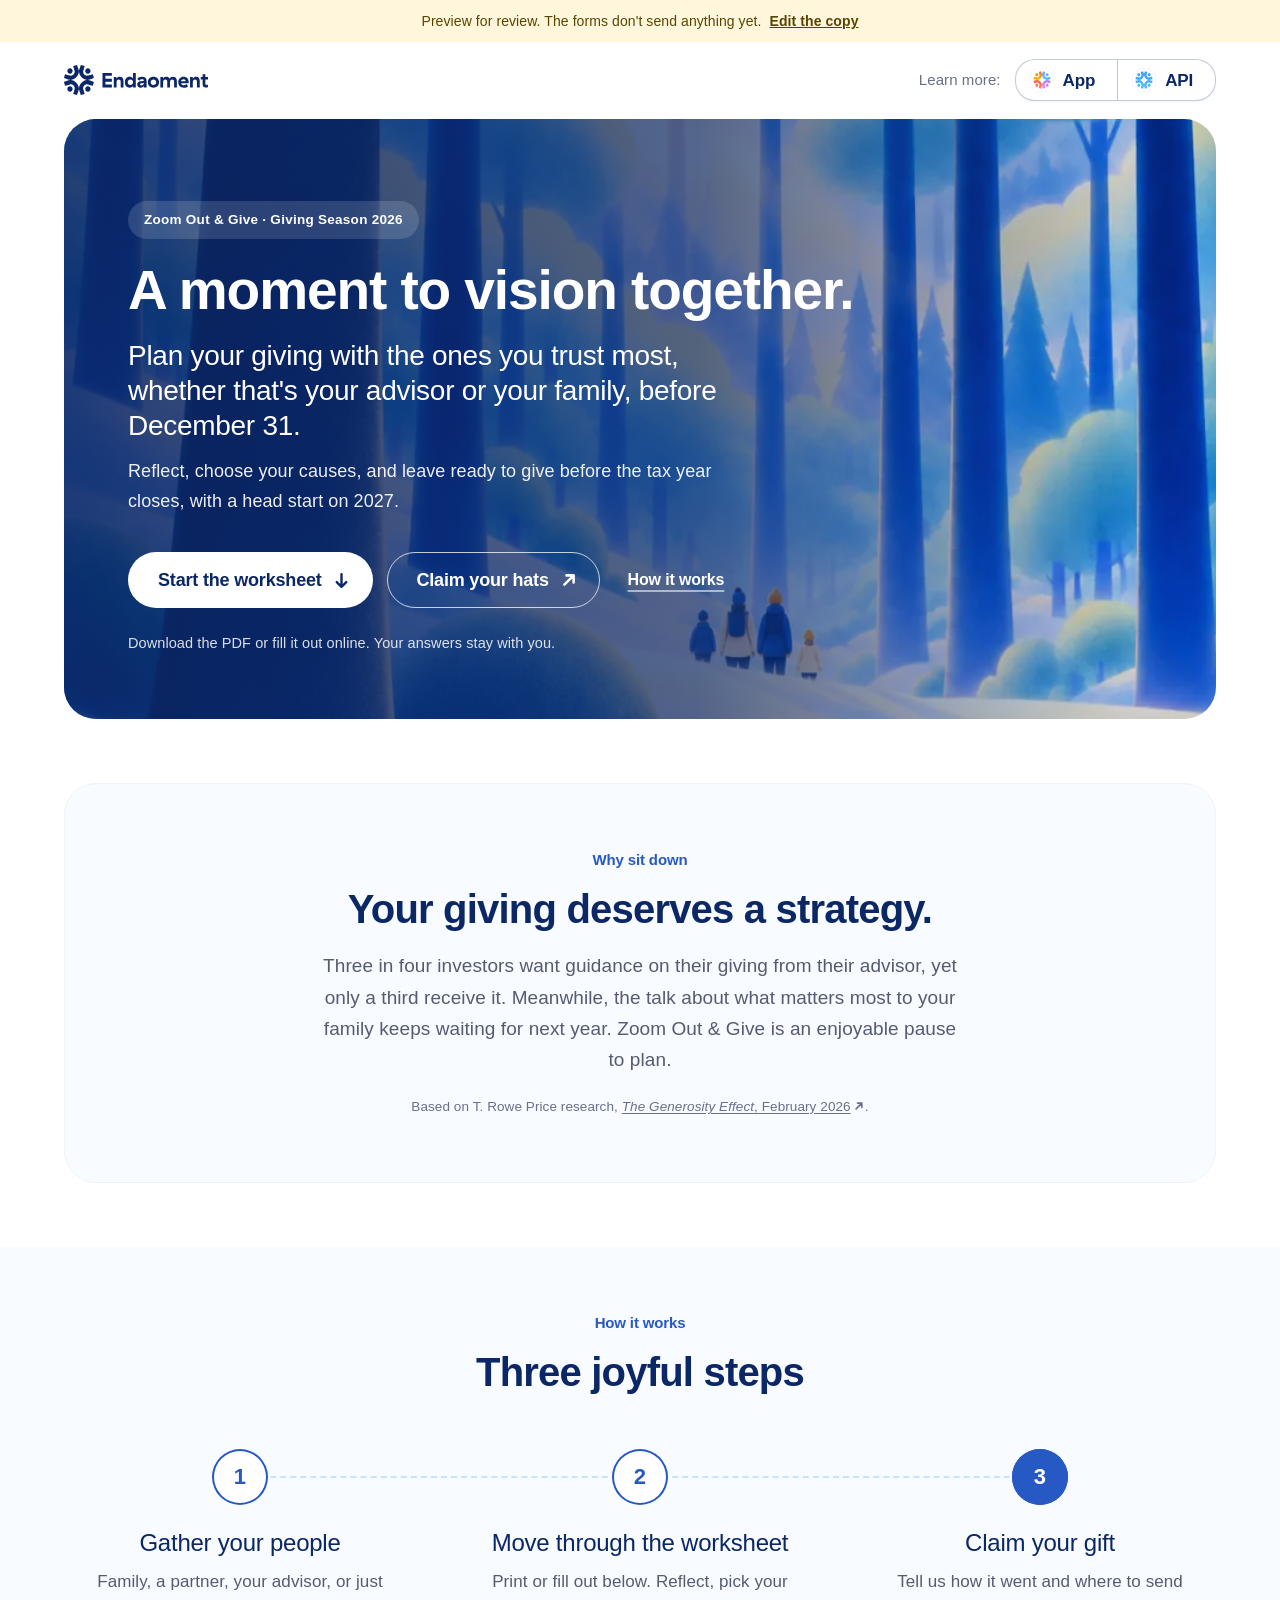
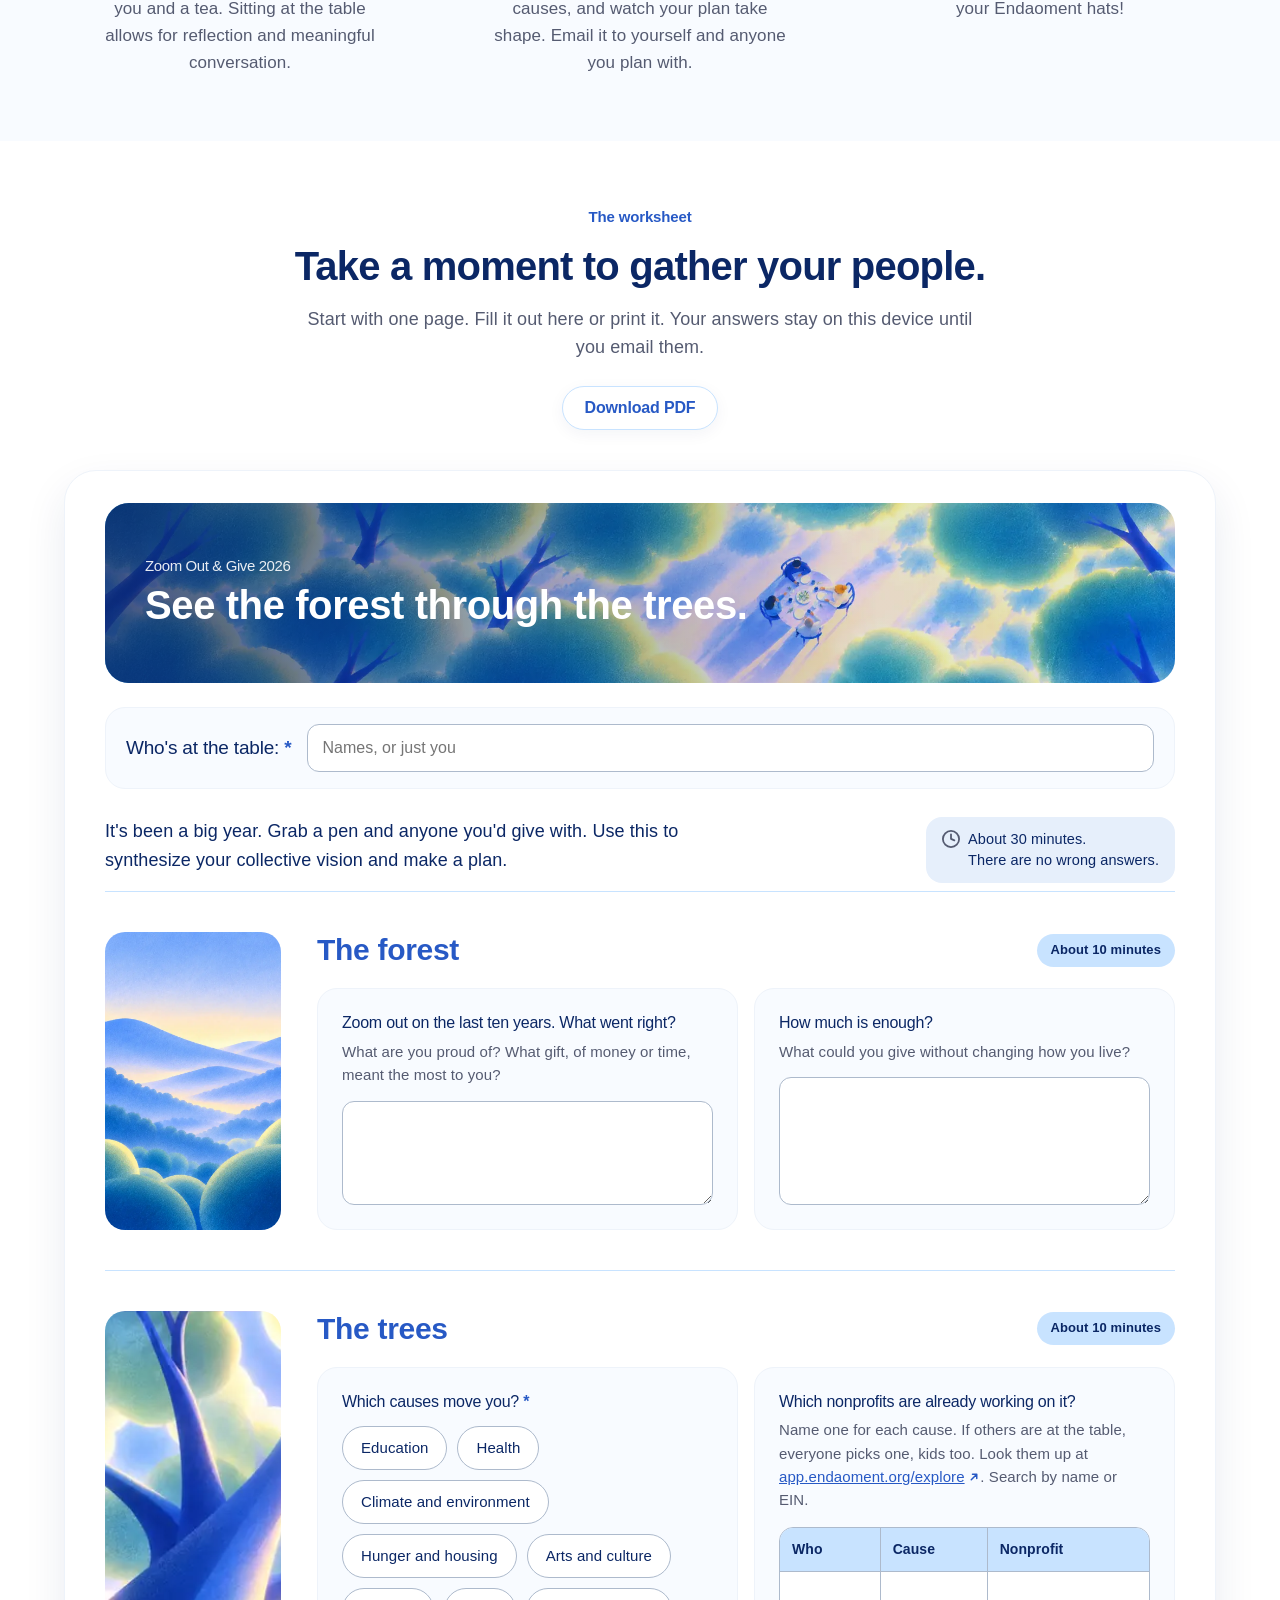
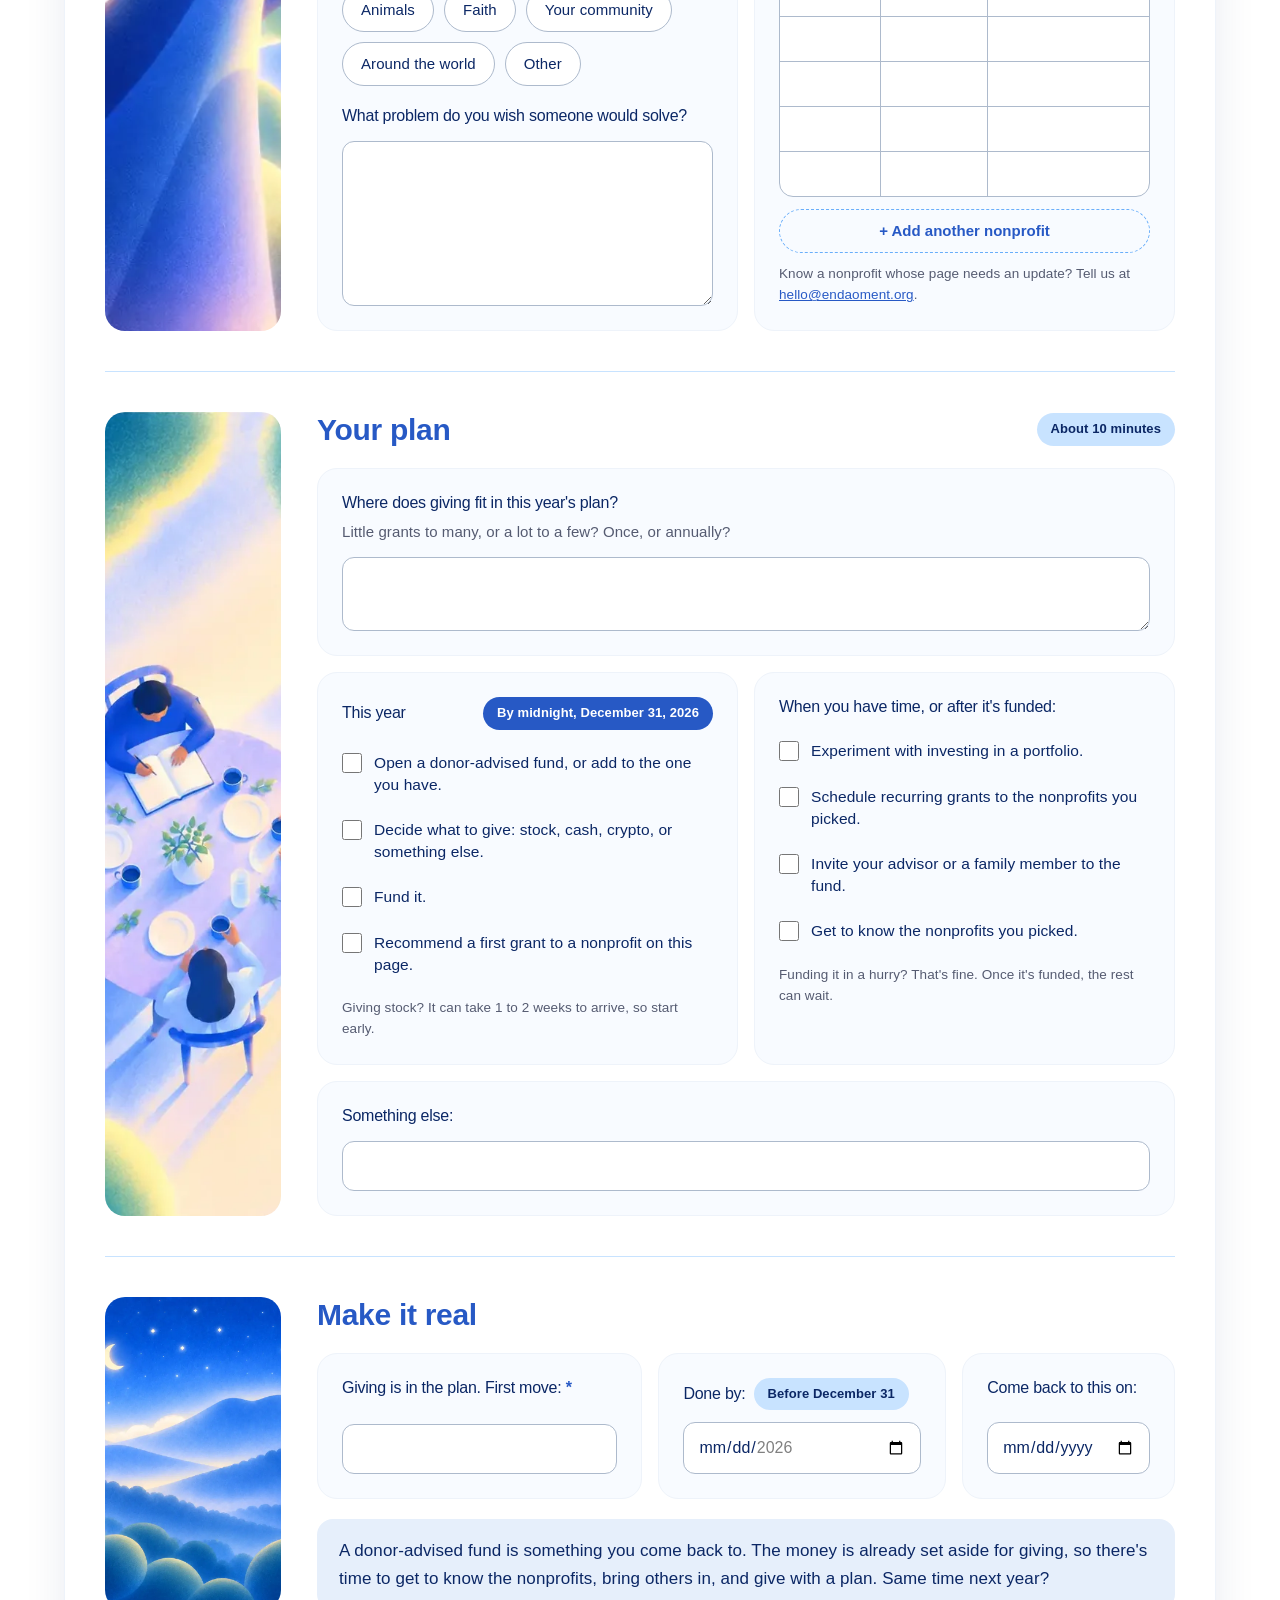
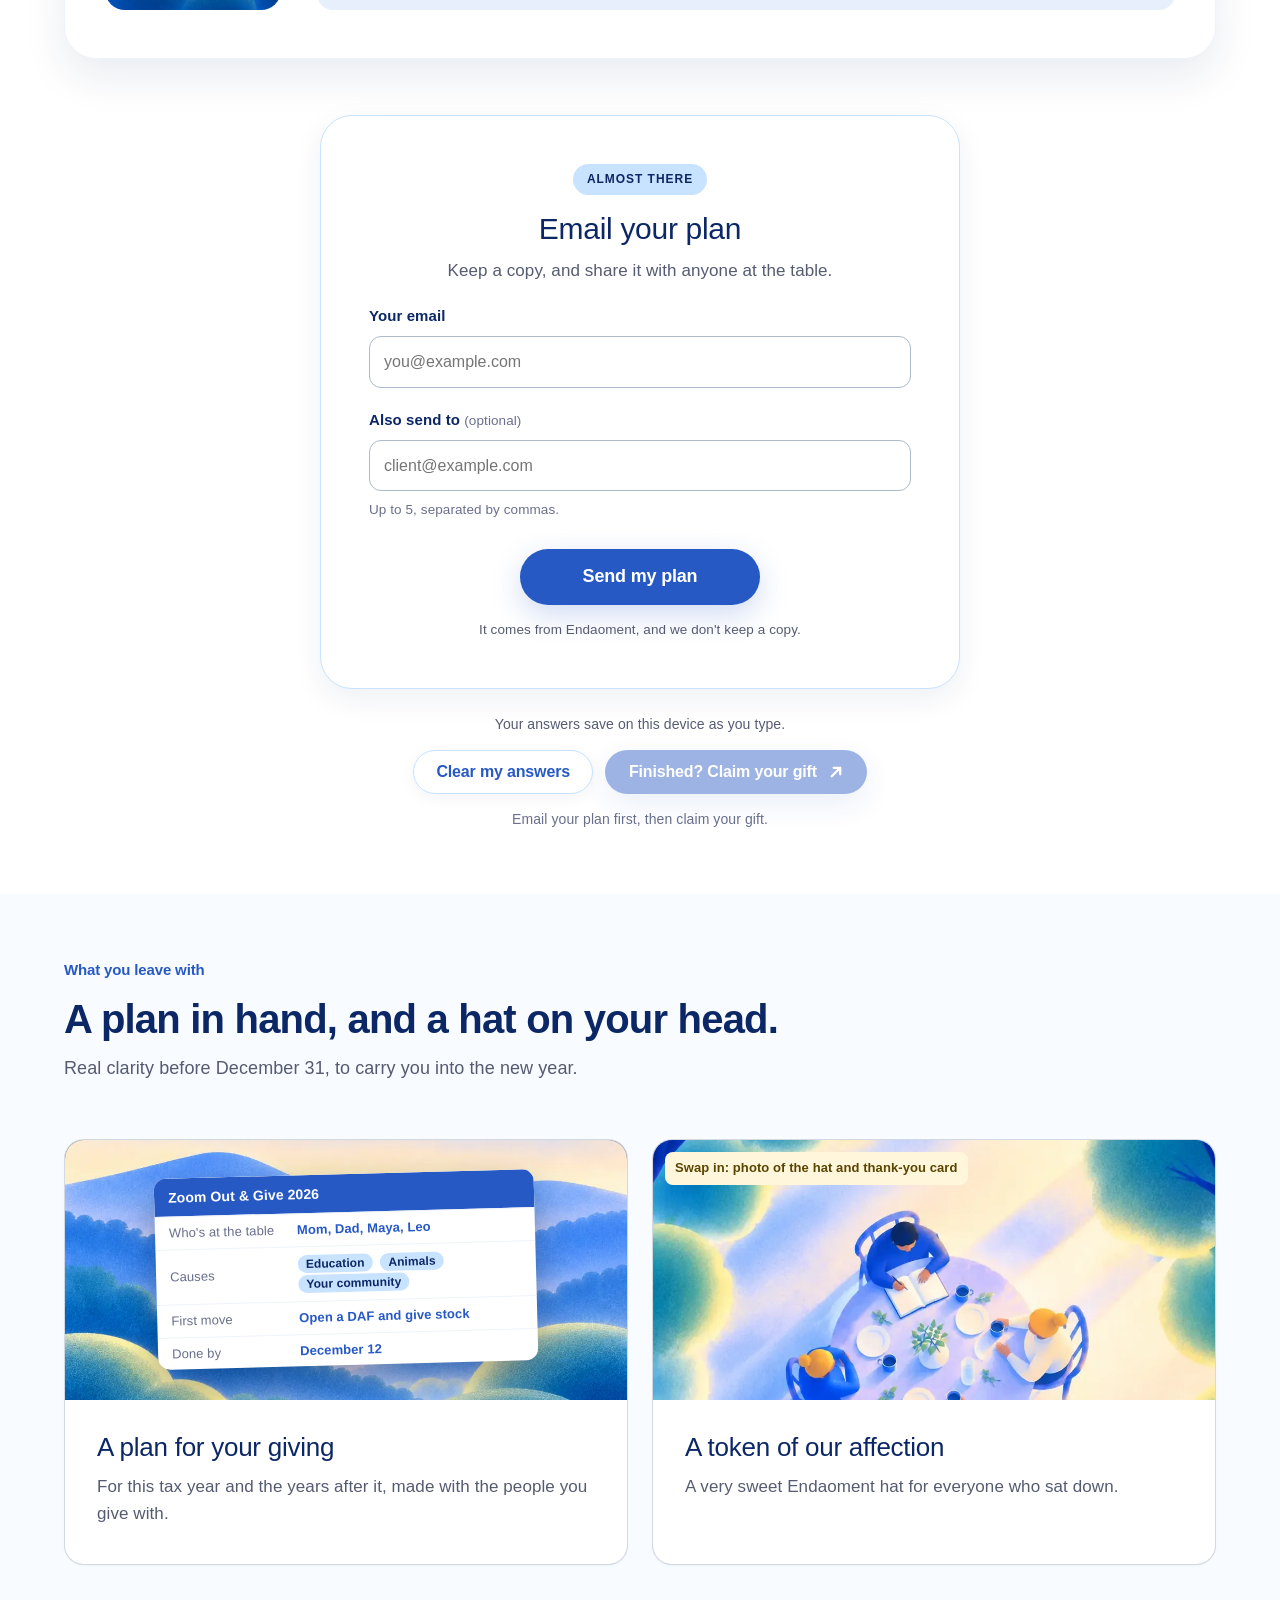
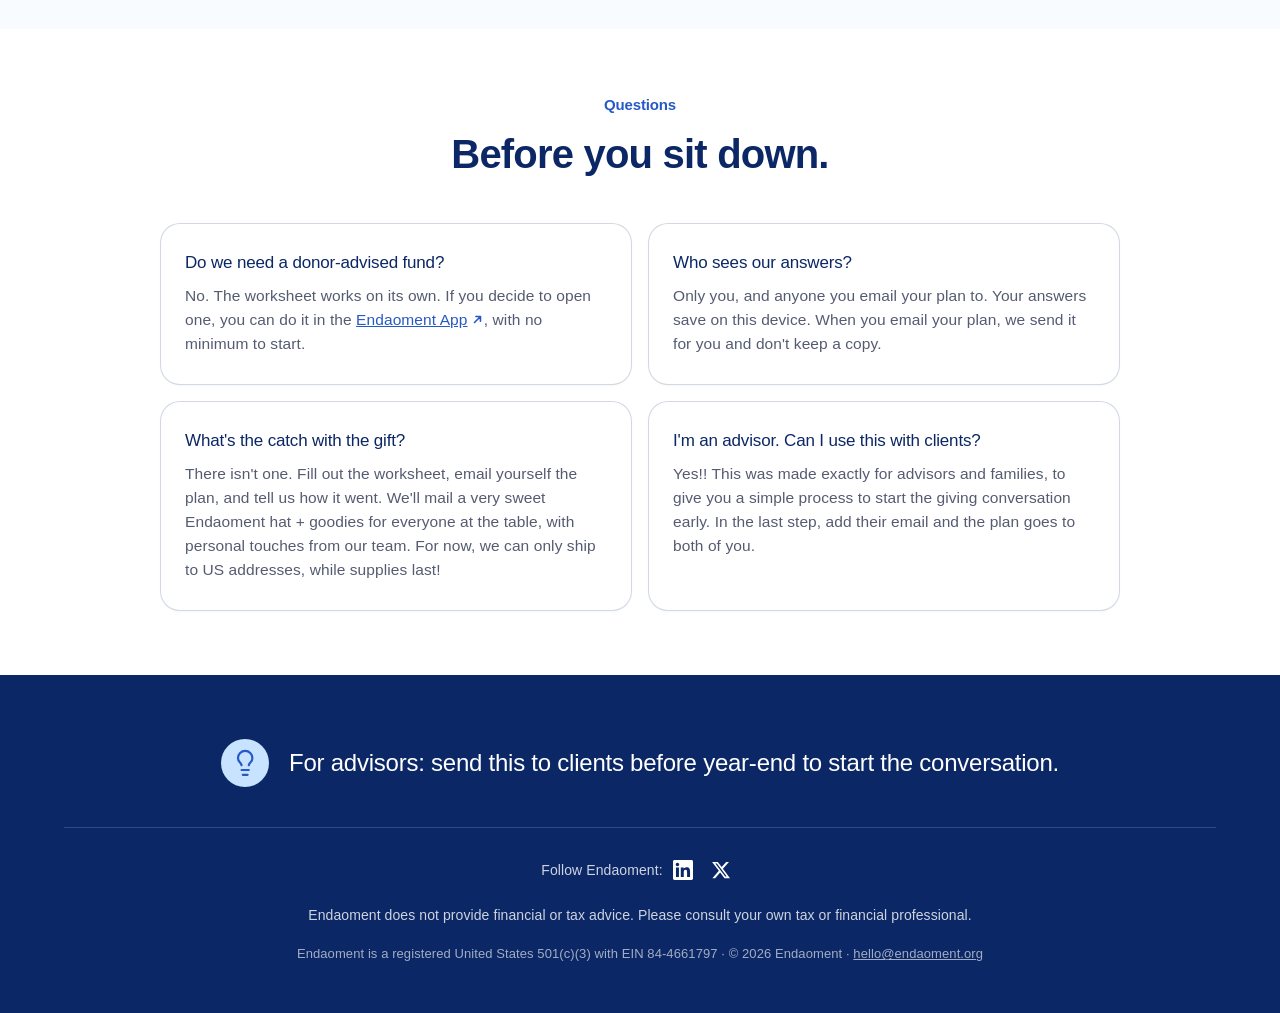
==== commit 45c24288: "Worksheet heading on one line on desktop Co-Authored-By: Claude Opus 5.5 <noreply@anthropic.com>" ====
--- a/index.html
+++ b/index.html
@@ -17,7 +17,7 @@
 <meta name="robots" content="noindex">
 <meta name="color-scheme" content="light">
 <link rel="preload" href="assets/forest.webp" as="image" type="image/webp">
-<link rel="stylesheet" href="assets/site.css?v=wshead">
+<link rel="stylesheet" href="assets/site.css?v=wsline">
 </head>
 <body>
 <div class="preview-bar" id="preview-bar" hidden>Preview for review. The forms don't send anything yet.</div>
@@ -510,6 +510,6 @@
 
 </script>
 <script>(()=>{const h=document.querySelector(".site-head");if(!h)return;const f=()=>h.classList.toggle("scrolled",scrollY>4);addEventListener("scroll",f,{passive:true});f();})();</script>
-<script src="assets/edit-mode.js?v=wshead"></script>
+<script src="assets/edit-mode.js?v=wsline"></script>
 </body>
 </html>
--- a/assets/site.css
+++ b/assets/site.css
@@ -994,3 +994,10 @@
 .foot-row .socials a{width:36px;min-width:36px;min-height:44px}
 main .claim-section,main.claim-section{padding-bottom:32px}
 body:has(.claim-section) .site-foot{padding-top:32px}
+
+/* Oct 26: worksheet intro heading on one line on desktop. The heading gets a wider box than the 680px section head; the line under it keeps 680px. Phones still wrap. */
+@media (min-width:900px){
+  #worksheet .ws-intro .section-head{max-width:900px}
+  #worksheet .ws-intro .section-head h2{white-space:nowrap}
+  #worksheet .ws-intro .section-head p{max-width:680px;margin-left:auto;margin-right:auto}
+}
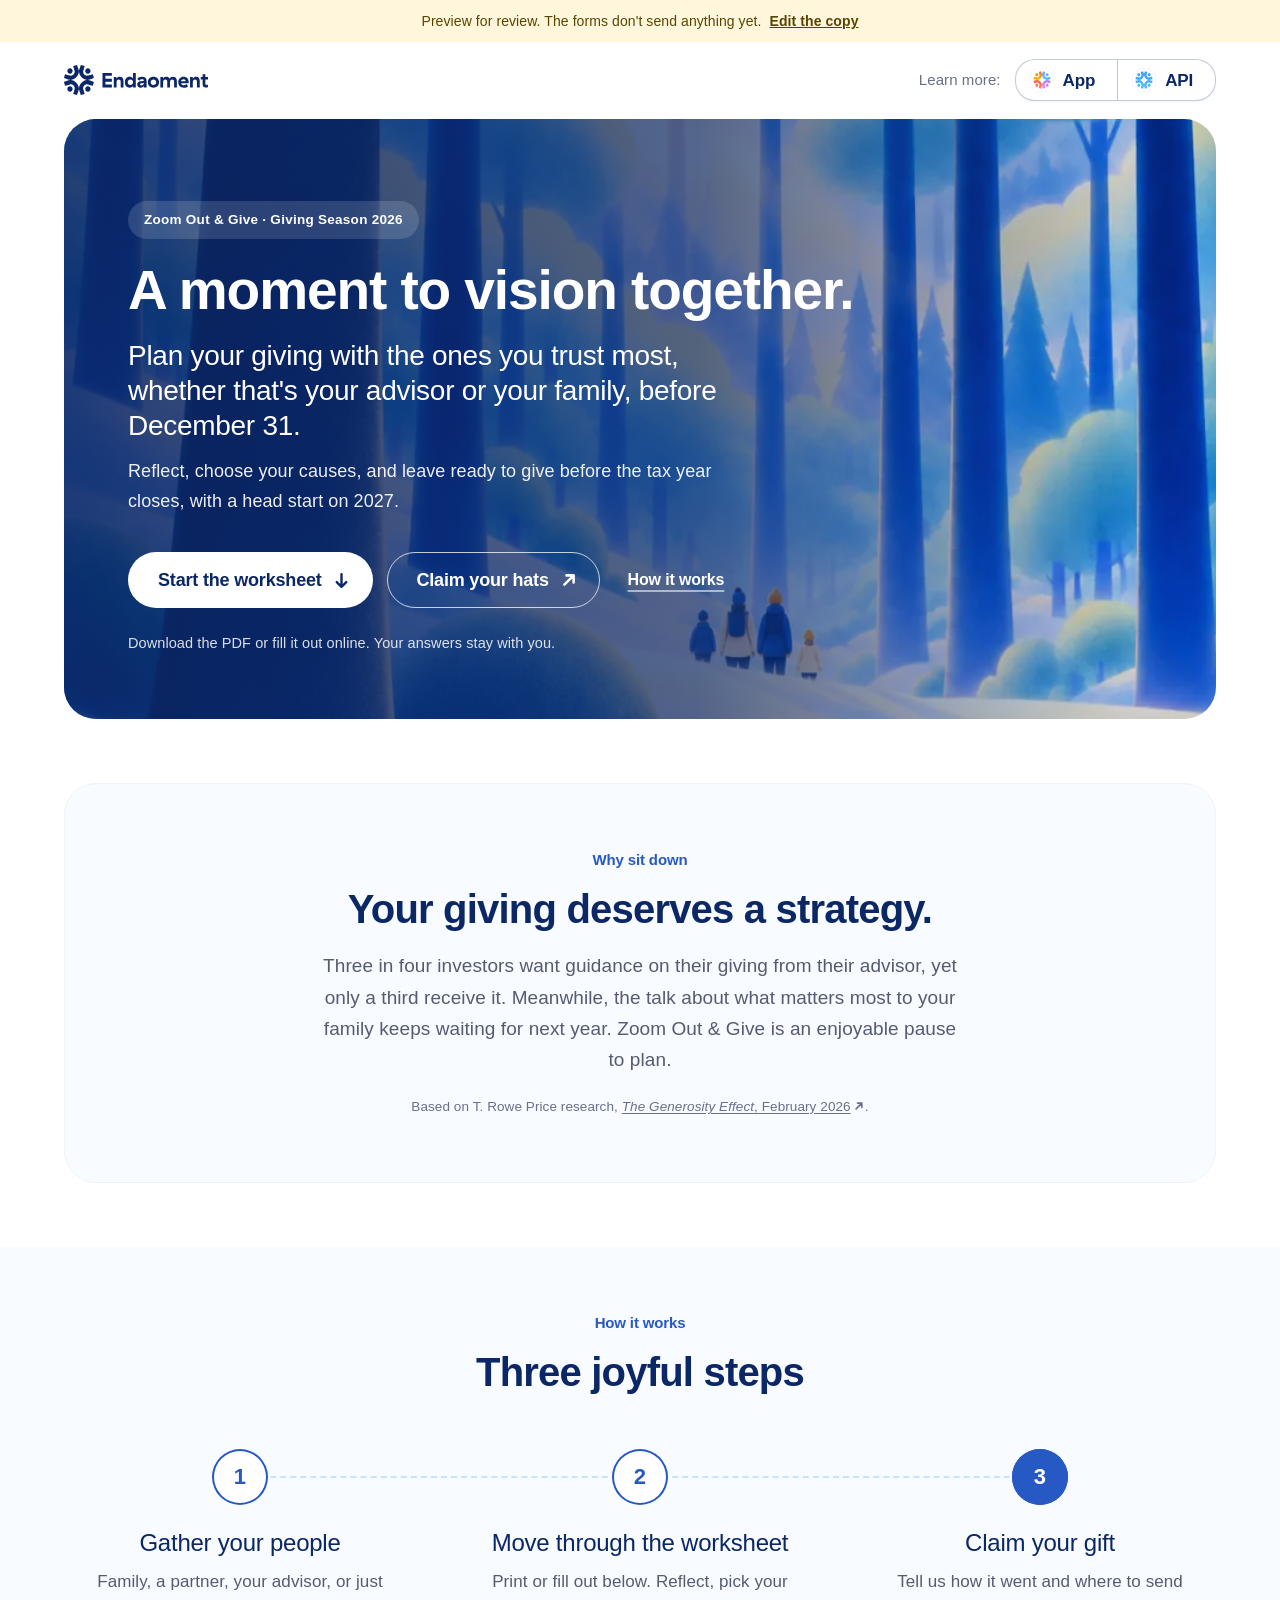
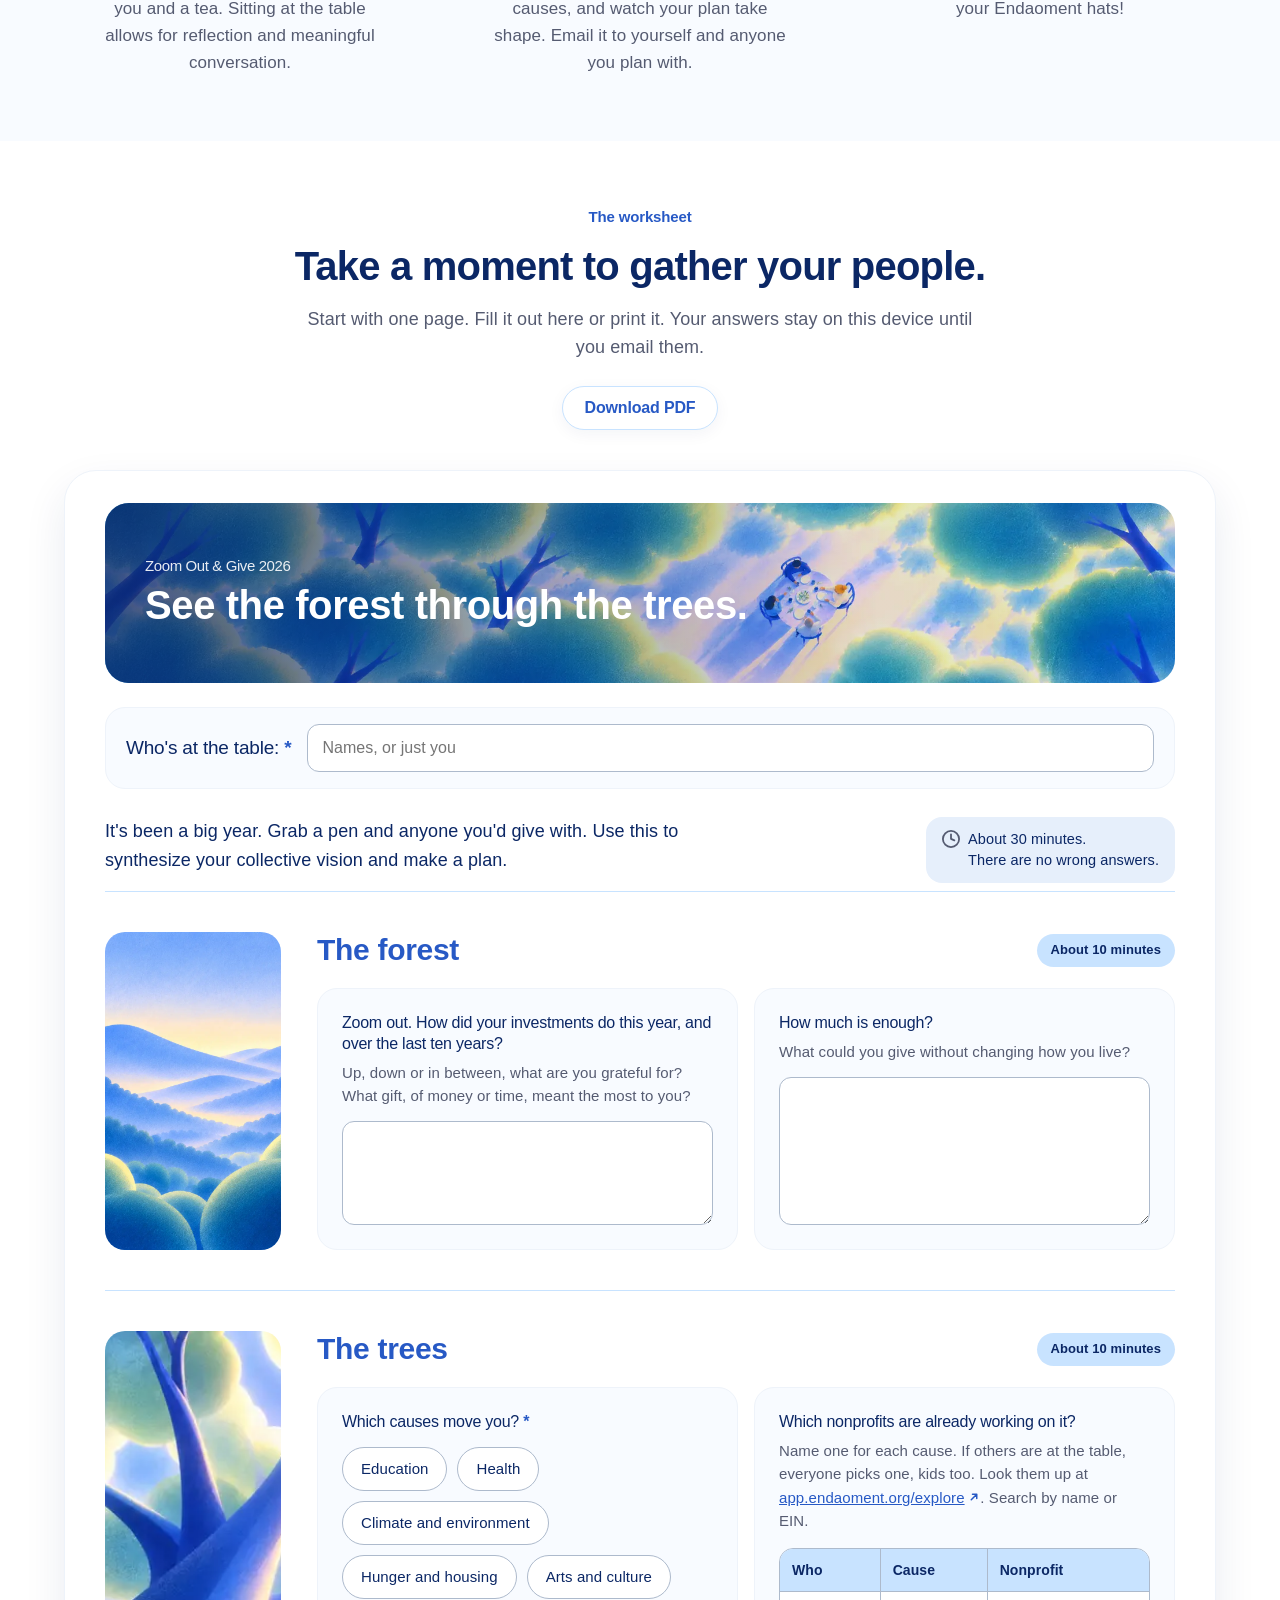
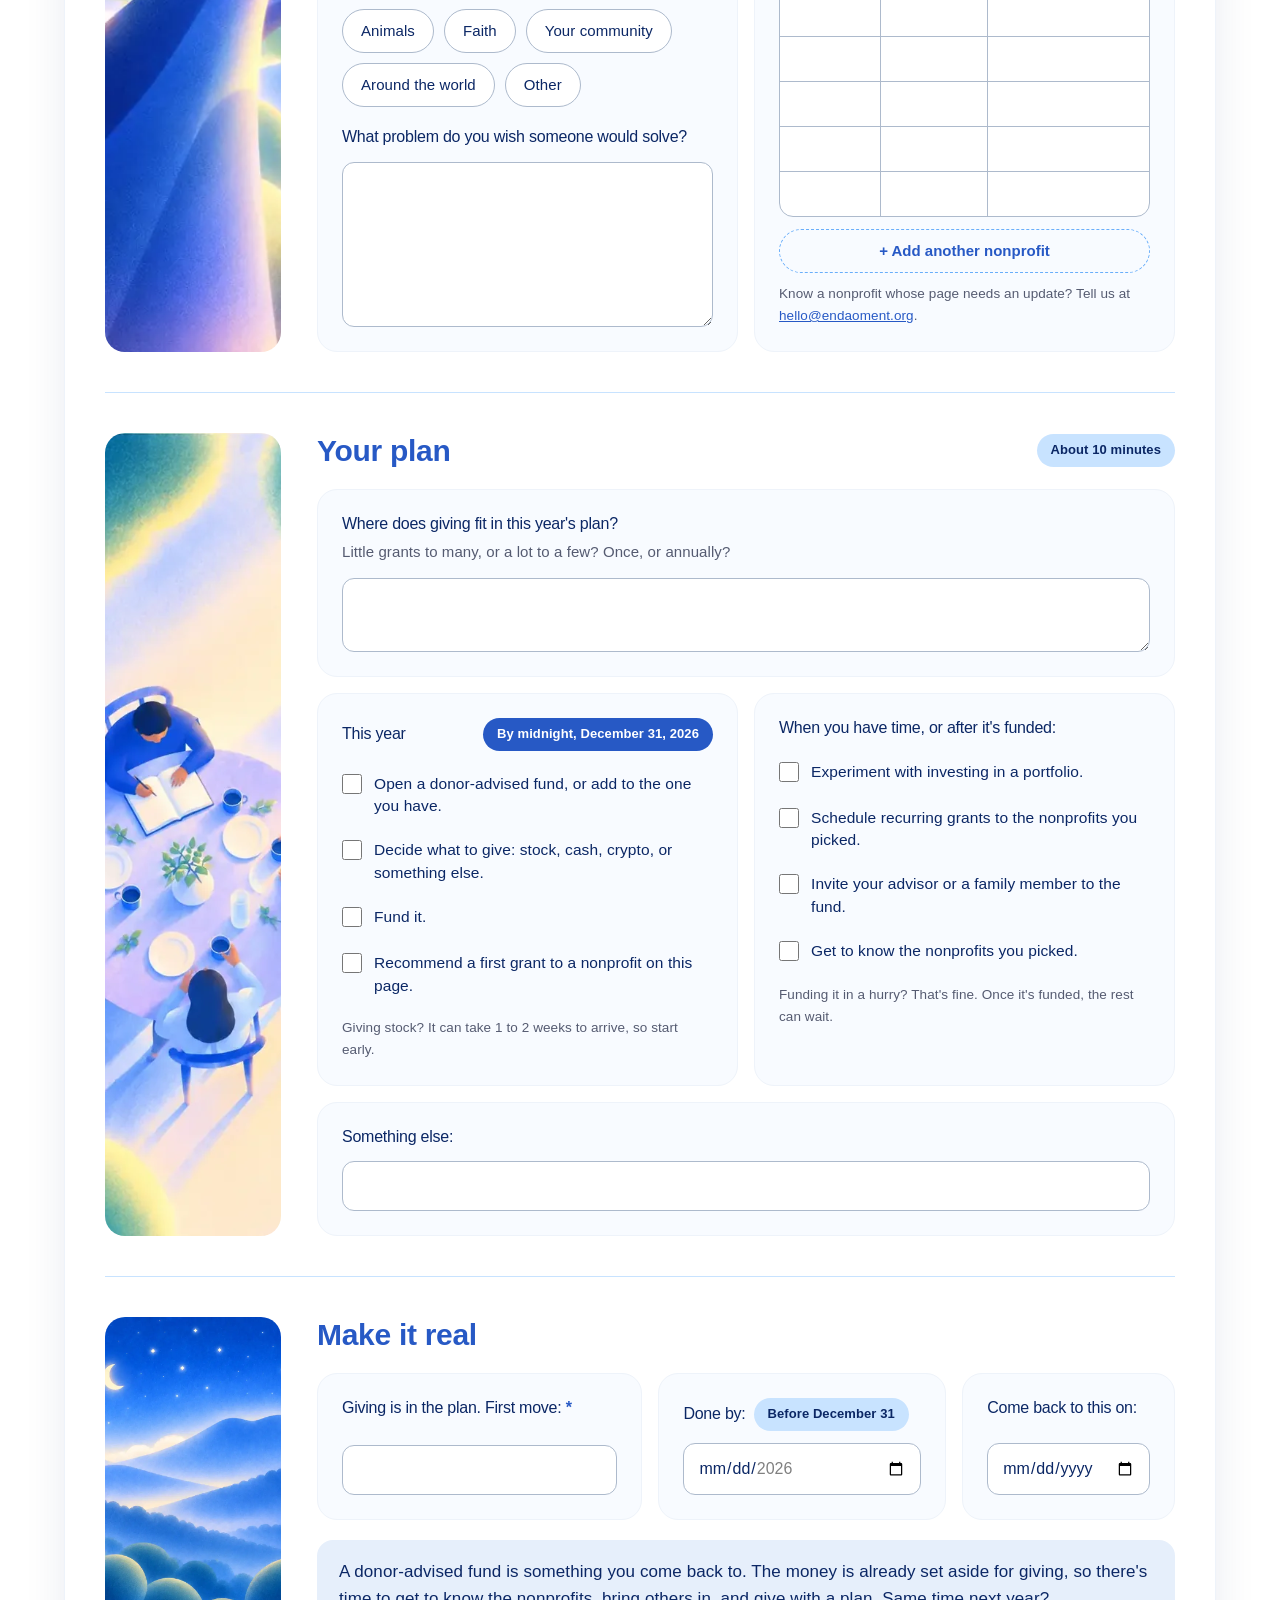
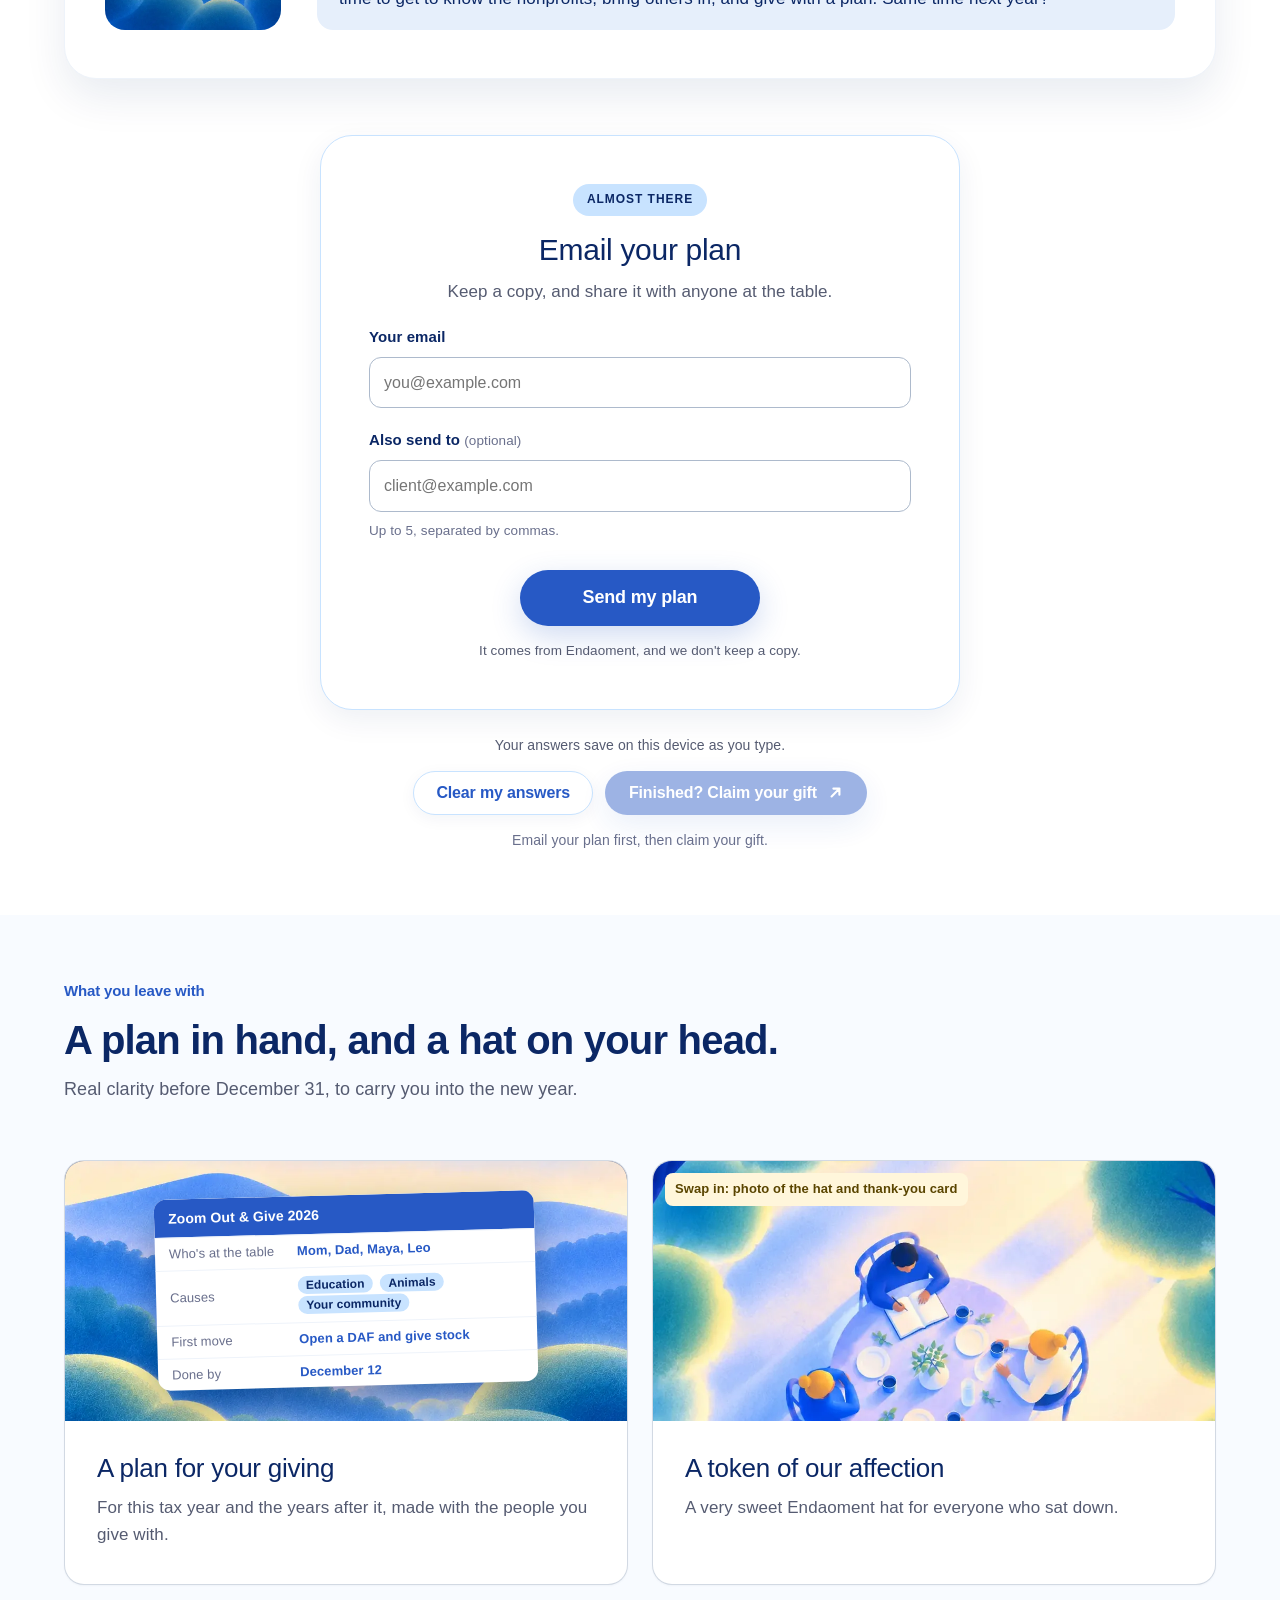
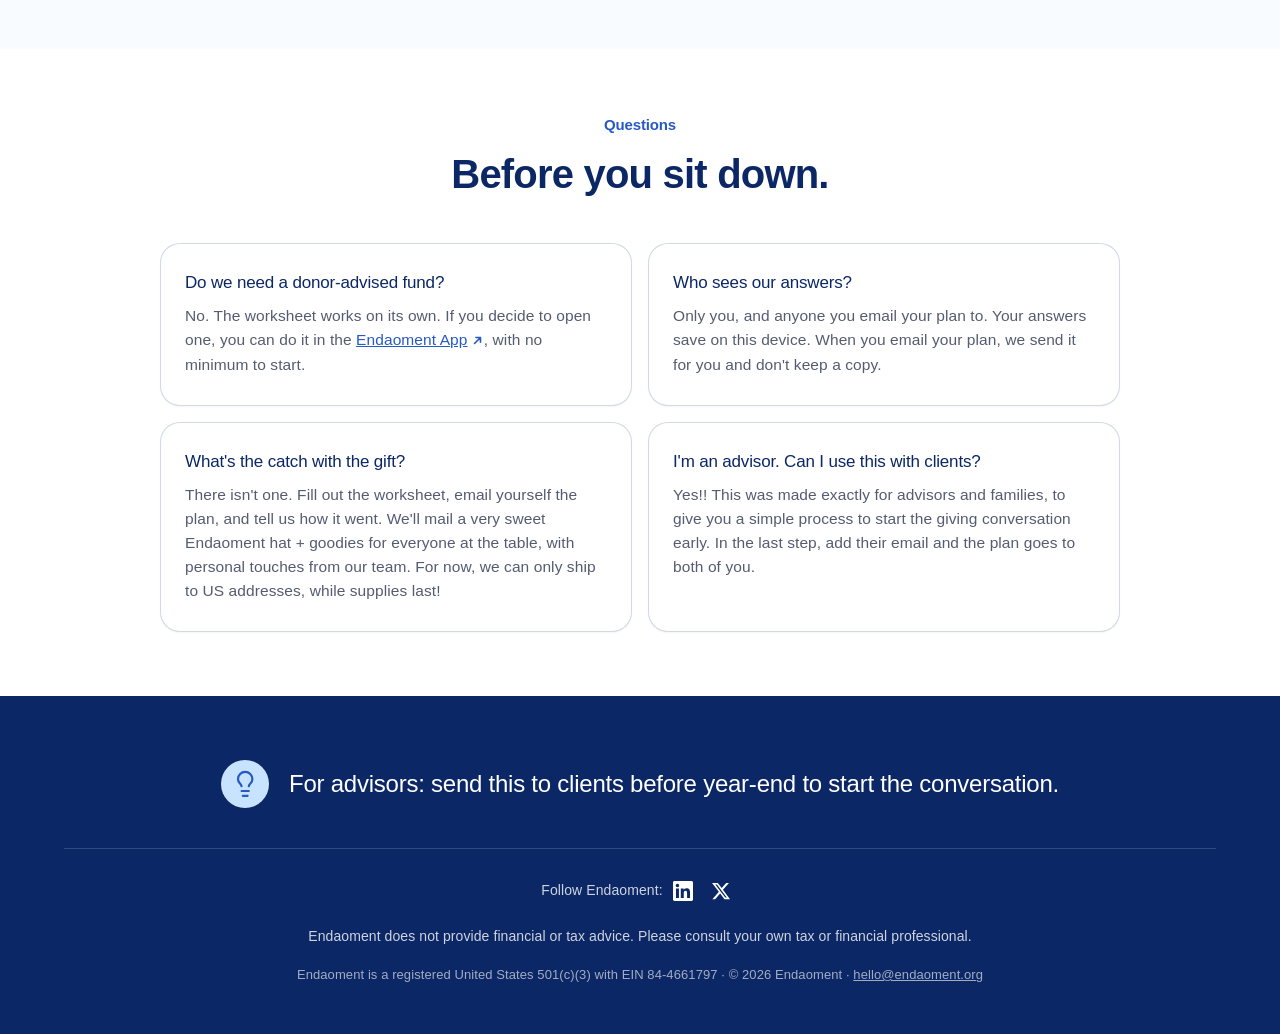
==== commit 25e7877c: "Worksheet first question asks about returns (Robbie) Co-Authored-By: Claude Opus 5.5 <noreply@anthro" ====
--- a/index.html
+++ b/index.html
@@ -17,7 +17,7 @@
 <meta name="robots" content="noindex">
 <meta name="color-scheme" content="light">
 <link rel="preload" href="assets/forest.webp" as="image" type="image/webp">
-<link rel="stylesheet" href="assets/site.css?v=wsline">
+<link rel="stylesheet" href="assets/site.css?v=returnsq">
 </head>
 <body>
 <div class="preview-bar" id="preview-bar" hidden>Preview for review. The forms don't send anything yet.</div>
@@ -104,8 +104,8 @@
             <div class="ws-title"><h3>The forest</h3><span class="pill">About 10 minutes</span></div>
             <div class="ws-cards">
               <div class="ws-card">
-                <label class="q" for="q-right">Zoom out on the last ten years. What went right?</label>
-                <p class="nudge">What are you proud of? What gift, of money or time, meant the most to you?</p>
+                <label class="q" for="q-right">Zoom out. How did your investments do this year, and over the last ten years?</label>
+                <p class="nudge">Up, down or in between, what are you grateful for? What gift, of money or time, meant the most to you?</p>
                 <textarea id="q-right" name="right"></textarea>
               </div>
               <div class="ws-card">
@@ -510,6 +510,6 @@
 
 </script>
 <script>(()=>{const h=document.querySelector(".site-head");if(!h)return;const f=()=>h.classList.toggle("scrolled",scrollY>4);addEventListener("scroll",f,{passive:true});f();})();</script>
-<script src="assets/edit-mode.js?v=wsline"></script>
+<script src="assets/edit-mode.js?v=returnsq"></script>
 </body>
 </html>
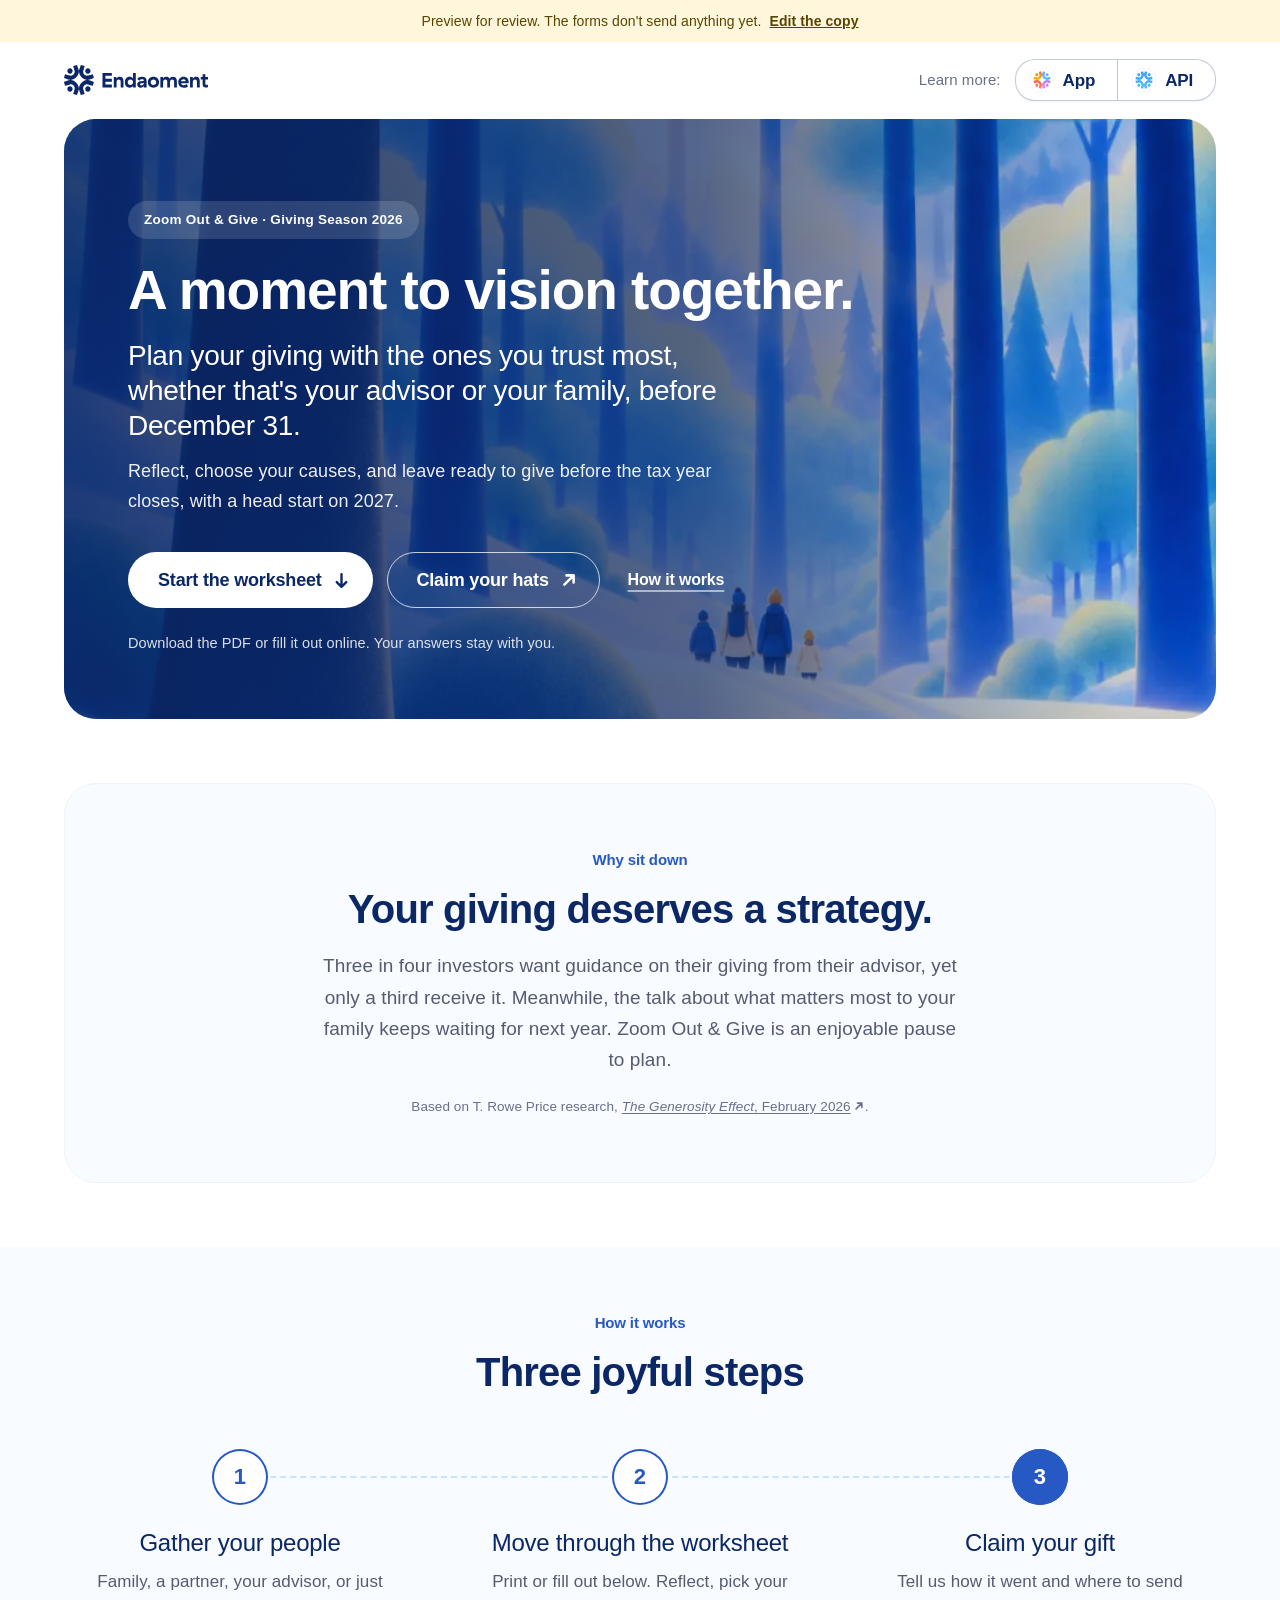
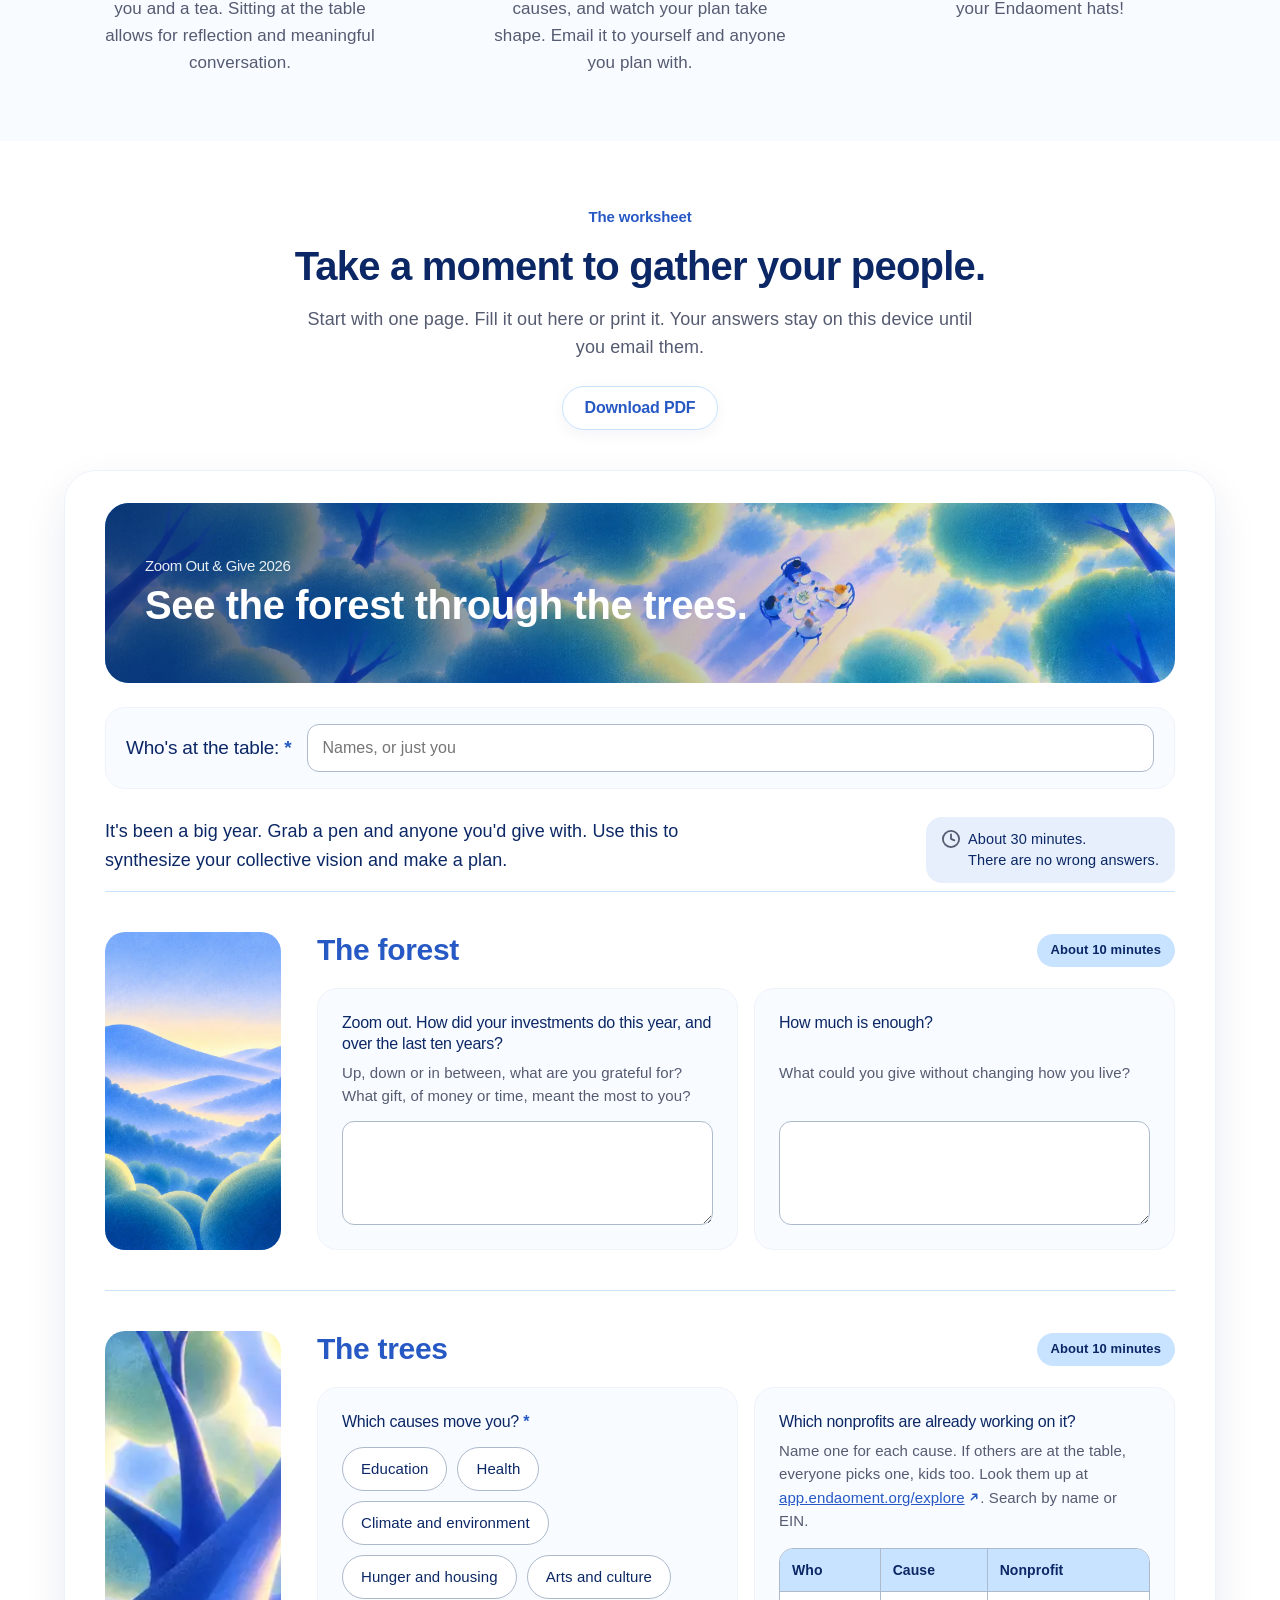
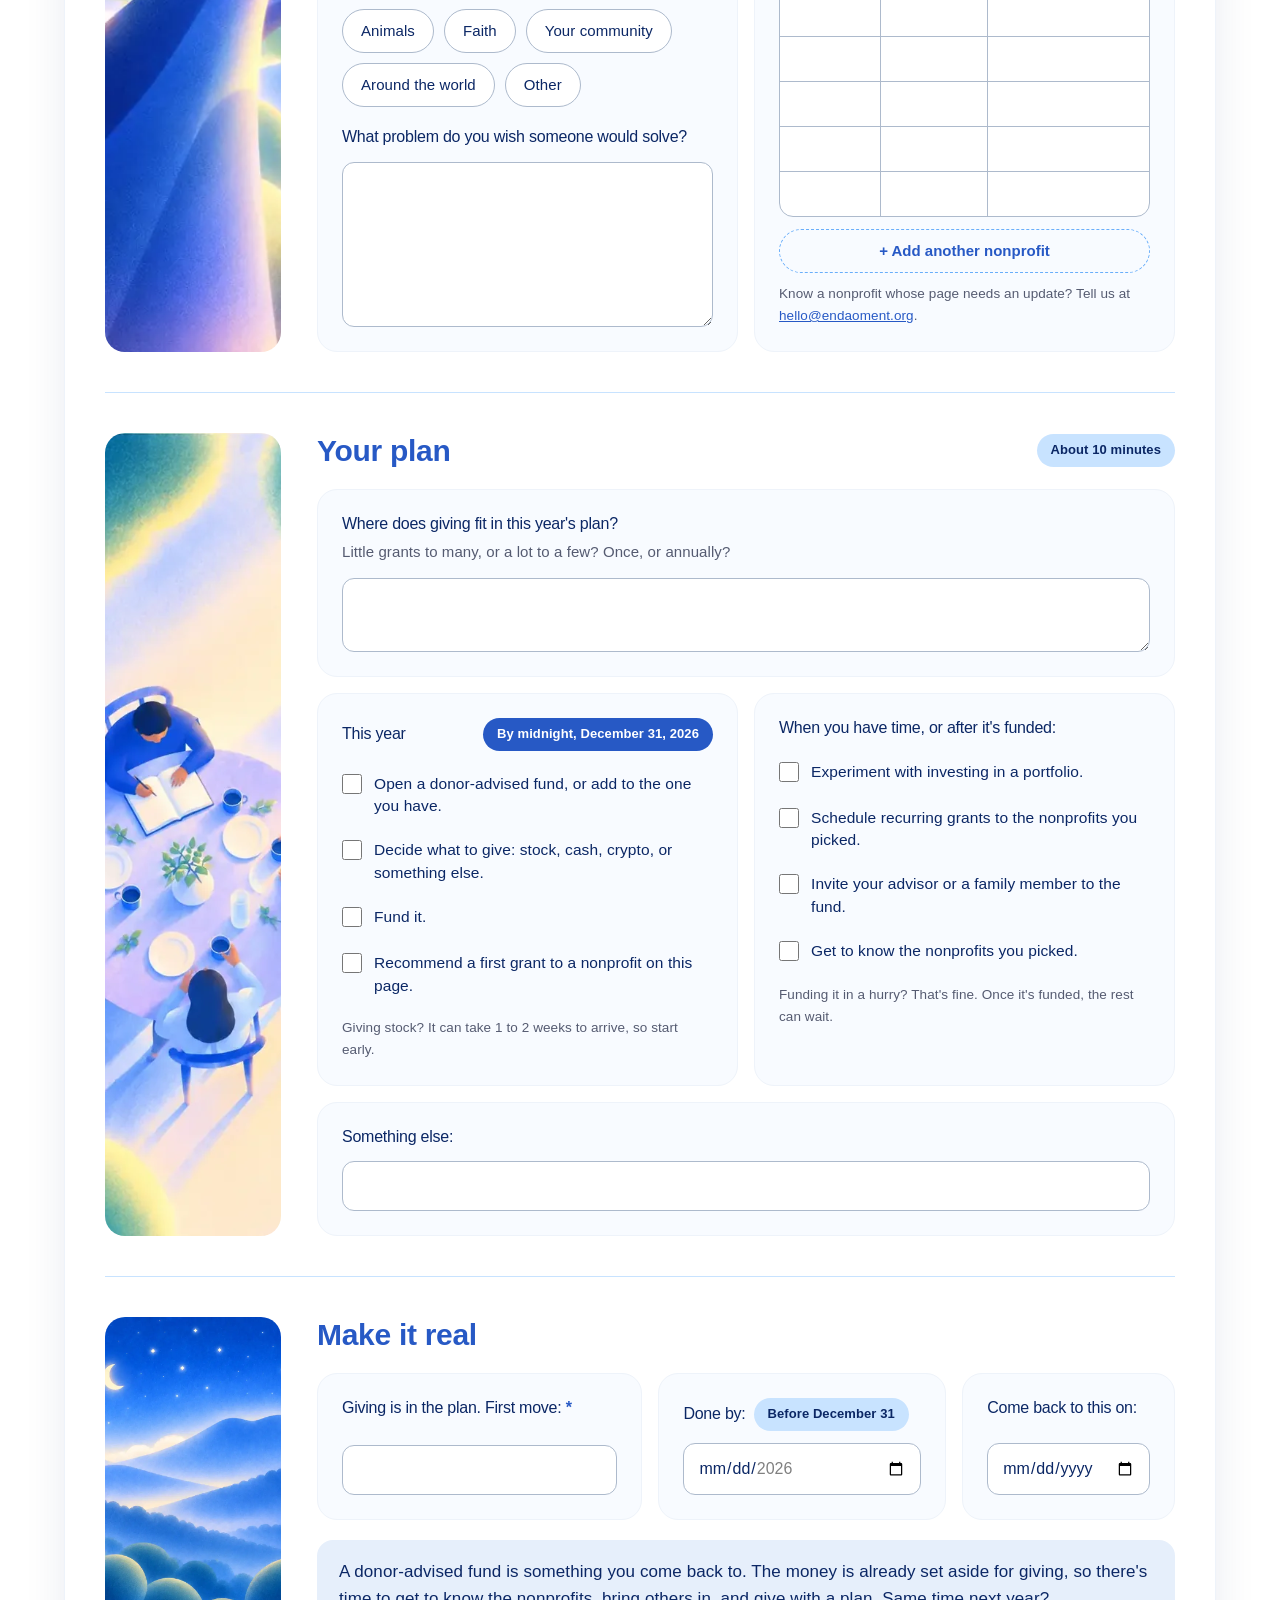
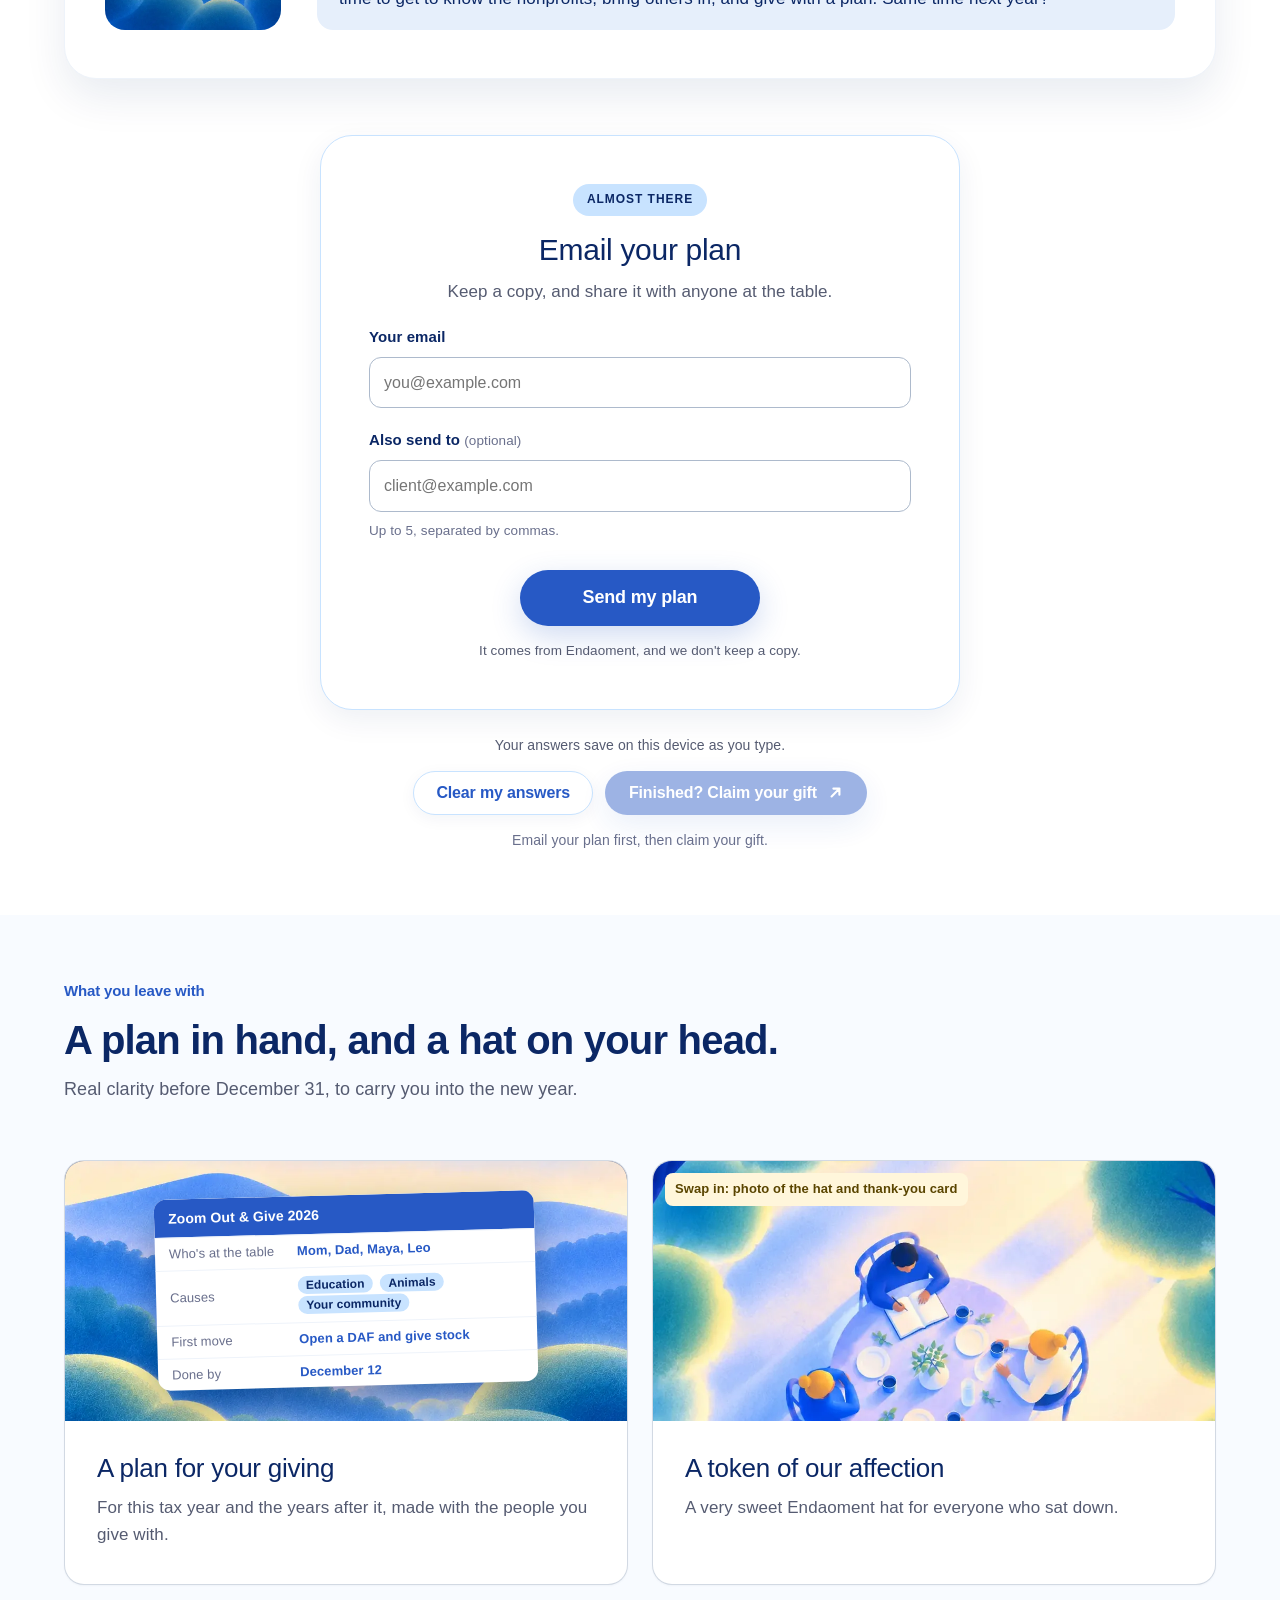
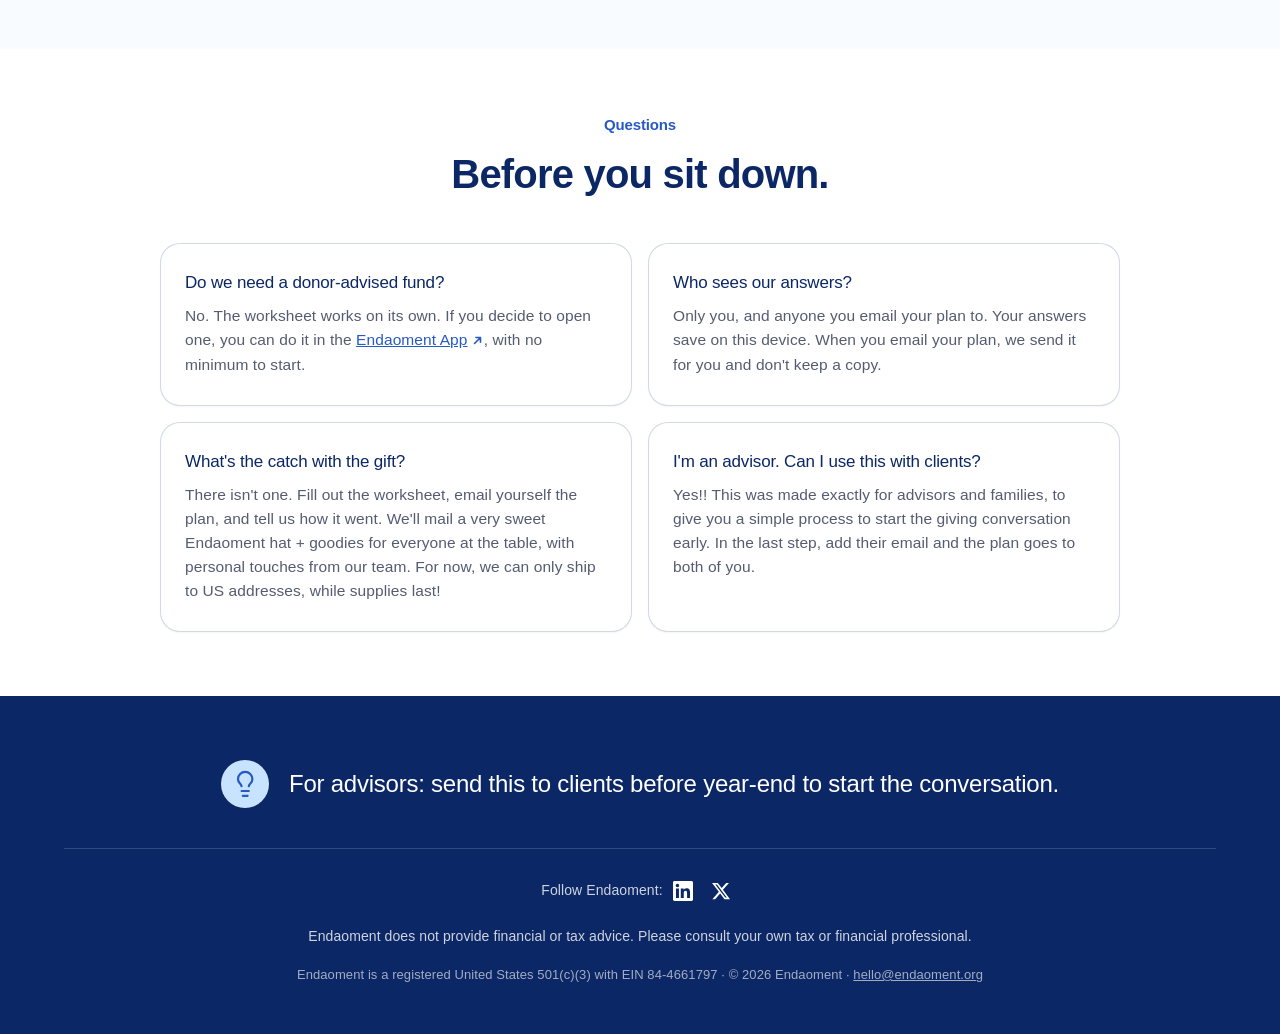
==== commit cbbb283d: "Forest cards: answer boxes line up Co-Authored-By: Claude Opus 5.5 <noreply@anthropic.com>" ====
--- a/index.html
+++ b/index.html
@@ -17,7 +17,7 @@
 <meta name="robots" content="noindex">
 <meta name="color-scheme" content="light">
 <link rel="preload" href="assets/forest.webp" as="image" type="image/webp">
-<link rel="stylesheet" href="assets/site.css?v=returnsq">
+<link rel="stylesheet" href="assets/site.css?v=forestalign">
 </head>
 <body>
 <div class="preview-bar" id="preview-bar" hidden>Preview for review. The forms don't send anything yet.</div>
@@ -510,6 +510,6 @@
 
 </script>
 <script>(()=>{const h=document.querySelector(".site-head");if(!h)return;const f=()=>h.classList.toggle("scrolled",scrollY>4);addEventListener("scroll",f,{passive:true});f();})();</script>
-<script src="assets/edit-mode.js?v=returnsq"></script>
+<script src="assets/edit-mode.js?v=forestalign"></script>
 </body>
 </html>
--- a/assets/site.css
+++ b/assets/site.css
@@ -1001,3 +1001,10 @@
   #worksheet .ws-intro .section-head h2{white-space:nowrap}
   #worksheet .ws-intro .section-head p{max-width:680px;margin-left:auto;margin-right:auto}
 }
+
+/* Oct 26: The forest row. The first question now wraps to two lines, so the two cards share rows (question, nudge, box) and both answer boxes start at the same height. Side by side only. */
+@media (min-width:700px){
+  .ws-cards:has(#q-right){grid-template-rows:auto auto 1fr;row-gap:0}
+  .ws-cards:has(#q-right)>.ws-card{display:grid;grid-row:span 3;grid-template-rows:subgrid;align-content:start}
+  .ws-cards:has(#q-right)>.ws-card>textarea{align-self:stretch}
+}
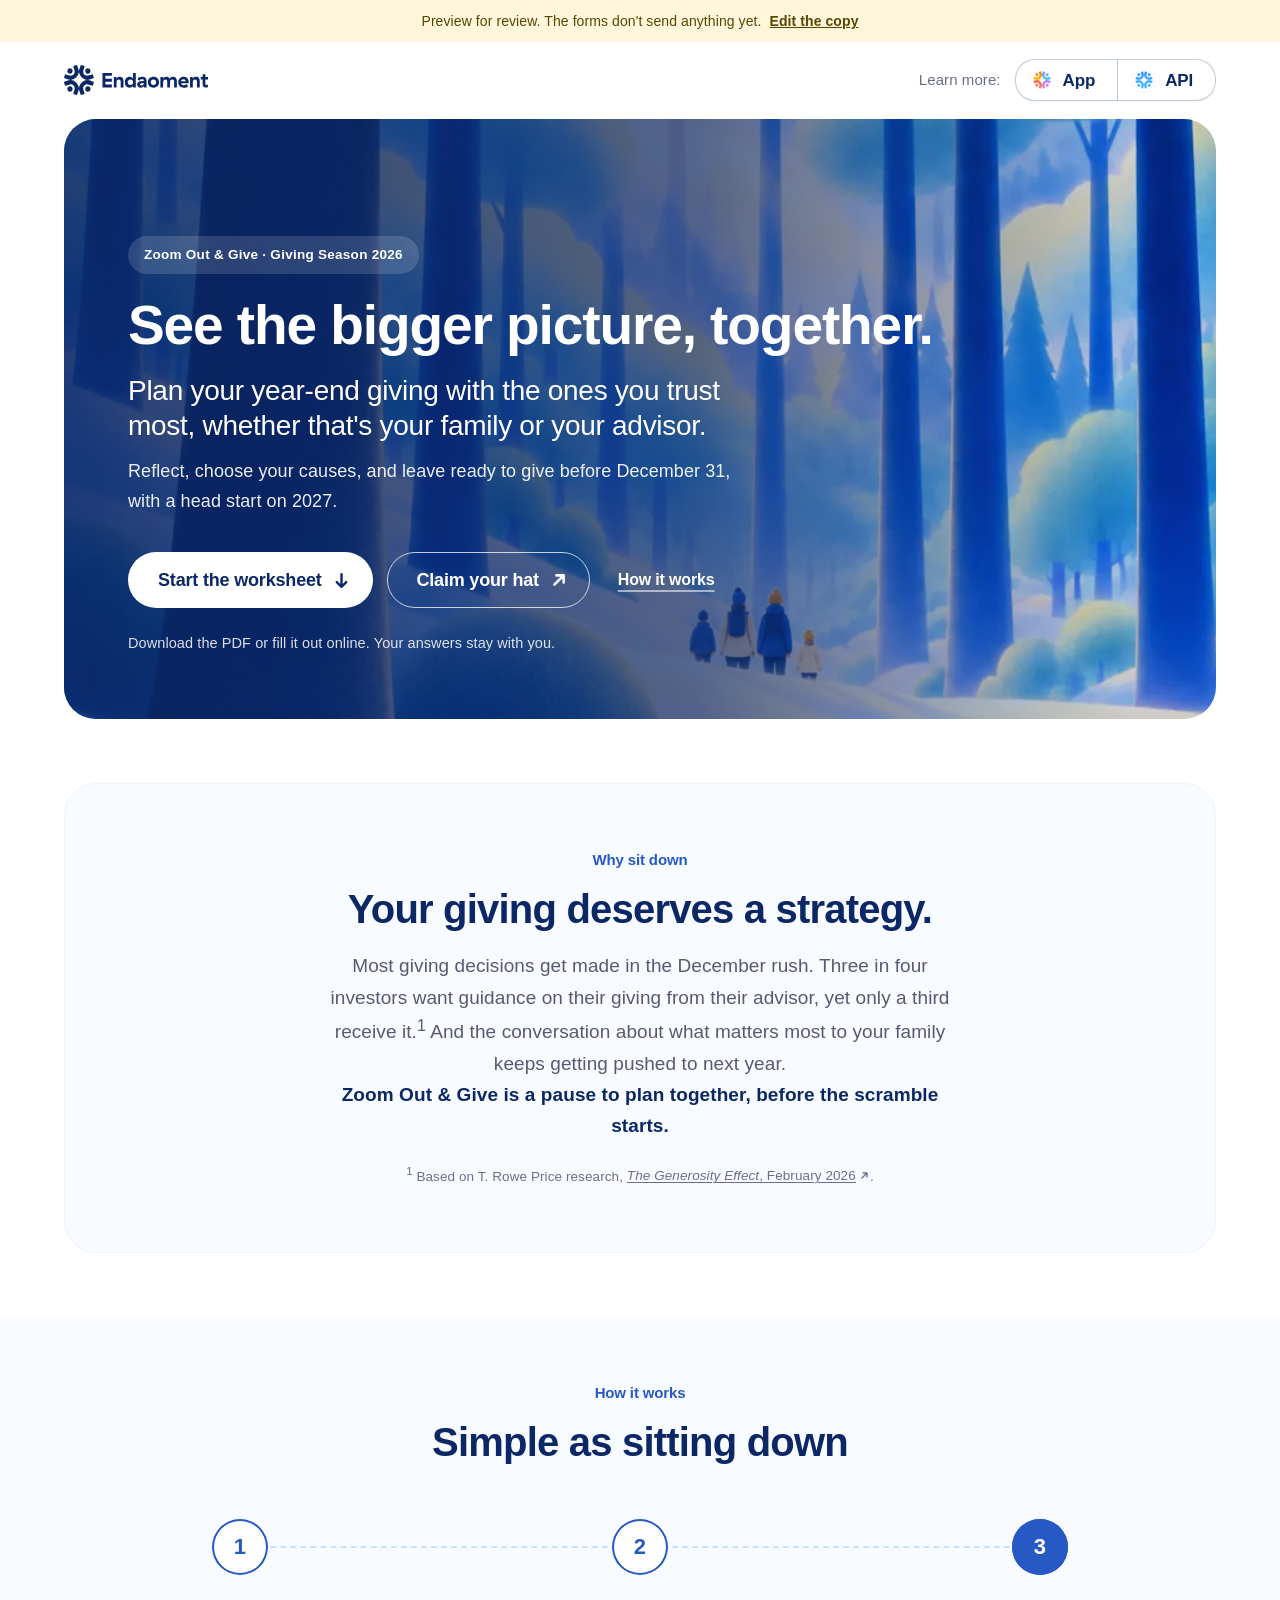
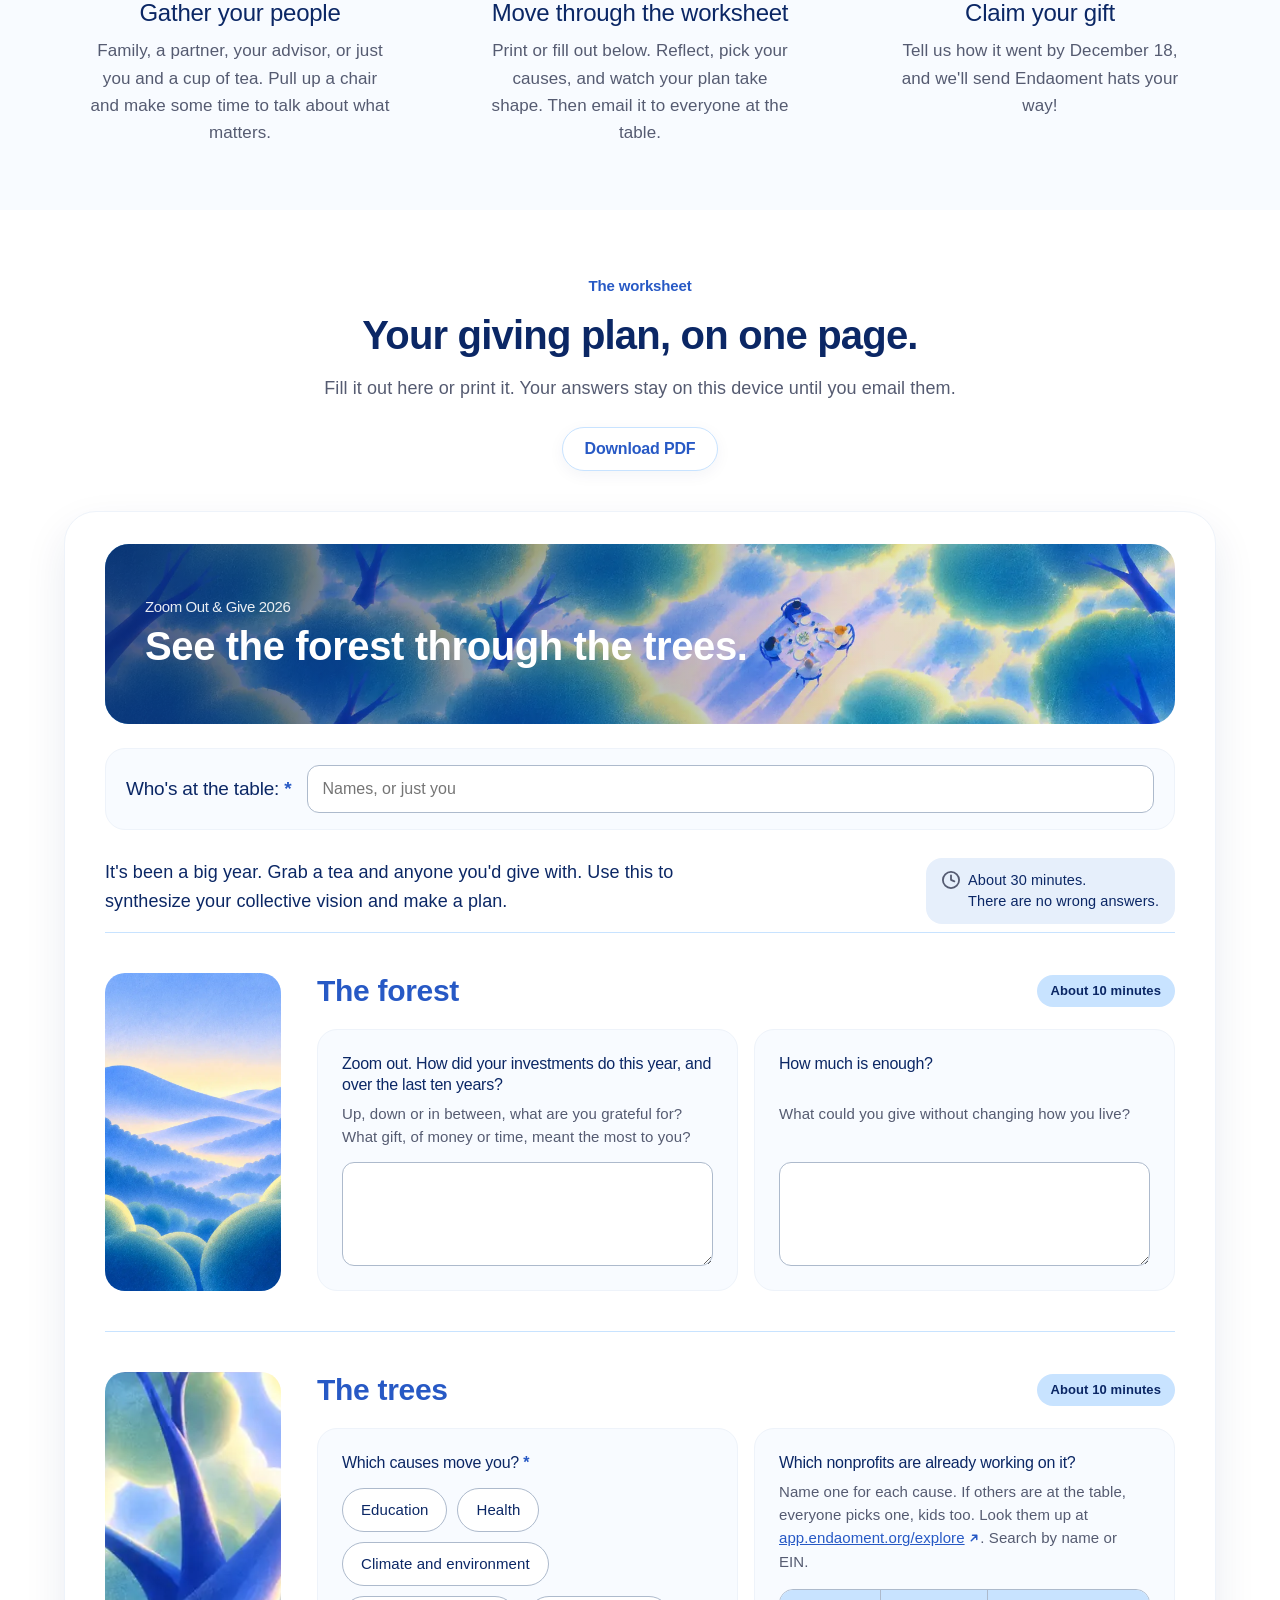
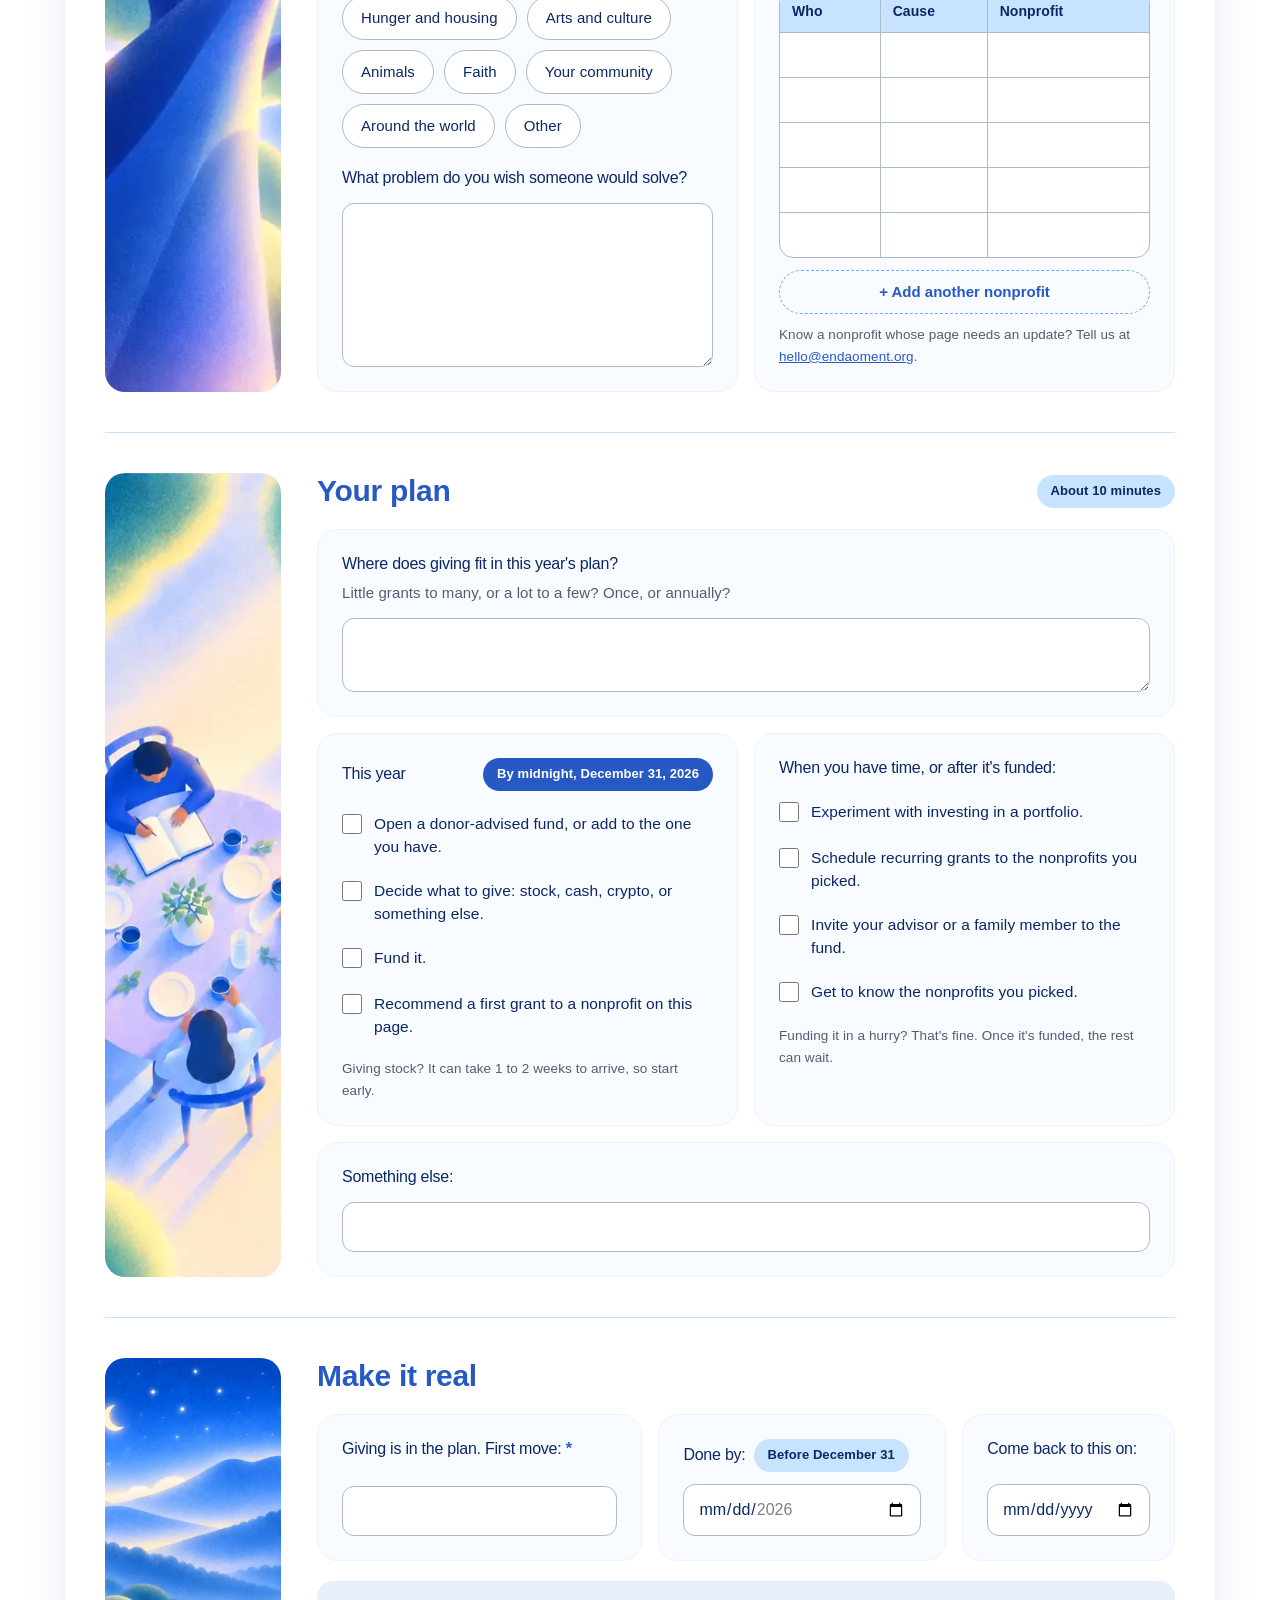
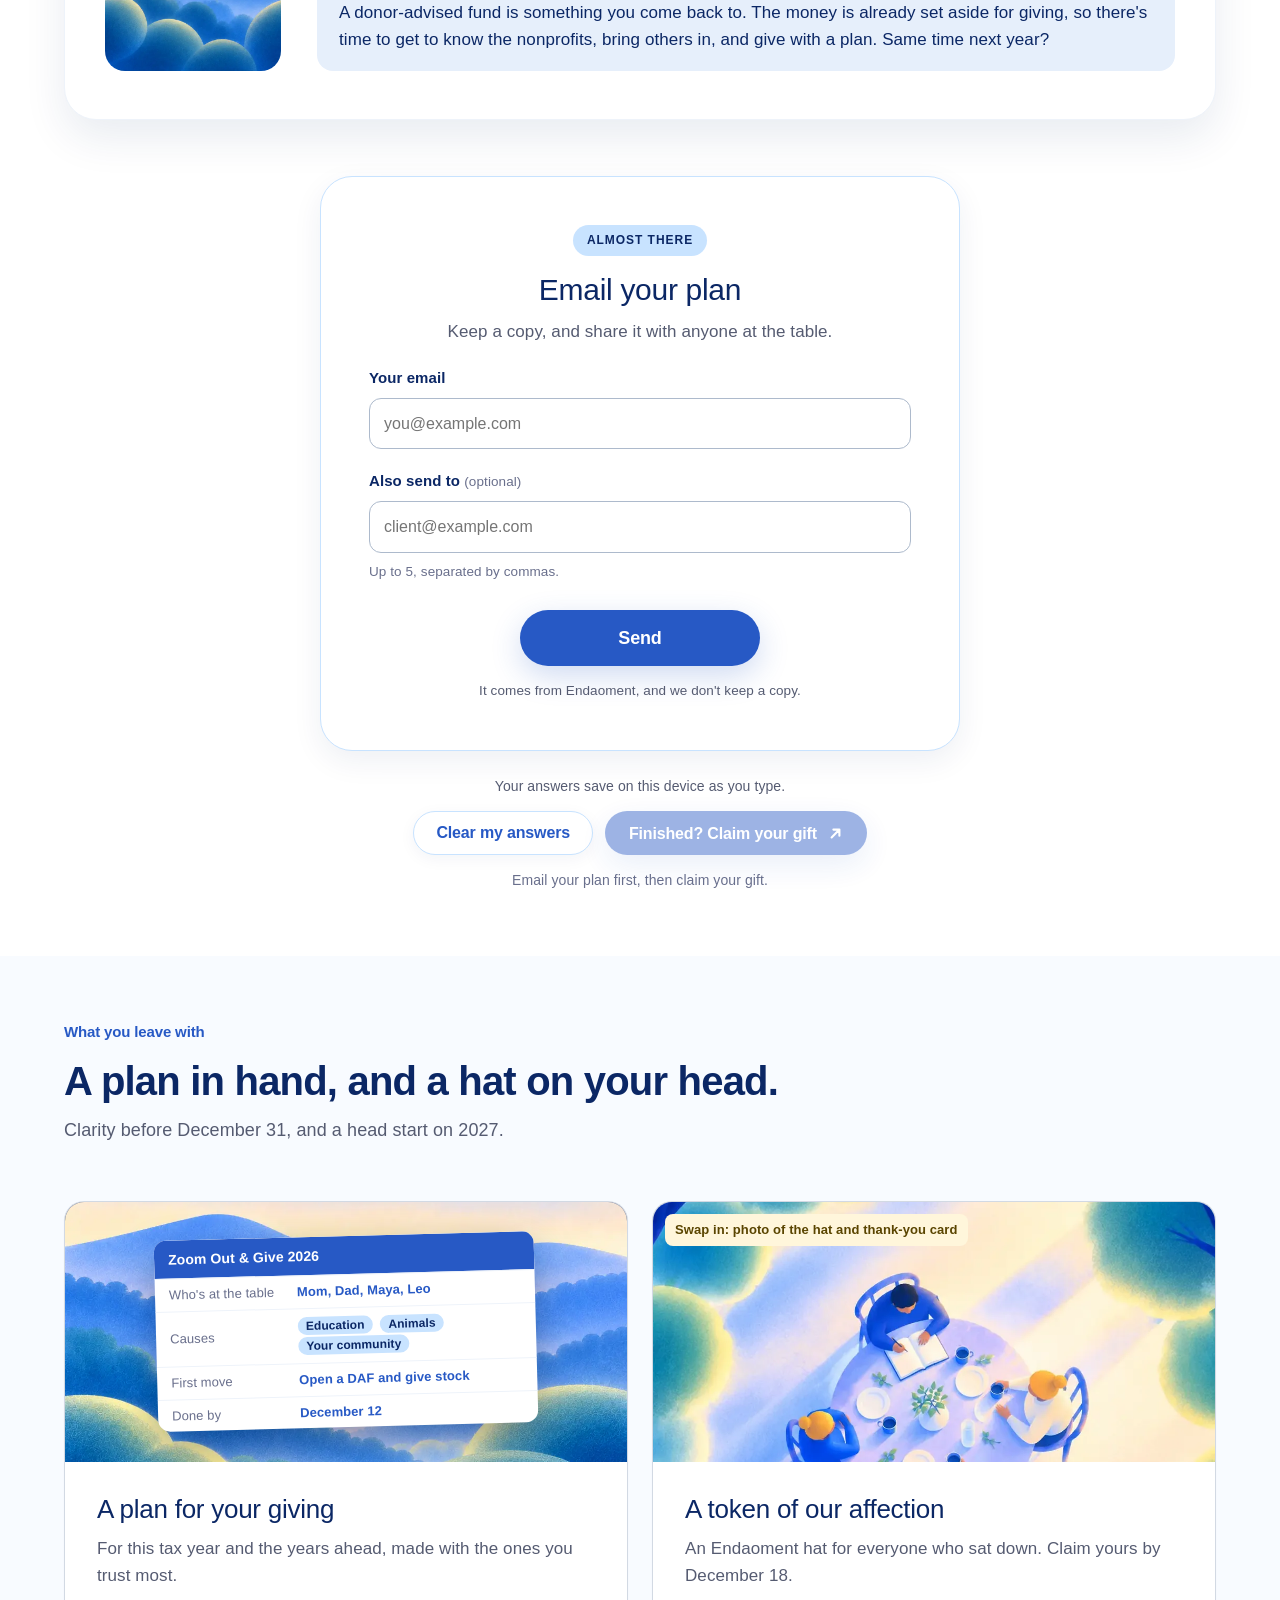
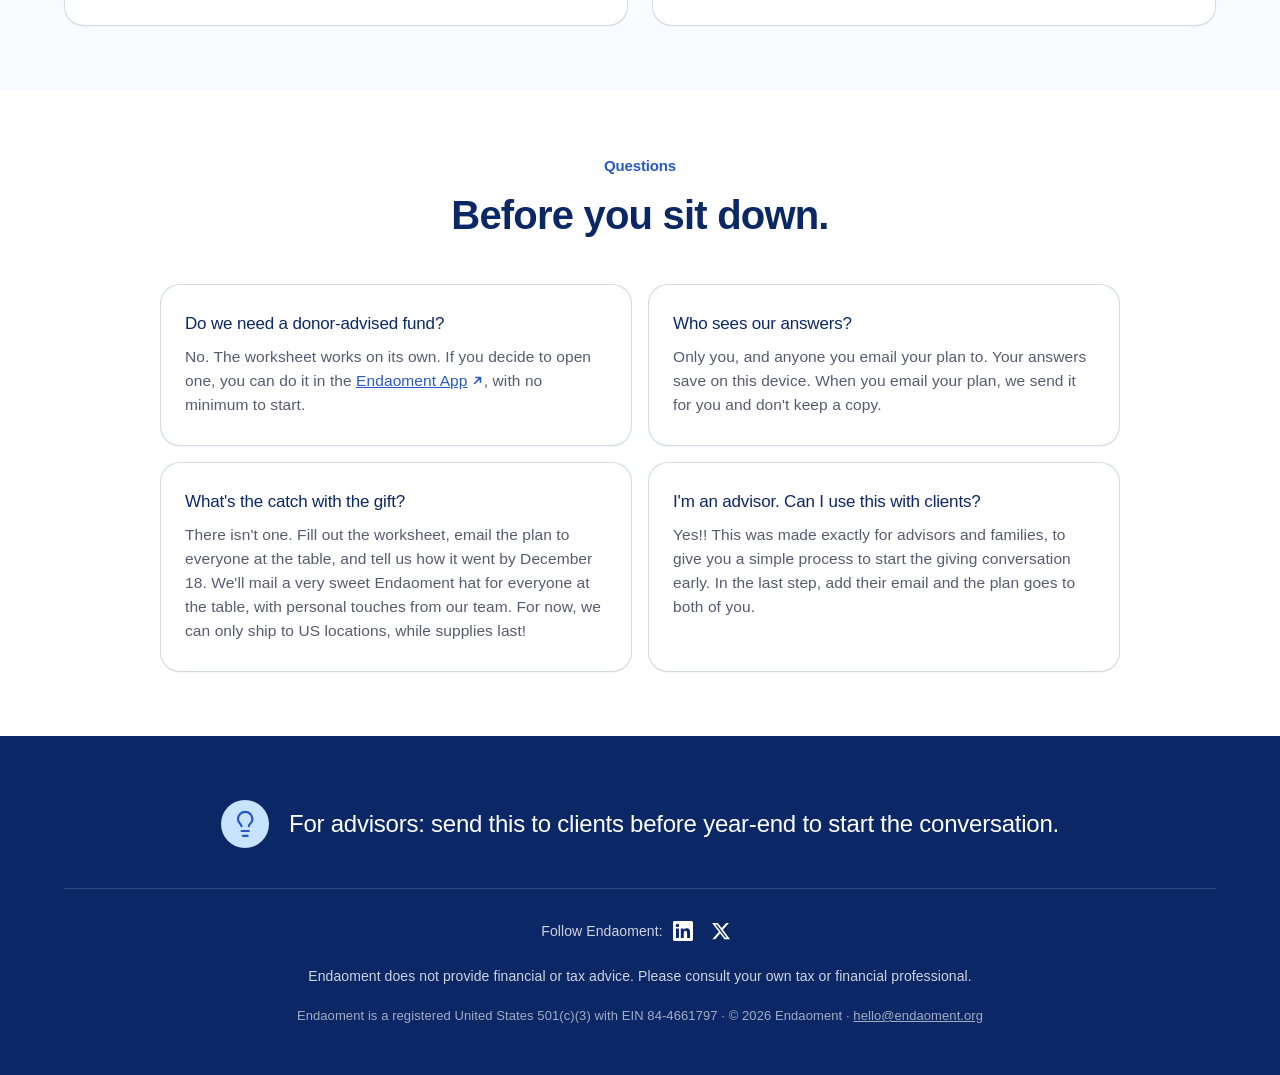
==== commit e657b330: "Copy edits from Bruxa's re-review (IS-37756) All three pages: Bruxa's 28 exported edits, plus the FA" ====
--- a/index.html
+++ b/index.html
@@ -6,7 +6,7 @@
 <title>Zoom Out &amp; Give 2026 | Endaoment</title>
 <meta name="description" content="Zoom Out &amp; Give: a giving exercise for the end of the year. Plan your giving with your people on one page, then claim your gift.">
 <meta property="og:title" content="Zoom Out &amp; Give 2026">
-<meta property="og:description" content="Take a moment to gather with your people and plan your giving. Start with one page.">
+<meta property="og:description" content="See the bigger picture, together. Plan your year-end giving with the ones you trust most.">
 <meta property="og:type" content="website">
 <meta property="og:site_name" content="Endaoment">
 <meta property="og:url" content="https://__SITE_URL__/">
@@ -34,12 +34,12 @@
     <div class="hero">
       <div class="hero-inner">
         <span class="kicker">Zoom Out &amp; Give · Giving Season 2026</span>
-        <h1>A moment to vision together.</h1>
-        <p class="hero-what">Plan your giving with the ones you trust most, whether that's your advisor or your family, before December 31.</p>
-        <p class="lede">Reflect, choose your causes, and leave ready to give before the tax year closes, with a head start on 2027.</p>
+        <h1>See the bigger picture, together.</h1>
+        <p class="hero-what">Plan your year-end giving with the ones you trust most, whether that's your family or your advisor.</p>
+        <p class="lede">Reflect, choose your causes, and leave ready to give before December 31, with a head start on 2027.</p>
         <div class="btn-row">
           <a class="btn btn-light" href="#worksheet" id="hero-ws">Start the worksheet</a>
-          <a class="btn btn-ghost claim-link" href="claim/">Claim your hats</a>
+          <a class="btn btn-ghost claim-link" href="claim/">Claim your hat</a>
           <a class="btn btn-quiet" href="#how">How it works</a>
         </div>
         <p class="meta">Download the PDF or fill it out online. Your answers stay with you.</p>
@@ -54,8 +54,9 @@
           <div class="eyebrow">Why sit down</div>
           <h2>Your giving deserves a strategy.</h2>
           <div class="why-text">
-            <p>Three in four investors want guidance on their giving from their advisor, yet only a third receive it. Meanwhile, the talk about what matters most to your family keeps waiting for next year. Zoom Out &amp; Give is an enjoyable pause to plan.</p>
-            <p class="why-source">Based on T. Rowe Price research, <a href="https://www.troweprice.com/en/us/press/2026/press-release--t--rowe-price-survey-finds-charitable-giving-plan" target="_blank" rel="noopener"><em>The Generosity Effect</em>, February 2026</a>.</p>
+            <p>Most giving decisions get made in the December rush. Three in four investors want guidance on their giving from their advisor, yet only a third receive it.<sup>1</sup> And the conversation about what matters most to your family keeps getting pushed to next year.</p>
+            <p>Zoom Out &amp; Give is a pause to plan together, before the scramble starts.</p>
+            <p class="why-source"><sup>1</sup> Based on T. Rowe Price research, <a href="https://www.troweprice.com/en/us/press/2026/press-release--t--rowe-price-survey-finds-charitable-giving-plan" target="_blank" rel="noopener"><em>The Generosity Effect</em>, February 2026</a>.</p>
           </div>
         </div>
       </div>
@@ -66,12 +67,12 @@
     <div class="wrap">
       <div class="section-head">
         <div class="eyebrow">How it works</div>
-        <h2>Three joyful steps</h2>
+        <h2>Simple as sitting down</h2>
       </div>
       <ol class="steps">
-        <li><span class="num">1</span><h3>Gather your people</h3><p>Family, a partner, your advisor, or just you and a tea. Sitting at the table allows for reflection and meaningful conversation.</p></li>
-        <li><span class="num">2</span><h3>Move through the worksheet</h3><p>Print or fill out below. Reflect, pick your causes, and watch your plan take shape. Email it to yourself and anyone you plan with.</p></li>
-        <li><span class="num">3</span><h3>Claim your gift</h3><p>Tell us how it went and where to send your Endaoment hats!</p></li>
+        <li><span class="num">1</span><h3>Gather your people</h3><p>Family, a partner, your advisor, or just you and a cup of tea. Pull up a chair and make some time to talk about what matters.</p></li>
+        <li><span class="num">2</span><h3>Move through the worksheet</h3><p>Print or fill out below. Reflect, pick your causes, and watch your plan take shape. Then email it to everyone at the table.</p></li>
+        <li><span class="num">3</span><h3>Claim your gift</h3><p>Tell us how it went by December 18, and we'll send Endaoment hats your way!</p></li>
       </ol>
     </div>
   </section>
@@ -81,8 +82,8 @@
       <div class="ws-intro">
         <div class="section-head">
           <div class="eyebrow">The worksheet</div>
-          <h2>Take a moment to gather your people.</h2>
-          <p>Start with one page. Fill it out here or print it. Your answers stay on this device until you email them.</p>
+          <h2>Your giving plan, on one page.</h2>
+          <p>Fill it out here or print it. Your answers stay on this device until you email them.</p>
         </div>
         <div class="btn-row">
           <a class="btn btn-outline" id="pdf-link" href="#" download>Download the PDF</a>
@@ -94,7 +95,7 @@
         <div class="ws-banner"><h3><span class="small">Zoom Out &amp; Give 2026</span>See the forest through the trees.</h3></div>
         <div class="field-who"><label for="who">Who's at the table: <span class="req">*</span></label><input id="who" name="who" type="text" placeholder="Names, or just you"></div>
         <div class="ws-lead">
-          <p>It's been a big year. Grab a pen and anyone you'd give with. Use this to synthesize your collective vision and make a plan.</p>
+          <p>It's been a big year. Grab a tea and anyone you'd give with. Use this to synthesize your collective vision and make a plan.</p>
           <div class="time"><img src="assets/icon-clock.svg" alt="" width="18" height="18"><span>About 30 minutes.<br>There are no wrong answers.</span></div>
         </div>
 
@@ -223,7 +224,7 @@
             <span class="help">Up to 5, separated by commas.</span>
           </div>
           <div class="captcha-slot" id="email-captcha"></div>
-          <div class="send-row"><button class="btn btn-primary" type="submit" id="email-btn">Send my plan</button></div>
+          <div class="send-row"><button class="btn btn-primary" type="submit" id="email-btn">Send</button></div>
           <p class="tiny">It comes from Endaoment, and we don't keep a copy.</p>
           <p class="msg" id="email-msg" role="status" hidden></p>
         </form>
@@ -245,7 +246,7 @@
       <div class="section-head">
         <div class="eyebrow">What you leave with</div>
         <h2>A plan in hand, and a hat on your head.</h2>
-        <p>Real clarity before December 31, to carry you into the new year.</p>
+        <p>Clarity before December 31, and a head start on 2027.</p>
       </div>
       <div class="get-grid">
         <article class="get-card">
@@ -260,14 +261,14 @@
           </div>
           <div class="body">
             <h3>A plan for your giving</h3>
-            <p>For this tax year and the years after it, made with the people you give with.</p>
+            <p>For this tax year and the years ahead, made with the ones you trust most.</p>
           </div>
         </article>
         <article class="get-card">
           <div class="art" style="background-image:url(assets/table.webp);background-position:center 35%" role="img" aria-label="A family around a table, planning together"><span class="asset-todo">Swap in: photo of the hat and thank-you card</span></div>
           <div class="body">
             <h3>A token of our affection</h3>
-            <p>A very sweet Endaoment hat for everyone who sat down.</p>
+            <p>An Endaoment hat for everyone who sat down. Claim yours by December 18.</p>
           </div>
         </article>
       </div>
@@ -283,7 +284,7 @@
       <div class="faq">
         <article class="faq-card"><h3>Do we need a donor-advised fund?</h3><p>No. The worksheet works on its own. If you decide to open one, you can do it in the <a href="https://app.endaoment.org" target="_blank" rel="noopener">Endaoment App</a>, with no minimum to start.</p></article>
         <article class="faq-card"><h3>Who sees our answers?</h3><p>Only you, and anyone you email your plan to. Your answers save on this device. When you email your plan, we send it for you and don't keep a copy.</p></article>
-        <article class="faq-card"><h3>What's the catch with the gift?</h3><p>There isn't one. Fill out the worksheet, email yourself the plan, and tell us how it went. We'll mail a very sweet Endaoment hat + goodies for everyone at the table, with personal touches from our team. For now, we can only ship to US addresses, while supplies last!</p></article>
+        <article class="faq-card"><h3>What's the catch with the gift?</h3><p>There isn't one. Fill out the worksheet, email the plan to everyone at the table, and tell us how it went by December 18. We'll mail a very sweet Endaoment hat for everyone at the table, with personal touches from our team. For now, we can only ship to US locations, while supplies last!</p></article>
         <article class="faq-card"><h3>I'm an advisor. Can I use this with clients?</h3><p>Yes!! This was made exactly for advisors and families, to give you a simple process to start the giving conversation early. In the last step, add their email and the plan goes to both of you.</p></article>
       </div>
     </div>
